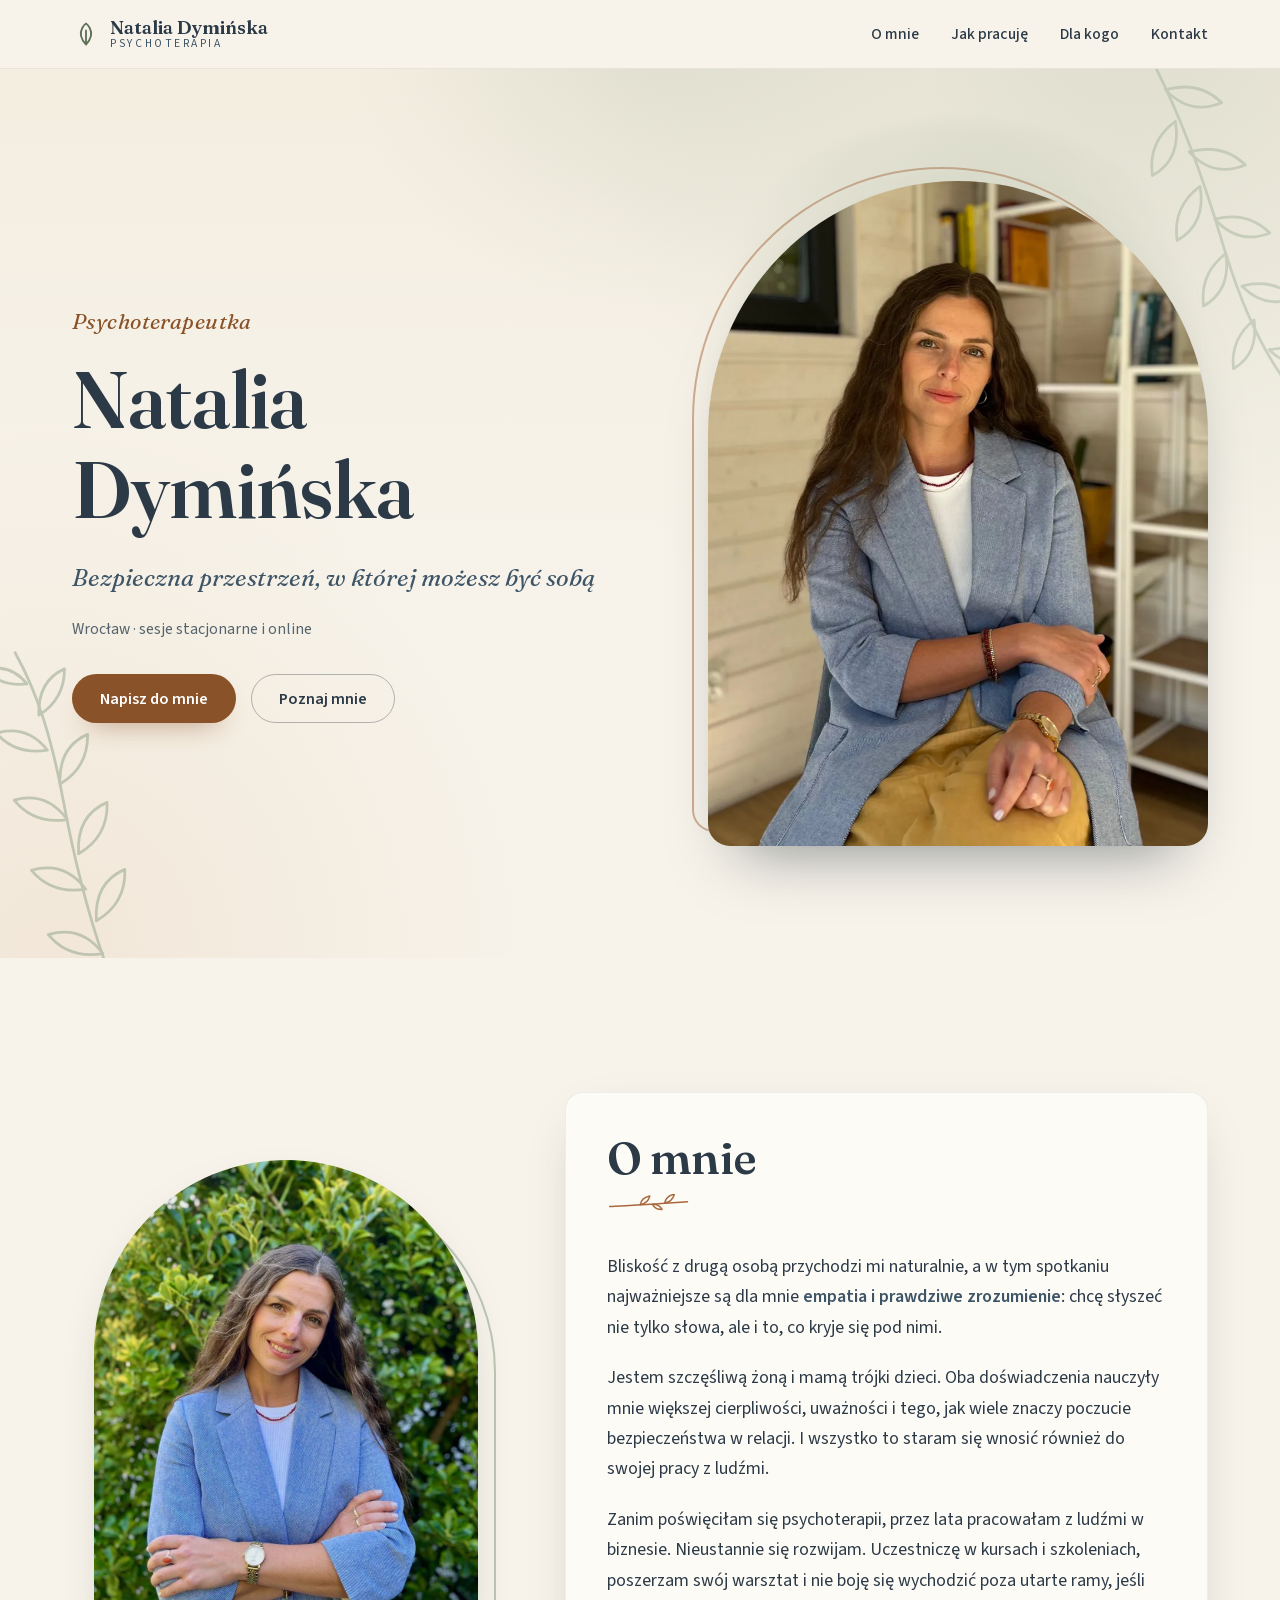
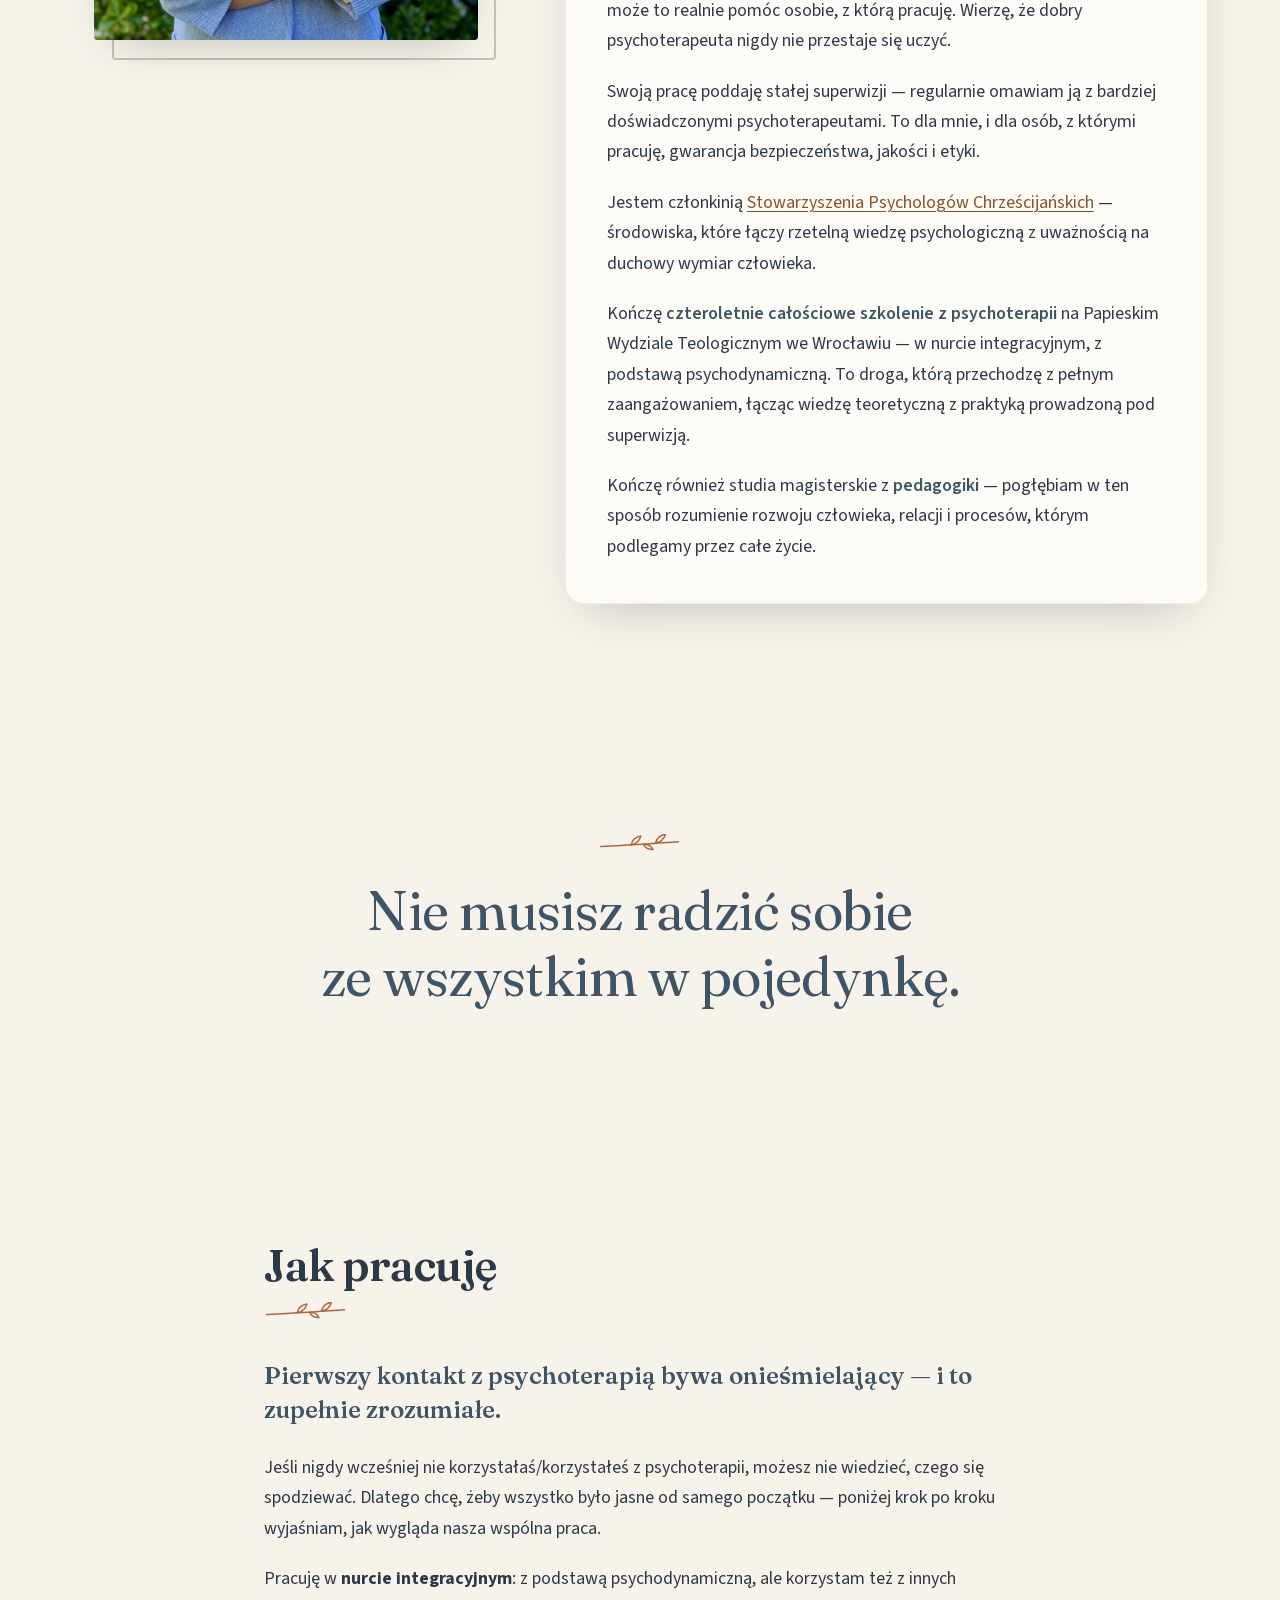
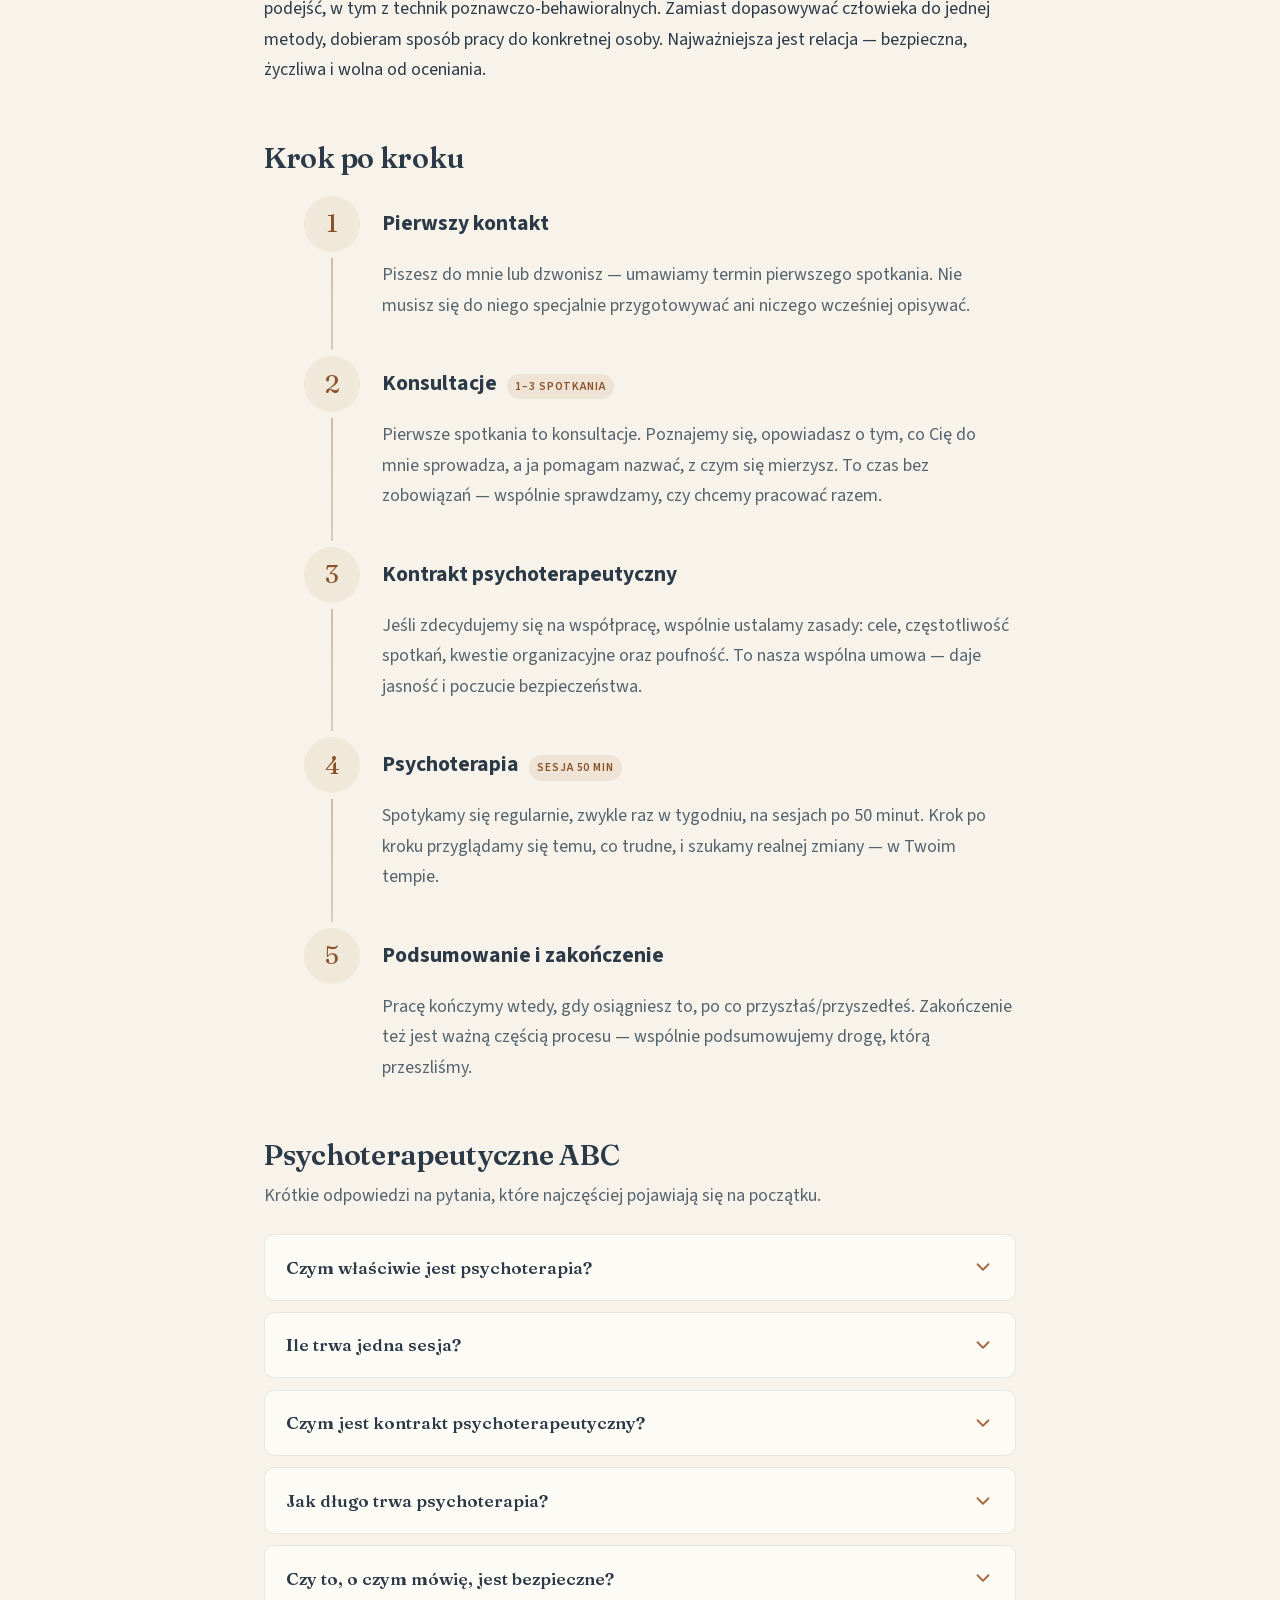
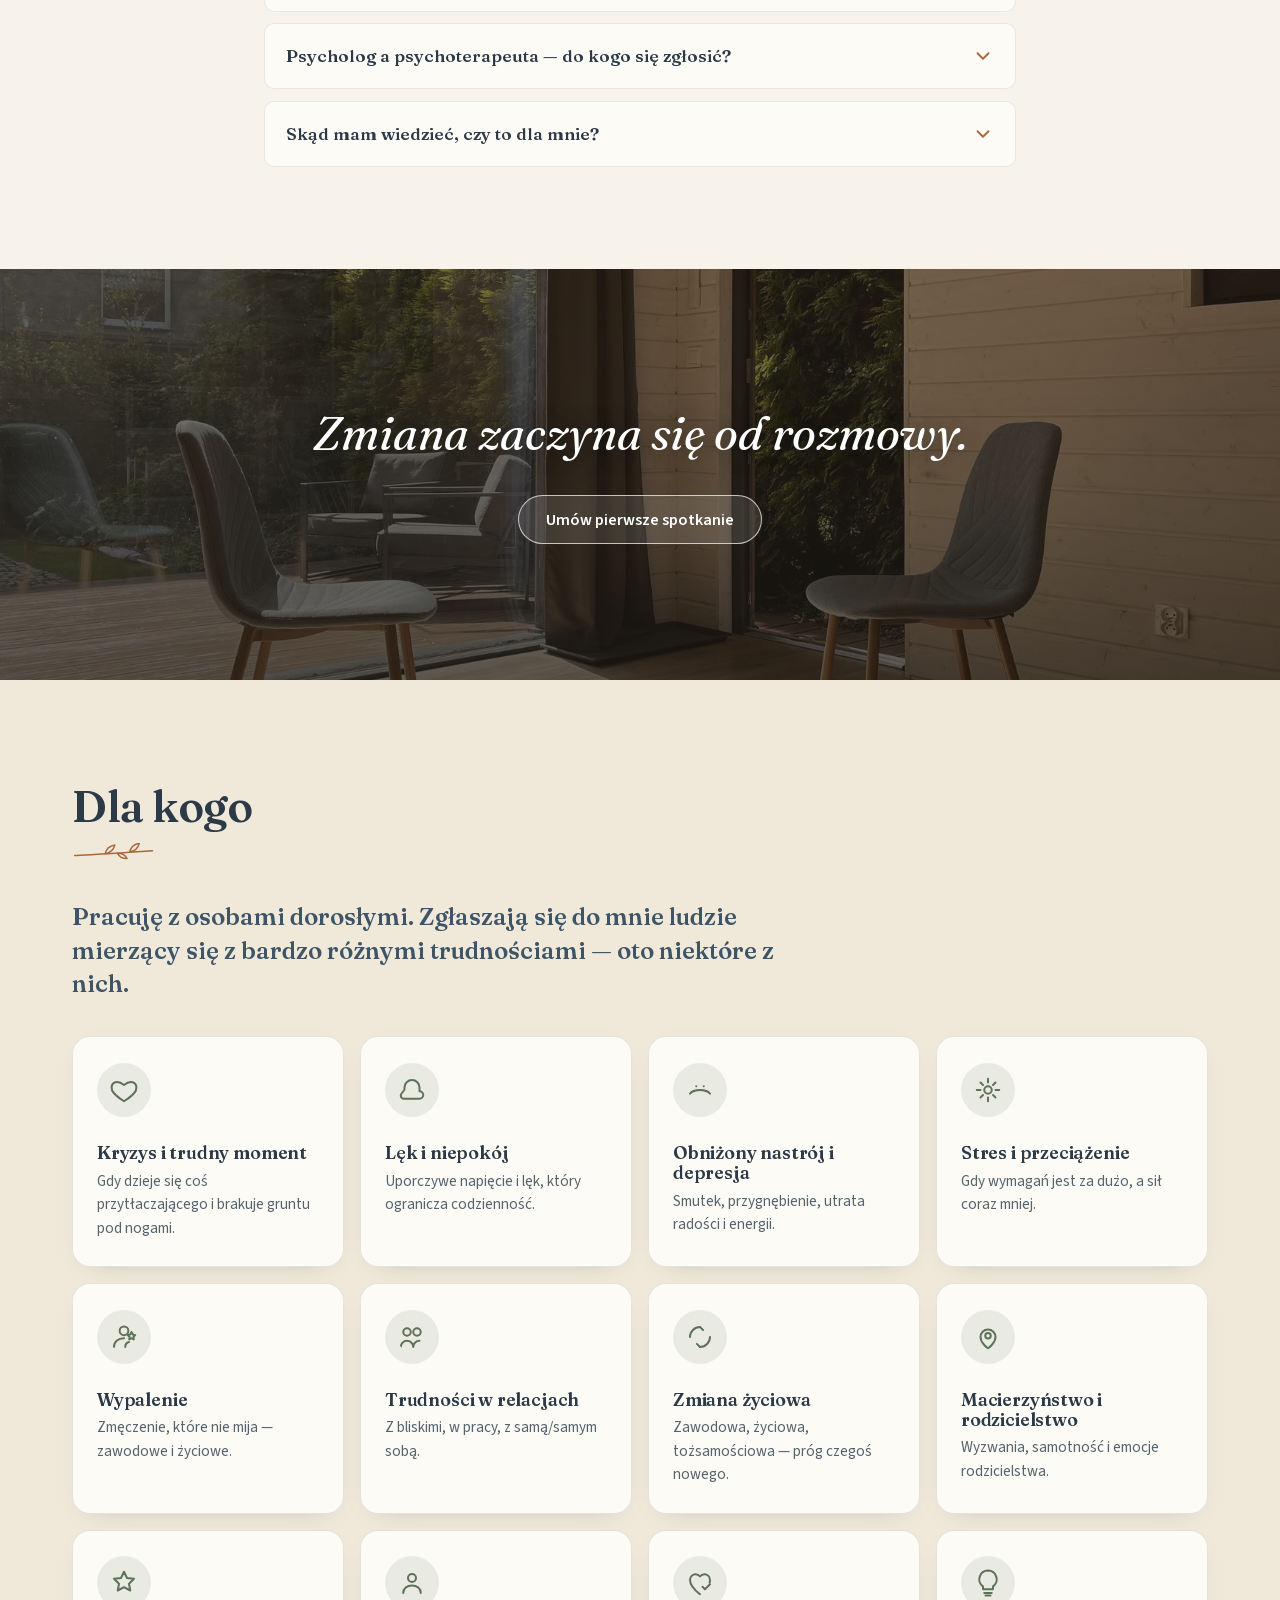
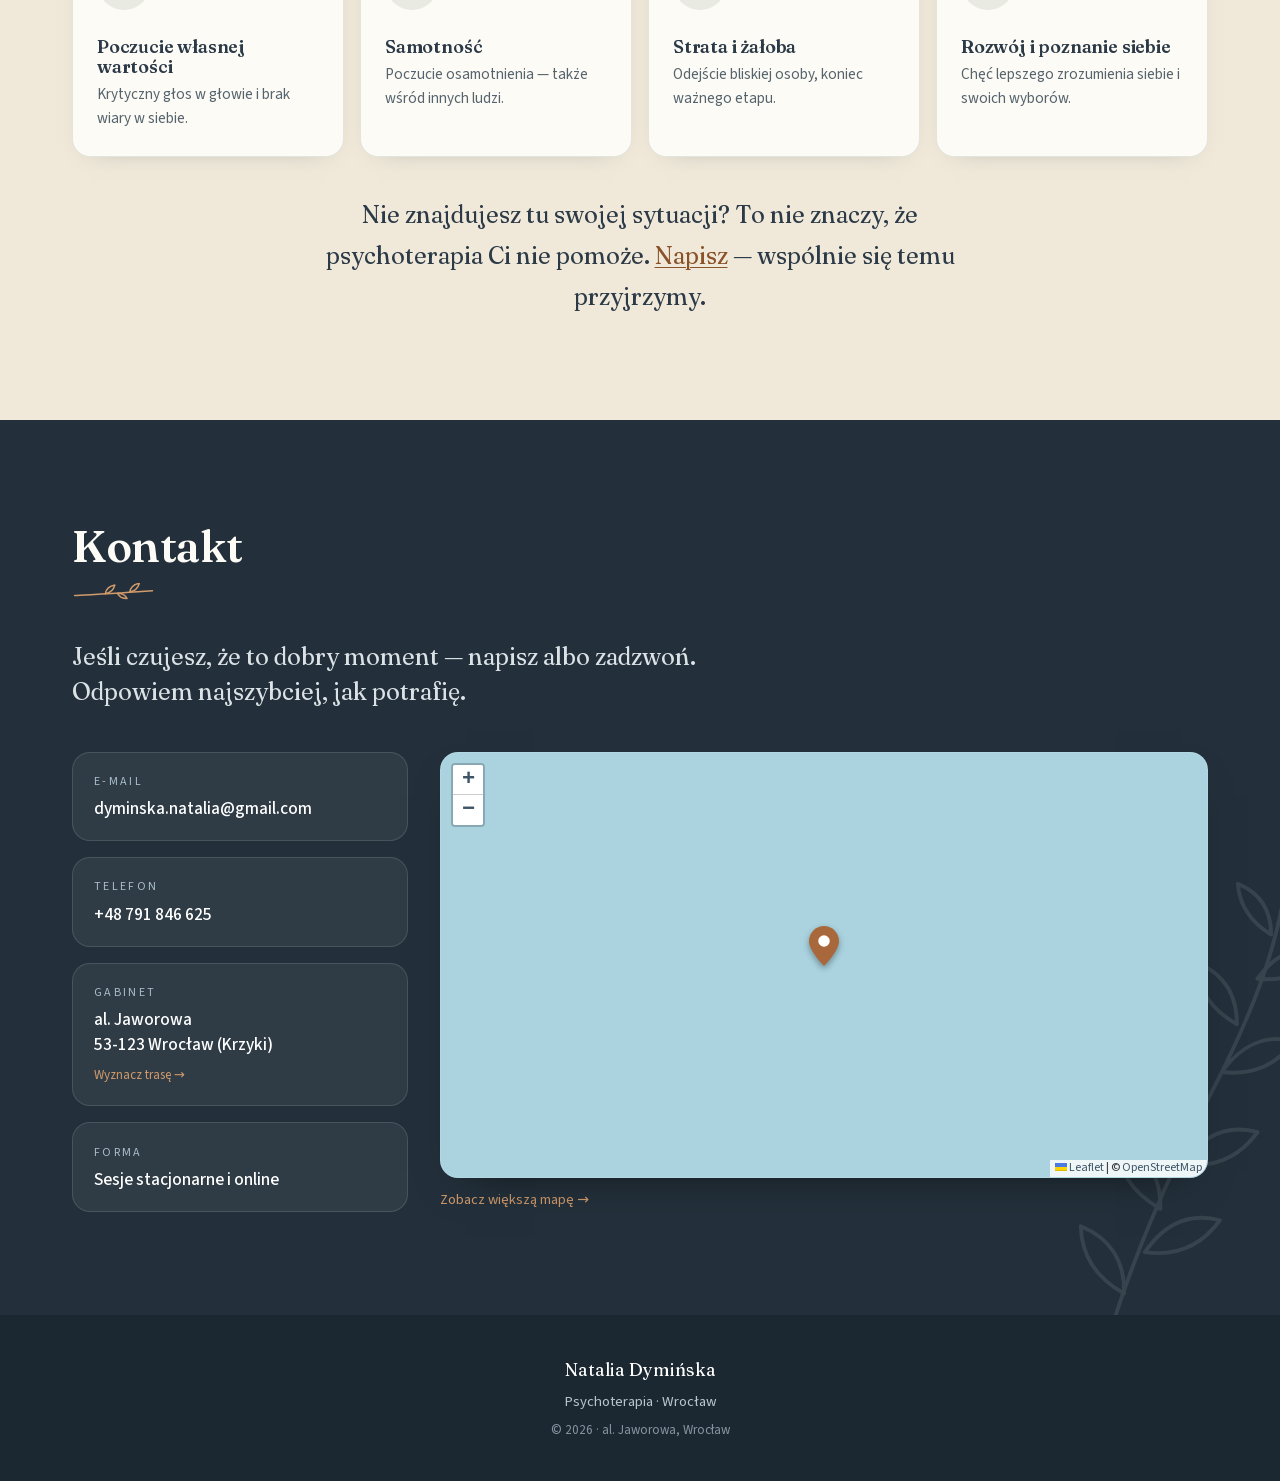
==== index.html @ 0523608e "Kontakt: nawigacja do gabinetu przez Google Maps - kafelek "Gabinet" jest teraz linkiem (ten sam hov" ====
<!DOCTYPE html>
<html lang="pl" class="no-js">
<head>
  <meta charset="UTF-8">
  <meta name="viewport" content="width=device-width, initial-scale=1.0">
  <script>document.documentElement.className = document.documentElement.className.replace(/\bno-js\b/, "js");</script>

  <title>Natalia Dymińska — psychoterapeuta Wrocław</title>
  <meta name="description" content="Psychoterapeuta we Wrocławiu — Natalia Dymińska. Psychoterapia dla dorosłych: depresja, lęk, kryzys, trudności w relacjach. Pomoc psychologiczna, stacjonarnie i online.">
  <link rel="canonical" href="https://nataliadyminska.pl/">
  <meta name="theme-color" content="#2c3a47">

  <!-- Open Graph / social -->
  <meta property="og:type" content="website">
  <meta property="og:locale" content="pl_PL">
  <meta property="og:url" content="https://nataliadyminska.pl/">
  <meta property="og:title" content="Natalia Dymińska — psychoterapeuta Wrocław">
  <meta property="og:description" content="Psychoterapia dla osób dorosłych we Wrocławiu — bezpieczna, życzliwa przestrzeń dla Ciebie. Stacjonarnie i online.">
  <meta property="og:image" content="https://nataliadyminska.pl/assets/icons/og-image.jpg">
  <meta name="twitter:card" content="summary_large_image">

  <!-- Icons / manifest -->
  <link rel="icon" href="/assets/icons/favicon.svg" type="image/svg+xml">
  <link rel="apple-touch-icon" href="/assets/icons/icon-180.png">
  <link rel="manifest" href="/site.webmanifest">

  <!-- Fonty (self-hosted) -->
  <link rel="preload" href="/assets/fonts/fraunces-600.woff2" as="font" type="font/woff2" crossorigin>
  <link rel="preload" href="/assets/fonts/source-sans-3-400.woff2" as="font" type="font/woff2" crossorigin>
  <link rel="stylesheet" href="assets/vendor/leaflet/leaflet.css">
  <link rel="stylesheet" href="styles/fonts.css">
  <link rel="stylesheet" href="styles/main.css">

  <!-- Dane strukturalne -->
  <script type="application/ld+json">
  {
    "@context": "https://schema.org",
    "@graph": [
      {
        "@type": "ProfessionalService",
        "@id": "https://nataliadyminska.pl/#gabinet",
        "name": "Natalia Dymińska — psychoterapia",
        "description": "Psychoterapia dla osób dorosłych we Wrocławiu (Krzyki) — stacjonarnie i online. Pomoc psychologiczna w depresji, lęku, kryzysie, wypaleniu i trudnościach w relacjach.",
        "url": "https://nataliadyminska.pl/",
        "telephone": "+48791846625",
        "email": "dyminska.natalia@gmail.com",
        "image": "https://nataliadyminska.pl/assets/icons/og-image.jpg",
        "areaServed": [
          { "@type": "City", "name": "Wrocław" },
          { "@type": "AdministrativeArea", "name": "Wrocław Krzyki" }
        ],
        "address": {
          "@type": "PostalAddress",
          "streetAddress": "al. Jaworowa",
          "postalCode": "53-123",
          "addressLocality": "Wrocław",
          "addressCountry": "PL"
        },
        "availableLanguage": ["pl", "en", "de"],
        "knowsAbout": [
          "psychoterapia", "psychoterapia integracyjna", "psychoterapia psychodynamiczna", "terapia",
          "depresja", "lęk", "obniżony nastrój", "kryzys", "wypalenie", "stres",
          "trudności w relacjach", "zmiana życiowa", "macierzyństwo", "poczucie własnej wartości", "pomoc psychologiczna"
        ],
        "provider": { "@id": "https://nataliadyminska.pl/#natalia" }
      },
      {
        "@type": "Person",
        "@id": "https://nataliadyminska.pl/#natalia",
        "name": "Natalia Dymińska",
        "jobTitle": "Psychoterapeutka",
        "url": "https://nataliadyminska.pl/",
        "email": "mailto:dyminska.natalia@gmail.com",
        "telephone": "+48791846625",
        "knowsLanguage": ["pl", "en", "de"],
        "memberOf": {
          "@type": "Organization",
          "name": "Stowarzyszenie Psychologów Chrześcijańskich — Oddział Wrocław",
          "url": "https://wroclaw.spch.pl/"
        },
        "worksFor": { "@id": "https://nataliadyminska.pl/#gabinet" }
      },
      {
        "@type": "FAQPage",
        "@id": "https://nataliadyminska.pl/#faq",
        "mainEntity": [
          {
            "@type": "Question",
            "name": "Czym właściwie jest psychoterapia?",
            "acceptedAnswer": { "@type": "Answer", "text": "To regularne spotkania i rozmowa w bezpiecznej, poufnej relacji. Nie chodzi o gotowe rady, ale o wspólne zrozumienie tego, co się w Tobie dzieje — tak, by móc realnie coś zmienić. Psychoterapia pomaga m.in. w kryzysach, trudnościach emocjonalnych oraz w relacjach." }
          },
          {
            "@type": "Question",
            "name": "Ile trwa jedna sesja?",
            "acceptedAnswer": { "@type": "Answer", "text": "Pojedyncza sesja trwa 50 minut. Zwykle spotykamy się raz w tygodniu, o stałej porze — regularność jest ważną częścią pracy." }
          },
          {
            "@type": "Question",
            "name": "Czym jest kontrakt psychoterapeutyczny?",
            "acceptedAnswer": { "@type": "Answer", "text": "To wspólne ustalenia, które przyjmujemy na początku współpracy: nad czym pracujemy, jak często się spotykamy, jak wyglądają kwestie organizacyjne (np. odwoływanie sesji) i że wszystko, o czym rozmawiamy, jest objęte tajemnicą. Kontrakt to nie formalność — to fundament poczucia bezpieczeństwa." }
          },
          {
            "@type": "Question",
            "name": "Jak długo trwa psychoterapia?",
            "acceptedAnswer": { "@type": "Answer", "text": "To zależy od Ciebie i tego, z czym przychodzisz. Czasem wystarczy kilka lub kilkanaście spotkań, czasem praca trwa dłużej. O tym, jak długo potrwa, decydujemy wspólnie — nie jesteś do niczego zobowiązana/zobowiązany z góry." }
          },
          {
            "@type": "Question",
            "name": "Czy to, o czym mówię, jest bezpieczne?",
            "acceptedAnswer": { "@type": "Answer", "text": "Tak. Obowiązuje mnie tajemnica zawodowa — wszystko, o czym rozmawiamy, zostaje między nami. Twoje dane i to, czym się dzielisz, są chronione zgodnie z RODO. Zaufanie i bezpieczeństwo to podstawa naszej pracy." }
          },
          {
            "@type": "Question",
            "name": "Psycholog a psychoterapeuta — do kogo się zgłosić?",
            "acceptedAnswer": { "@type": "Answer", "text": "To częste pytanie. Psycholog to osoba po studiach z psychologii; psychoterapeuta to specjalista przeszkolony w prowadzeniu psychoterapii — nie każdy psycholog nim jest, i nie każdy psychoterapeuta jest psychologiem. Jeśli szukasz regularnej pracy nad sobą — rozmów, które realnie coś zmieniają — to właśnie psychoterapia. Jeśli nie masz pewności, do kogo się zwrócić, napisz — pomogę Ci się zorientować." }
          },
          {
            "@type": "Question",
            "name": "Skąd mam wiedzieć, czy to dla mnie?",
            "acceptedAnswer": { "@type": "Answer", "text": "Nie musisz tego wiedzieć z góry — właśnie po to są konsultacje. Jeśli coś Cię niepokoi, przytłacza, albo po prostu czujesz, że chcesz lepiej zrozumieć siebie — to wystarczający powód, żeby spróbować. Napisz, a wspólnie się temu przyjrzymy." }
          }
        ]
      }
    ]
  }
  </script>
</head>
<body>
  <span id="top" aria-hidden="true"></span>
  <a class="skip-link" href="#tresc">Przejdź do treści</a>

  <!-- Dekoracyjna gałązka (line-art) — używana przez <use> w kilku miejscach -->
  <svg width="0" height="0" style="position:absolute" aria-hidden="true" focusable="false">
    <defs>
      <symbol id="deco-branch" viewBox="0 0 120 260" fill="none" stroke="currentColor" stroke-width="2" stroke-linecap="round" stroke-linejoin="round">
        <path d="M60 254C56 210 58 160 62 118 66 76 66 40 58 6"/>
        <path d="M59 232c-16-2-28-10-34-24 16 0 28 8 34 24z"/>
        <path d="M61 208c16-4 26-14 30-30-16 2-26 12-30 30z"/>
        <path d="M60 184c-16-2-28-10-34-24 16 0 28 8 34 24z"/>
        <path d="M62 158c16-4 26-14 30-30-16 2-26 12-30 30z"/>
        <path d="M61 132c-16-2-27-10-33-24 16 0 27 8 33 24z"/>
        <path d="M63 106c15-4 25-14 29-29-15 2-25 12-29 29z"/>
        <path d="M61 80c-15-2-26-9-32-22 15 0 26 7 32 22z"/>
        <path d="M62 54c14-4 23-13 27-27-14 2-23 11-27 27z"/>
        <path d="M60 30c-12-2-21-8-26-18 12 0 21 6 26 18z"/>
      </symbol>
    </defs>
  </svg>

  <!-- ============ HEADER / NAV ============ -->
  <header class="site-header">
    <div class="container site-header__inner">
      <a class="brand" href="#top" aria-label="Natalia Dymińska — przejdź na górę">
        <svg class="brand__mark" viewBox="0 0 24 24" aria-hidden="true" fill="none" stroke="currentColor" stroke-width="1.6" stroke-linecap="round" stroke-linejoin="round">
          <path d="M12 21C7.8 16.6 6.4 11.4 8.8 6.9 10 4.6 11.2 3.5 12 3c.8.5 2 1.6 3.2 3.9 2.4 4.5 1 9.7-3.2 14.1z"/>
          <path d="M12 20.5V9"/>
        </svg>
        <span class="brand__text">
          <span class="brand__name">Natalia Dymińska</span>
          <span class="brand__role">psychoterapia</span>
        </span>
      </a>

      <button type="button" class="nav-toggle" aria-expanded="false" aria-controls="menu" aria-label="Otwórz menu">
        <span class="nav-toggle__bar"></span>
        <span class="nav-toggle__bar"></span>
        <span class="nav-toggle__bar"></span>
      </button>

      <nav class="nav" aria-label="Główne">
        <ul class="nav__list" id="menu">
          <li><a href="#o-mnie">O mnie</a></li>
          <li><a href="#jak-pracuje">Jak pracuję</a></li>
          <li><a href="#dla-kogo">Dla kogo</a></li>
          <li><a href="#kontakt">Kontakt</a></li>
        </ul>
      </nav>
    </div>
  </header>

  <main id="tresc">

    <!-- ============ HERO ============ -->
    <section class="hero" aria-labelledby="hero-title">
      <div class="container hero__inner">
        <div class="hero__content">
          <p class="hero__eyebrow">Psychoterapeutka</p>
          <h1 class="hero__title" id="hero-title">Natalia Dymińska</h1>
          <p class="hero__tagline" data-copy="hero-tagline">Bezpieczna przestrzeń, w której możesz być sobą</p>
          <p class="hero__meta">Wrocław · sesje stacjonarne i online</p>
          <div class="hero__actions">
            <a class="button button--primary" href="#kontakt">Napisz do mnie</a>
            <a class="button button--ghost" href="#o-mnie">Poznaj mnie</a>
          </div>
        </div>
        <div class="hero__portrait">
          <picture>
            <source srcset="assets/img/natalia-hero.webp" type="image/webp">
            <img src="assets/img/natalia-hero.jpg" width="899" height="1195"
                 alt="Natalia Dymińska — psychoterapeuta, Wrocław" fetchpriority="high" decoding="async">
          </picture>
        </div>
      </div>
      <svg class="hero__branch hero__branch--left" aria-hidden="true"><use href="#deco-branch"/></svg>
      <svg class="hero__branch hero__branch--right" aria-hidden="true"><use href="#deco-branch"/></svg>
      <div class="hero__glow" aria-hidden="true"></div>
    </section>

    <!-- ============ O MNIE ============ -->
    <section class="about" id="o-mnie" aria-labelledby="about-title" data-reveal>
      <div class="container about__inner">
        <div class="about__media">
          <div class="about__frame">
            <picture>
              <source srcset="assets/img/o-mnie.webp" type="image/webp">
              <img src="assets/img/o-mnie.jpg" width="1000" height="1250"
                   alt="Natalia Dymińska — psychoterapeutka z Wrocławia, portret w ogrodzie"
                   loading="lazy" decoding="async">
            </picture>
          </div>
        </div>
        <div class="about__body">
        <h2 class="section__title" id="about-title">O mnie</h2>
        <div class="about__text">
          <p>Bliskość z drugą osobą przychodzi mi naturalnie, a w tym spotkaniu najważniejsze są dla mnie <strong>empatia i prawdziwe zrozumienie</strong>: chcę słyszeć nie tylko słowa, ale i to, co kryje się pod nimi.</p>

          <p>Jestem szczęśliwą żoną i mamą trójki dzieci. Oba doświadczenia nauczyły mnie większej cierpliwości, uważności i tego, jak wiele znaczy poczucie bezpieczeństwa w relacji. I wszystko to staram się wnosić również do swojej pracy z ludźmi.</p>

          <p>Zanim poświęciłam się psychoterapii, przez lata pracowałam z ludźmi w biznesie. Nieustannie się rozwijam. Uczestniczę w kursach i szkoleniach, poszerzam swój warsztat i nie boję się wychodzić poza utarte ramy, jeśli może to realnie pomóc osobie, z którą pracuję. Wierzę, że dobry psychoterapeuta nigdy nie przestaje się uczyć.</p>

          <p>Swoją pracę poddaję stałej superwizji — regularnie omawiam ją z bardziej doświadczonymi psychoterapeutami. To dla mnie, i dla osób, z którymi pracuję, gwarancja bezpieczeństwa, jakości i etyki.</p>

          <p>Jestem członkinią <a href="https://wroclaw.spch.pl/" target="_blank" rel="noopener">Stowarzyszenia Psychologów Chrześcijańskich</a> — środowiska, które łączy rzetelną wiedzę psychologiczną z uważnością na duchowy wymiar człowieka.</p>

          <p>Kończę <strong>czteroletnie całościowe szkolenie z psychoterapii</strong> na Papieskim Wydziale Teologicznym we Wrocławiu — w nurcie integracyjnym, z podstawą psychodynamiczną. To droga, którą przechodzę z pełnym zaangażowaniem, łącząc wiedzę teoretyczną z praktyką prowadzoną pod superwizją.</p>

          <p>Kończę również studia magisterskie z <strong>pedagogiki</strong> — pogłębiam w ten sposób rozumienie rozwoju człowieka, relacji i procesów, którym podlegamy przez całe życie.</p>
        </div>
        </div>
      </div>
    </section>

    <!-- ============ MANIFEST ============ -->
    <section class="manifesto" aria-label="Motto" data-reveal>
      <div class="container manifesto__inner">
        <p class="manifesto__text">Nie musisz radzić sobie ze&nbsp;wszystkim w&nbsp;pojedynkę.</p>
      </div>
    </section>

    <!-- ============ JAK PRACUJĘ ============ -->
    <section class="approach" id="jak-pracuje" aria-labelledby="approach-title" data-reveal>
      <div class="container approach__inner">
        <h2 class="section__title" id="approach-title">Jak pracuję</h2>
        <p class="section__lead">Pierwszy kontakt z psychoterapią bywa onieśmielający — i to zupełnie zrozumiałe.</p>
        <div class="approach__intro">
          <p>Jeśli nigdy wcześniej nie korzystałaś/korzystałeś z psychoterapii, możesz nie wiedzieć, czego się spodziewać. Dlatego chcę, żeby wszystko było jasne od samego początku — poniżej krok po kroku wyjaśniam, jak wygląda nasza wspólna praca.</p>
          <p>Pracuję w <strong>nurcie integracyjnym</strong>: z podstawą psychodynamiczną, ale korzystam też z innych podejść, w tym z technik poznawczo-behawioralnych. Zamiast dopasowywać człowieka do jednej metody, dobieram sposób pracy do konkretnej osoby. Najważniejsza jest relacja — bezpieczna, życzliwa i wolna od oceniania.</p>
        </div>

        <!-- Timeline -->
        <h3 class="approach__subtitle">Krok po kroku</h3>
        <ol class="timeline">
          <li class="timeline__item">
            <div class="timeline__head">
              <span class="timeline__num">1</span>
              <h4 class="timeline__title">Pierwszy kontakt</h4>
            </div>
            <p>Piszesz do mnie lub dzwonisz — umawiamy termin pierwszego spotkania. Nie musisz się do niego specjalnie przygotowywać ani niczego wcześniej opisywać.</p>
          </li>
          <li class="timeline__item">
            <div class="timeline__head">
              <span class="timeline__num">2</span>
              <h4 class="timeline__title">Konsultacje <span class="timeline__meta">1–3 spotkania</span></h4>
            </div>
            <p>Pierwsze spotkania to konsultacje. Poznajemy się, opowiadasz o tym, co Cię do mnie sprowadza, a ja pomagam nazwać, z czym się mierzysz. To czas bez zobowiązań — wspólnie sprawdzamy, czy chcemy pracować razem.</p>
          </li>
          <li class="timeline__item">
            <div class="timeline__head">
              <span class="timeline__num">3</span>
              <h4 class="timeline__title">Kontrakt psychoterapeutyczny</h4>
            </div>
            <p>Jeśli zdecydujemy się na współpracę, wspólnie ustalamy zasady: cele, częstotliwość spotkań, kwestie organizacyjne oraz poufność. To nasza wspólna umowa — daje jasność i poczucie bezpieczeństwa.</p>
          </li>
          <li class="timeline__item">
            <div class="timeline__head">
              <span class="timeline__num">4</span>
              <h4 class="timeline__title">Psychoterapia <span class="timeline__meta">sesja 50 min</span></h4>
            </div>
            <p>Spotykamy się regularnie, zwykle raz w tygodniu, na sesjach po 50 minut. Krok po kroku przyglądamy się temu, co trudne, i szukamy realnej zmiany — w Twoim tempie.</p>
          </li>
          <li class="timeline__item">
            <div class="timeline__head">
              <span class="timeline__num">5</span>
              <h4 class="timeline__title">Podsumowanie i zakończenie</h4>
            </div>
            <p>Pracę kończymy wtedy, gdy osiągniesz to, po co przyszłaś/przyszedłeś. Zakończenie też jest ważną częścią procesu — wspólnie podsumowujemy drogę, którą przeszliśmy.</p>
          </li>
        </ol>

        <!-- Akordeon ABC -->
        <h3 class="approach__subtitle">Psychoterapeutyczne ABC</h3>
        <p class="approach__abc-lead">Krótkie odpowiedzi na pytania, które najczęściej pojawiają się na początku.</p>
        <div class="accordion">
          <details class="accordion__item">
            <summary class="accordion__summary">
              <span>Czym właściwie jest psychoterapia?</span>
              <svg class="accordion__icon" viewBox="0 0 24 24" aria-hidden="true"><path d="M6 9l6 6 6-6"/></svg>
            </summary>
            <div class="accordion__panel">
              <p>To regularne spotkania i rozmowa w bezpiecznej, poufnej relacji. Nie chodzi o gotowe rady, ale o wspólne zrozumienie tego, co się w Tobie dzieje — tak, by móc realnie coś zmienić. Psychoterapia pomaga m.in. w kryzysach, trudnościach emocjonalnych oraz w relacjach.</p>
            </div>
          </details>
          <details class="accordion__item">
            <summary class="accordion__summary">
              <span>Ile trwa jedna sesja?</span>
              <svg class="accordion__icon" viewBox="0 0 24 24" aria-hidden="true"><path d="M6 9l6 6 6-6"/></svg>
            </summary>
            <div class="accordion__panel">
              <p>Pojedyncza sesja trwa 50 minut. Zwykle spotykamy się raz w tygodniu, o stałej porze — regularność jest ważną częścią pracy.</p>
            </div>
          </details>
          <details class="accordion__item">
            <summary class="accordion__summary">
              <span>Czym jest kontrakt psychoterapeutyczny?</span>
              <svg class="accordion__icon" viewBox="0 0 24 24" aria-hidden="true"><path d="M6 9l6 6 6-6"/></svg>
            </summary>
            <div class="accordion__panel">
              <p>To wspólne ustalenia, które przyjmujemy na początku współpracy: nad czym pracujemy, jak często się spotykamy, jak wyglądają kwestie organizacyjne (np. odwoływanie sesji) i że wszystko, o czym rozmawiamy, jest objęte tajemnicą. Kontrakt to nie formalność — to fundament poczucia bezpieczeństwa.</p>
            </div>
          </details>
          <details class="accordion__item">
            <summary class="accordion__summary">
              <span>Jak długo trwa psychoterapia?</span>
              <svg class="accordion__icon" viewBox="0 0 24 24" aria-hidden="true"><path d="M6 9l6 6 6-6"/></svg>
            </summary>
            <div class="accordion__panel">
              <p>To zależy od Ciebie i tego, z czym przychodzisz. Czasem wystarczy kilka lub kilkanaście spotkań, czasem praca trwa dłużej. O tym, jak długo potrwa, decydujemy wspólnie — nie jesteś do niczego zobowiązana/zobowiązany z góry.</p>
            </div>
          </details>
          <details class="accordion__item">
            <summary class="accordion__summary">
              <span>Czy to, o czym mówię, jest bezpieczne?</span>
              <svg class="accordion__icon" viewBox="0 0 24 24" aria-hidden="true"><path d="M6 9l6 6 6-6"/></svg>
            </summary>
            <div class="accordion__panel">
              <p>Tak. Obowiązuje mnie tajemnica zawodowa — wszystko, o czym rozmawiamy, zostaje między nami. Twoje dane i to, czym się dzielisz, są chronione zgodnie z RODO. Zaufanie i bezpieczeństwo to podstawa naszej pracy.</p>
            </div>
          </details>
          <details class="accordion__item">
            <summary class="accordion__summary">
              <span>Psycholog a psychoterapeuta — do kogo się zgłosić?</span>
              <svg class="accordion__icon" viewBox="0 0 24 24" aria-hidden="true"><path d="M6 9l6 6 6-6"/></svg>
            </summary>
            <div class="accordion__panel">
              <p>To częste pytanie. Psycholog to osoba po studiach z psychologii; psychoterapeuta to specjalista przeszkolony w prowadzeniu psychoterapii — nie każdy psycholog nim jest, i nie każdy psychoterapeuta jest psychologiem. Jeśli szukasz regularnej pracy nad sobą — rozmów, które realnie coś zmieniają — to właśnie psychoterapia. Jeśli nie masz pewności, do kogo się zwrócić, napisz — pomogę Ci się zorientować.</p>
            </div>
          </details>
          <details class="accordion__item">
            <summary class="accordion__summary">
              <span>Skąd mam wiedzieć, czy to dla mnie?</span>
              <svg class="accordion__icon" viewBox="0 0 24 24" aria-hidden="true"><path d="M6 9l6 6 6-6"/></svg>
            </summary>
            <div class="accordion__panel">
              <p>Nie musisz tego wiedzieć z góry — właśnie po to są konsultacje. Jeśli coś Cię niepokoi, przytłacza, albo po prostu czujesz, że chcesz lepiej zrozumieć siebie — to wystarczający powód, żeby spróbować. Napisz, a wspólnie się temu przyjrzymy.</p>
            </div>
          </details>
        </div>
      </div>
    </section>

    <!-- ============ CYTAT / ODDECH ============ -->
    <section class="quote" aria-labelledby="quote-text">
      <div class="quote__bg" aria-hidden="true"></div>
      <div class="quote__overlay" aria-hidden="true"></div>
      <div class="container quote__inner">
        <p class="quote__text" id="quote-text">Zmiana zaczyna się od&nbsp;rozmowy.</p>
        <a class="button button--light" href="#kontakt">Umów pierwsze spotkanie</a>
      </div>
    </section>

    <!-- ============ DLA KOGO ============ -->
    <section class="for-whom" id="dla-kogo" aria-labelledby="forwhom-title" data-reveal>
      <div class="container for-whom__inner">
        <h2 class="section__title" id="forwhom-title">Dla kogo</h2>
        <p class="section__lead">Pracuję z osobami dorosłymi. Zgłaszają się do mnie ludzie mierzący się z bardzo różnymi trudnościami — oto niektóre z nich.</p>
        <ul class="tiles">
          <li class="tile">
            <svg class="tile__icon" viewBox="0 0 24 24" aria-hidden="true"><path d="M12 21s-7-4.35-9.5-8.5C1 9 3 5.5 6.5 5.5 9 5.5 12 8 12 8s3-2.5 5.5-2.5C21 5.5 23 9 21.5 12.5 19 16.65 12 21 12 21z"/></svg>
            <h3 class="tile__title">Kryzys i trudny moment</h3>
            <p class="tile__text">Gdy dzieje się coś przytłaczającego i brakuje gruntu pod nogami.</p>
          </li>
          <li class="tile">
            <svg class="tile__icon" viewBox="0 0 24 24" aria-hidden="true"><path d="M18 10a6 6 0 0 0-12 0c0 1 .2 1.7-.5 2.5C4 14 3 15 3 16.5A2.5 2.5 0 0 0 5.5 19H18a3 3 0 0 0 0-6z"/></svg>
            <h3 class="tile__title">Lęk i niepokój</h3>
            <p class="tile__text">Uporczywe napięcie i lęk, który ogranicza codzienność.</p>
          </li>
          <li class="tile">
            <svg class="tile__icon" viewBox="0 0 24 24" aria-hidden="true"><path d="M4 15s2-3 8-3 8 3 8 3"/><path d="M9 9h.01M15 9h.01"/></svg>
            <h3 class="tile__title">Obniżony nastrój i depresja</h3>
            <p class="tile__text">Smutek, przygnębienie, utrata radości i energii.</p>
          </li>
          <li class="tile">
            <svg class="tile__icon" viewBox="0 0 24 24" aria-hidden="true"><path d="M12 3v3M12 18v3M3 12h3M18 12h3M6 6l2 2M16 16l2 2M18 6l-2 2M8 16l-2 2"/><circle cx="12" cy="12" r="3"/></svg>
            <h3 class="tile__title">Stres i przeciążenie</h3>
            <p class="tile__text">Gdy wymagań jest za dużo, a sił coraz mniej.</p>
          </li>
          <li class="tile">
            <svg class="tile__icon" viewBox="0 0 24 24" aria-hidden="true"><path d="M4 20c0-4 3-7 8-7M13 20c0-2 1-3.5 3-4"/><circle cx="12" cy="7" r="3.5"/><path d="M18 8l1 2 2 .5-1.5 1.5.3 2-1.8-1-1.8 1 .3-2L15 10.5l2-.5z"/></svg>
            <h3 class="tile__title">Wypalenie</h3>
            <p class="tile__text">Zmęczenie, które nie mija — zawodowe i życiowe.</p>
          </li>
          <li class="tile">
            <svg class="tile__icon" viewBox="0 0 24 24" aria-hidden="true"><circle cx="8" cy="8" r="3"/><circle cx="16" cy="8" r="3"/><path d="M3 20c0-3 2.5-5 5-5s5 2 5 5M13 20c0-3 2.5-5 5-5"/></svg>
            <h3 class="tile__title">Trudności w relacjach</h3>
            <p class="tile__text">Z bliskimi, w pracy, z samą/samym sobą.</p>
          </li>
          <li class="tile">
            <svg class="tile__icon" viewBox="0 0 24 24" aria-hidden="true"><path d="M4 12a8 8 0 0 1 8-8m8 8a8 8 0 0 1-8 8"/><path d="M12 4l2.5 2.5M12 20l-2.5-2.5"/></svg>
            <h3 class="tile__title">Zmiana życiowa</h3>
            <p class="tile__text">Zawodowa, życiowa, tożsamościowa — próg czegoś nowego.</p>
          </li>
          <li class="tile">
            <svg class="tile__icon" viewBox="0 0 24 24" aria-hidden="true"><path d="M12 21s-6-4-6-9a6 6 0 0 1 12 0c0 5-6 9-6 9z"/><circle cx="12" cy="11" r="2.2"/></svg>
            <h3 class="tile__title">Macierzyństwo i rodzicielstwo</h3>
            <p class="tile__text">Wyzwania, samotność i emocje rodzicielstwa.</p>
          </li>
          <li class="tile">
            <svg class="tile__icon" viewBox="0 0 24 24" aria-hidden="true"><path d="M12 3l2.4 5 5.6.6-4 4 1 5.4-5-2.7-5 2.7 1-5.4-4-4 5.6-.6z"/></svg>
            <h3 class="tile__title">Poczucie własnej wartości</h3>
            <p class="tile__text">Krytyczny głos w głowie i brak wiary w siebie.</p>
          </li>
          <li class="tile">
            <svg class="tile__icon" viewBox="0 0 24 24" aria-hidden="true"><circle cx="12" cy="8" r="3.2"/><path d="M5 20c0-3.5 3-6 7-6s7 2.5 7 6"/></svg>
            <h3 class="tile__title">Samotność</h3>
            <p class="tile__text">Poczucie osamotnienia — także wśród innych ludzi.</p>
          </li>
          <li class="tile">
            <svg class="tile__icon" viewBox="0 0 24 24" aria-hidden="true"><path d="M12 21C7 17 4 13.5 4 9.5 4 7 6 5 8.5 5c1.4 0 2.7.7 3.5 1.8C12.8 5.7 14.1 5 15.5 5 18 5 20 7 20 9.5c0 .8-.1 1.5-.4 2.2"/><path d="M14 15l2 2 4-4"/></svg>
            <h3 class="tile__title">Strata i żałoba</h3>
            <p class="tile__text">Odejście bliskiej osoby, koniec ważnego etapu.</p>
          </li>
          <li class="tile">
            <svg class="tile__icon" viewBox="0 0 24 24" aria-hidden="true"><path d="M12 2a7 7 0 0 0-4 12.7V17h8v-2.3A7 7 0 0 0 12 2z"/><path d="M9 20h6M10 22h4"/></svg>
            <h3 class="tile__title">Rozwój i poznanie siebie</h3>
            <p class="tile__text">Chęć lepszego zrozumienia siebie i swoich wyborów.</p>
          </li>
        </ul>
        <p class="for-whom__note">Nie znajdujesz tu swojej sytuacji? To nie znaczy, że psychoterapia Ci nie pomoże. <a href="#kontakt">Napisz</a> — wspólnie się temu przyjrzymy.</p>
      </div>
    </section>

    <!-- ============ KONTAKT ============ -->
    <section class="contact" id="kontakt" aria-labelledby="contact-title" data-reveal>
      <svg class="contact__branch" aria-hidden="true"><use href="#deco-branch"/></svg>
      <div class="container contact__inner">
        <h2 class="section__title section__title--light" id="contact-title">Kontakt</h2>
        <p class="contact__lead">Jeśli czujesz, że to dobry moment — napisz albo zadzwoń. Odpowiem najszybciej, jak potrafię.</p>
        <div class="contact__layout">
          <div class="contact__methods">
            <a class="contact__item" href="mailto:dyminska.natalia@gmail.com">
              <span class="contact__label">E-mail</span>
              <span class="contact__value">dyminska.natalia@gmail.com</span>
            </a>
            <a class="contact__item" href="tel:+48791846625">
              <span class="contact__label">Telefon</span>
              <span class="contact__value">+48&nbsp;791&nbsp;846&nbsp;625</span>
            </a>
            <a class="contact__item" href="https://www.google.com/maps/dir/?api=1&amp;destination=51.0831728%2C17.0144367"
               target="_blank" rel="noopener">
              <span class="contact__label">Gabinet</span>
              <span class="contact__value">al. Jaworowa<br>53-123 Wrocław (Krzyki)</span>
              <span class="contact__hint">Wyznacz trasę &rarr;</span>
            </a>
            <div class="contact__item contact__item--static">
              <span class="contact__label">Forma</span>
              <span class="contact__value">Sesje stacjonarne i online</span>
            </div>
          </div>
          <div class="map">
            <div class="map__canvas" id="map" data-lat="51.0831728" data-lon="17.0144367" data-zoom="15"
                 role="application" aria-label="Interaktywna mapa — al. Jaworowa, Wrocław">
              <noscript>
                <a href="https://www.google.com/maps/search/?api=1&amp;query=51.0831728%2C17.0144367" target="_blank" rel="noopener">
                  <img src="assets/img/map.jpg" width="1024" height="640" alt="Mapa okolicy — al. Jaworowa, Wrocław">
                </a>
              </noscript>
            </div>
            <a class="map__link" href="https://www.google.com/maps/search/?api=1&amp;query=51.0831728%2C17.0144367" target="_blank" rel="noopener">Zobacz większą mapę →</a>
          </div>
        </div>
      </div>
    </section>
  </main>

  <!-- ============ FOOTER ============ -->
  <footer class="site-footer">
    <div class="container site-footer__inner">
      <p class="site-footer__name">Natalia Dymińska</p>
      <p class="site-footer__note">Psychoterapia · Wrocław</p>
      <p class="site-footer__copy">© <span data-year>2026</span> · al. Jaworowa, Wrocław</p>
    </div>
  </footer>

  <script src="assets/vendor/leaflet/leaflet.js" defer></script>
  <script src="scripts/main.js" defer></script>
</body>
</html>
---- assets/vendor/leaflet/leaflet.css ----
/* required styles */

.leaflet-pane,
.leaflet-tile,
.leaflet-marker-icon,
.leaflet-marker-shadow,
.leaflet-tile-container,
.leaflet-pane > svg,
.leaflet-pane > canvas,
.leaflet-zoom-box,
.leaflet-image-layer,
.leaflet-layer {
	position: absolute;
	left: 0;
	top: 0;
	}
.leaflet-container {
	overflow: hidden;
	}
.leaflet-tile,
.leaflet-marker-icon,
.leaflet-marker-shadow {
	-webkit-user-select: none;
	   -moz-user-select: none;
	        user-select: none;
	  -webkit-user-drag: none;
	}
/* Prevents IE11 from highlighting tiles in blue */
.leaflet-tile::selection {
	background: transparent;
}
/* Safari renders non-retina tile on retina better with this, but Chrome is worse */
.leaflet-safari .leaflet-tile {
	image-rendering: -webkit-optimize-contrast;
	}
/* hack that prevents hw layers "stretching" when loading new tiles */
.leaflet-safari .leaflet-tile-container {
	width: 1600px;
	height: 1600px;
	-webkit-transform-origin: 0 0;
	}
.leaflet-marker-icon,
.leaflet-marker-shadow {
	display: block;
	}
/* .leaflet-container svg: reset svg max-width decleration shipped in Joomla! (joomla.org) 3.x */
/* .leaflet-container img: map is broken in FF if you have max-width: 100% on tiles */
.leaflet-container .leaflet-overlay-pane svg {
	max-width: none !important;
	max-height: none !important;
	}
.leaflet-container .leaflet-marker-pane img,
.leaflet-container .leaflet-shadow-pane img,
.leaflet-container .leaflet-tile-pane img,
.leaflet-container img.leaflet-image-layer,
.leaflet-container .leaflet-tile {
	max-width: none !important;
	max-height: none !important;
	width: auto;
	padding: 0;
	}

.leaflet-container img.leaflet-tile {
	/* See: https://bugs.chromium.org/p/chromium/issues/detail?id=600120 */
	mix-blend-mode: plus-lighter;
}

.leaflet-container.leaflet-touch-zoom {
	-ms-touch-action: pan-x pan-y;
	touch-action: pan-x pan-y;
	}
.leaflet-container.leaflet-touch-drag {
	-ms-touch-action: pinch-zoom;
	/* Fallback for FF which doesn't support pinch-zoom */
	touch-action: none;
	touch-action: pinch-zoom;
}
.leaflet-container.leaflet-touch-drag.leaflet-touch-zoom {
	-ms-touch-action: none;
	touch-action: none;
}
.leaflet-container {
	-webkit-tap-highlight-color: transparent;
}
.leaflet-container a {
	-webkit-tap-highlight-color: rgba(51, 181, 229, 0.4);
}
.leaflet-tile {
	filter: inherit;
	visibility: hidden;
	}
.leaflet-tile-loaded {
	visibility: inherit;
	}
.leaflet-zoom-box {
	width: 0;
	height: 0;
	-moz-box-sizing: border-box;
	     box-sizing: border-box;
	z-index: 800;
	}
/* workaround for https://bugzilla.mozilla.org/show_bug.cgi?id=888319 */
.leaflet-overlay-pane svg {
	-moz-user-select: none;
	}

.leaflet-pane         { z-index: 400; }

.leaflet-tile-pane    { z-index: 200; }
.leaflet-overlay-pane { z-index: 400; }
.leaflet-shadow-pane  { z-index: 500; }
.leaflet-marker-pane  { z-index: 600; }
.leaflet-tooltip-pane   { z-index: 650; }
.leaflet-popup-pane   { z-index: 700; }

.leaflet-map-pane canvas { z-index: 100; }
.leaflet-map-pane svg    { z-index: 200; }

.leaflet-vml-shape {
	width: 1px;
	height: 1px;
	}
.lvml {
	behavior: url(#default#VML);
	display: inline-block;
	position: absolute;
	}


/* control positioning */

.leaflet-control {
	position: relative;
	z-index: 800;
	pointer-events: visiblePainted; /* IE 9-10 doesn't have auto */
	pointer-events: auto;
	}
.leaflet-top,
.leaflet-bottom {
	position: absolute;
	z-index: 1000;
	pointer-events: none;
	}
.leaflet-top {
	top: 0;
	}
.leaflet-right {
	right: 0;
	}
.leaflet-bottom {
	bottom: 0;
	}
.leaflet-left {
	left: 0;
	}
.leaflet-control {
	float: left;
	clear: both;
	}
.leaflet-right .leaflet-control {
	float: right;
	}
.leaflet-top .leaflet-control {
	margin-top: 10px;
	}
.leaflet-bottom .leaflet-control {
	margin-bottom: 10px;
	}
.leaflet-left .leaflet-control {
	margin-left: 10px;
	}
.leaflet-right .leaflet-control {
	margin-right: 10px;
	}


/* zoom and fade animations */

.leaflet-fade-anim .leaflet-popup {
	opacity: 0;
	-webkit-transition: opacity 0.2s linear;
	   -moz-transition: opacity 0.2s linear;
	        transition: opacity 0.2s linear;
	}
.leaflet-fade-anim .leaflet-map-pane .leaflet-popup {
	opacity: 1;
	}
.leaflet-zoom-animated {
	-webkit-transform-origin: 0 0;
	    -ms-transform-origin: 0 0;
	        transform-origin: 0 0;
	}
svg.leaflet-zoom-animated {
	will-change: transform;
}

.leaflet-zoom-anim .leaflet-zoom-animated {
	-webkit-transition: -webkit-transform 0.25s cubic-bezier(0,0,0.25,1);
	   -moz-transition:    -moz-transform 0.25s cubic-bezier(0,0,0.25,1);
	        transition:         transform 0.25s cubic-bezier(0,0,0.25,1);
	}
.leaflet-zoom-anim .leaflet-tile,
.leaflet-pan-anim .leaflet-tile {
	-webkit-transition: none;
	   -moz-transition: none;
	        transition: none;
	}

.leaflet-zoom-anim .leaflet-zoom-hide {
	visibility: hidden;
	}


/* cursors */

.leaflet-interactive {
	cursor: pointer;
	}
.leaflet-grab {
	cursor: -webkit-grab;
	cursor:    -moz-grab;
	cursor:         grab;
	}
.leaflet-crosshair,
.leaflet-crosshair .leaflet-interactive {
	cursor: crosshair;
	}
.leaflet-popup-pane,
.leaflet-control {
	cursor: auto;
	}
.leaflet-dragging .leaflet-grab,
.leaflet-dragging .leaflet-grab .leaflet-interactive,
.leaflet-dragging .leaflet-marker-draggable {
	cursor: move;
	cursor: -webkit-grabbing;
	cursor:    -moz-grabbing;
	cursor:         grabbing;
	}

/* marker & overlays interactivity */
.leaflet-marker-icon,
.leaflet-marker-shadow,
.leaflet-image-layer,
.leaflet-pane > svg path,
.leaflet-tile-container {
	pointer-events: none;
	}

.leaflet-marker-icon.leaflet-interactive,
.leaflet-image-layer.leaflet-interactive,
.leaflet-pane > svg path.leaflet-interactive,
svg.leaflet-image-layer.leaflet-interactive path {
	pointer-events: visiblePainted; /* IE 9-10 doesn't have auto */
	pointer-events: auto;
	}

/* visual tweaks */

.leaflet-container {
	background: #ddd;
	outline-offset: 1px;
	}
.leaflet-container a {
	color: #0078A8;
	}
.leaflet-zoom-box {
	border: 2px dotted #38f;
	background: rgba(255,255,255,0.5);
	}


/* general typography */
.leaflet-container {
	font-family: "Helvetica Neue", Arial, Helvetica, sans-serif;
	font-size: 12px;
	font-size: 0.75rem;
	line-height: 1.5;
	}


/* general toolbar styles */

.leaflet-bar {
	box-shadow: 0 1px 5px rgba(0,0,0,0.65);
	border-radius: 4px;
	}
.leaflet-bar a {
	background-color: #fff;
	border-bottom: 1px solid #ccc;
	width: 26px;
	height: 26px;
	line-height: 26px;
	display: block;
	text-align: center;
	text-decoration: none;
	color: black;
	}
.leaflet-bar a,
.leaflet-control-layers-toggle {
	background-position: 50% 50%;
	background-repeat: no-repeat;
	display: block;
	}
.leaflet-bar a:hover,
.leaflet-bar a:focus {
	background-color: #f4f4f4;
	}
.leaflet-bar a:first-child {
	border-top-left-radius: 4px;
	border-top-right-radius: 4px;
	}
.leaflet-bar a:last-child {
	border-bottom-left-radius: 4px;
	border-bottom-right-radius: 4px;
	border-bottom: none;
	}
.leaflet-bar a.leaflet-disabled {
	cursor: default;
	background-color: #f4f4f4;
	color: #bbb;
	}

.leaflet-touch .leaflet-bar a {
	width: 30px;
	height: 30px;
	line-height: 30px;
	}
.leaflet-touch .leaflet-bar a:first-child {
	border-top-left-radius: 2px;
	border-top-right-radius: 2px;
	}
.leaflet-touch .leaflet-bar a:last-child {
	border-bottom-left-radius: 2px;
	border-bottom-right-radius: 2px;
	}

/* zoom control */

.leaflet-control-zoom-in,
.leaflet-control-zoom-out {
	font: bold 18px 'Lucida Console', Monaco, monospace;
	text-indent: 1px;
	}

.leaflet-touch .leaflet-control-zoom-in, .leaflet-touch .leaflet-control-zoom-out  {
	font-size: 22px;
	}


/* layers control */

.leaflet-control-layers {
	box-shadow: 0 1px 5px rgba(0,0,0,0.4);
	background: #fff;
	border-radius: 5px;
	}
.leaflet-control-layers-toggle {
	background-image: url(images/layers.png);
	width: 36px;
	height: 36px;
	}
.leaflet-retina .leaflet-control-layers-toggle {
	background-image: url(images/layers-2x.png);
	background-size: 26px 26px;
	}
.leaflet-touch .leaflet-control-layers-toggle {
	width: 44px;
	height: 44px;
	}
.leaflet-control-layers .leaflet-control-layers-list,
.leaflet-control-layers-expanded .leaflet-control-layers-toggle {
	display: none;
	}
.leaflet-control-layers-expanded .leaflet-control-layers-list {
	display: block;
	position: relative;
	}
.leaflet-control-layers-expanded {
	padding: 6px 10px 6px 6px;
	color: #333;
	background: #fff;
	}
.leaflet-control-layers-scrollbar {
	overflow-y: scroll;
	overflow-x: hidden;
	padding-right: 5px;
	}
.leaflet-control-layers-selector {
	margin-top: 2px;
	position: relative;
	top: 1px;
	}
.leaflet-control-layers label {
	display: block;
	font-size: 13px;
	font-size: 1.08333em;
	}
.leaflet-control-layers-separator {
	height: 0;
	border-top: 1px solid #ddd;
	margin: 5px -10px 5px -6px;
	}

/* Default icon URLs */
.leaflet-default-icon-path { /* used only in path-guessing heuristic, see L.Icon.Default */
	background-image: url(images/marker-icon.png);
	}


/* attribution and scale controls */

.leaflet-container .leaflet-control-attribution {
	background: #fff;
	background: rgba(255, 255, 255, 0.8);
	margin: 0;
	}
.leaflet-control-attribution,
.leaflet-control-scale-line {
	padding: 0 5px;
	color: #333;
	line-height: 1.4;
	}
.leaflet-control-attribution a {
	text-decoration: none;
	}
.leaflet-control-attribution a:hover,
.leaflet-control-attribution a:focus {
	text-decoration: underline;
	}
.leaflet-attribution-flag {
	display: inline !important;
	vertical-align: baseline !important;
	width: 1em;
	height: 0.6669em;
	}
.leaflet-left .leaflet-control-scale {
	margin-left: 5px;
	}
.leaflet-bottom .leaflet-control-scale {
	margin-bottom: 5px;
	}
.leaflet-control-scale-line {
	border: 2px solid #777;
	border-top: none;
	line-height: 1.1;
	padding: 2px 5px 1px;
	white-space: nowrap;
	-moz-box-sizing: border-box;
	     box-sizing: border-box;
	background: rgba(255, 255, 255, 0.8);
	text-shadow: 1px 1px #fff;
	}
.leaflet-control-scale-line:not(:first-child) {
	border-top: 2px solid #777;
	border-bottom: none;
	margin-top: -2px;
	}
.leaflet-control-scale-line:not(:first-child):not(:last-child) {
	border-bottom: 2px solid #777;
	}

.leaflet-touch .leaflet-control-attribution,
.leaflet-touch .leaflet-control-layers,
.leaflet-touch .leaflet-bar {
	box-shadow: none;
	}
.leaflet-touch .leaflet-control-layers,
.leaflet-touch .leaflet-bar {
	border: 2px solid rgba(0,0,0,0.2);
	background-clip: padding-box;
	}


/* popup */

.leaflet-popup {
	position: absolute;
	text-align: center;
	margin-bottom: 20px;
	}
.leaflet-popup-content-wrapper {
	padding: 1px;
	text-align: left;
	border-radius: 12px;
	}
.leaflet-popup-content {
	margin: 13px 24px 13px 20px;
	line-height: 1.3;
	font-size: 13px;
	font-size: 1.08333em;
	min-height: 1px;
	}
.leaflet-popup-content p {
	margin: 17px 0;
	margin: 1.3em 0;
	}
.leaflet-popup-tip-container {
	width: 40px;
	height: 20px;
	position: absolute;
	left: 50%;
	margin-top: -1px;
	margin-left: -20px;
	overflow: hidden;
	pointer-events: none;
	}
.leaflet-popup-tip {
	width: 17px;
	height: 17px;
	padding: 1px;

	margin: -10px auto 0;
	pointer-events: auto;

	-webkit-transform: rotate(45deg);
	   -moz-transform: rotate(45deg);
	    -ms-transform: rotate(45deg);
	        transform: rotate(45deg);
	}
.leaflet-popup-content-wrapper,
.leaflet-popup-tip {
	background: white;
	color: #333;
	box-shadow: 0 3px 14px rgba(0,0,0,0.4);
	}
.leaflet-container a.leaflet-popup-close-button {
	position: absolute;
	top: 0;
	right: 0;
	border: none;
	text-align: center;
	width: 24px;
	height: 24px;
	font: 16px/24px Tahoma, Verdana, sans-serif;
	color: #757575;
	text-decoration: none;
	background: transparent;
	}
.leaflet-container a.leaflet-popup-close-button:hover,
.leaflet-container a.leaflet-popup-close-button:focus {
	color: #585858;
	}
.leaflet-popup-scrolled {
	overflow: auto;
	}

.leaflet-oldie .leaflet-popup-content-wrapper {
	-ms-zoom: 1;
	}
.leaflet-oldie .leaflet-popup-tip {
	width: 24px;
	margin: 0 auto;

	-ms-filter: "progid:DXImageTransform.Microsoft.Matrix(M11=0.70710678, M12=0.70710678, M21=-0.70710678, M22=0.70710678)";
	filter: progid:DXImageTransform.Microsoft.Matrix(M11=0.70710678, M12=0.70710678, M21=-0.70710678, M22=0.70710678);
	}

.leaflet-oldie .leaflet-control-zoom,
.leaflet-oldie .leaflet-control-layers,
.leaflet-oldie .leaflet-popup-content-wrapper,
.leaflet-oldie .leaflet-popup-tip {
	border: 1px solid #999;
	}


/* div icon */

.leaflet-div-icon {
	background: #fff;
	border: 1px solid #666;
	}


/* Tooltip */
/* Base styles for the element that has a tooltip */
.leaflet-tooltip {
	position: absolute;
	padding: 6px;
	background-color: #fff;
	border: 1px solid #fff;
	border-radius: 3px;
	color: #222;
	white-space: nowrap;
	-webkit-user-select: none;
	-moz-user-select: none;
	-ms-user-select: none;
	user-select: none;
	pointer-events: none;
	box-shadow: 0 1px 3px rgba(0,0,0,0.4);
	}
.leaflet-tooltip.leaflet-interactive {
	cursor: pointer;
	pointer-events: auto;
	}
.leaflet-tooltip-top:before,
.leaflet-tooltip-bottom:before,
.leaflet-tooltip-left:before,
.leaflet-tooltip-right:before {
	position: absolute;
	pointer-events: none;
	border: 6px solid transparent;
	background: transparent;
	content: "";
	}

/* Directions */

.leaflet-tooltip-bottom {
	margin-top: 6px;
}
.leaflet-tooltip-top {
	margin-top: -6px;
}
.leaflet-tooltip-bottom:before,
.leaflet-tooltip-top:before {
	left: 50%;
	margin-left: -6px;
	}
.leaflet-tooltip-top:before {
	bottom: 0;
	margin-bottom: -12px;
	border-top-color: #fff;
	}
.leaflet-tooltip-bottom:before {
	top: 0;
	margin-top: -12px;
	margin-left: -6px;
	border-bottom-color: #fff;
	}
.leaflet-tooltip-left {
	margin-left: -6px;
}
.leaflet-tooltip-right {
	margin-left: 6px;
}
.leaflet-tooltip-left:before,
.leaflet-tooltip-right:before {
	top: 50%;
	margin-top: -6px;
	}
.leaflet-tooltip-left:before {
	right: 0;
	margin-right: -12px;
	border-left-color: #fff;
	}
.leaflet-tooltip-right:before {
	left: 0;
	margin-left: -12px;
	border-right-color: #fff;
	}

/* Printing */

@media print {
	/* Prevent printers from removing background-images of controls. */
	.leaflet-control {
		-webkit-print-color-adjust: exact;
		print-color-adjust: exact;
		}
	}
---- styles/fonts.css ----
/* Self-hosted fonty (Fraunces + Source Sans 3), podzbiór glify: alfabet PL + interpunkcja.
   Wygenerowane z Google Fonts (parametr text=), hostowane lokalnie (RODO). */

@font-face {
  font-family: 'Fraunces';
  font-style: italic;
  font-weight: 400;
  font-display: swap;
  src: url('../assets/fonts/fraunces-400-italic.woff2') format('woff2');
}

@font-face {
  font-family: 'Fraunces';
  font-style: normal;
  font-weight: 400;
  font-display: swap;
  src: url('../assets/fonts/fraunces-400.woff2') format('woff2');
}

@font-face {
  font-family: 'Fraunces';
  font-style: normal;
  font-weight: 600;
  font-display: swap;
  src: url('../assets/fonts/fraunces-600.woff2') format('woff2');
}

@font-face {
  font-family: 'Source Sans 3';
  font-style: normal;
  font-weight: 400;
  font-display: swap;
  src: url('../assets/fonts/source-sans-3-400.woff2') format('woff2');
}

@font-face {
  font-family: 'Source Sans 3';
  font-style: normal;
  font-weight: 500;
  font-display: swap;
  src: url('../assets/fonts/source-sans-3-500.woff2') format('woff2');
}

@font-face {
  font-family: 'Source Sans 3';
  font-style: normal;
  font-weight: 600;
  font-display: swap;
  src: url('../assets/fonts/source-sans-3-600.woff2') format('woff2');
}

@font-face {
  font-family: 'Source Sans 3';
  font-style: normal;
  font-weight: 700;
  font-display: swap;
  src: url('../assets/fonts/source-sans-3-700.woff2') format('woff2');
}
---- styles/main.css ----
/* =========================================================
   Natalia Dymińska — psychoterapia
   Design tokens + layout + sekcje
   Paleta: ciepły krem · szałwia · granat · miedź
   ========================================================= */

/* ---------- Tokens ---------- */
:root {
  /* kolory */
  --color-bg:          #f7f3ea; /* ciepły krem */
  --color-bg-alt:      #f0e9da; /* głębszy piasek (naprzemienne sekcje) */
  --color-surface:     #fdfbf6; /* ciepła biel (karty) */
  --color-ink:         #2c3a47; /* granatowy tekst */
  --color-ink-muted:   #55636d; /* tekst drugorzędny */
  --color-blue:        #7c93a6; /* brand — elementy dekoracyjne */
  --color-blue-soft:   #a9bccb; /* jasny błękit — tła/detale */
  --color-blue-deep:   #3e5567; /* nagłówki/akcenty na jasnym (AA) */
  --color-sage:        #97a98f; /* szałwia — botaniczne dekoracje */
  --color-sage-deep:   #5f7259; /* szałwia do ikon/detali na jasnym */
  --color-accent:      #a9683c; /* miedź — przyciski/detale */
  --color-accent-deep: #8a5228; /* miedź do tekstu-linku (AA na jasnym) */
  --color-accent-warm: #d09a6b; /* miedź na ciemnym tle */
  --color-dark:        #23303b; /* ciemny granat (sekcje kontrastowe) */

  /* typografia */
  --font-serif: "Fraunces", Georgia, "Times New Roman", serif;
  --font-sans:  "Source Sans 3", system-ui, -apple-system, "Segoe UI", Roboto, Helvetica, Arial, sans-serif;

  --fs-hero:    clamp(2.6rem, 1.6rem + 4.4vw, 5rem);
  --fs-h2:      clamp(1.75rem, 1.3rem + 1.9vw, 2.75rem);
  --fs-h3:      clamp(1.125rem, 1rem + 0.5vw, 1.35rem);
  --fs-lead:    clamp(1.15rem, 1rem + 0.7vw, 1.5rem);
  --fs-body:    clamp(1rem, 0.96rem + 0.2vw, 1.125rem);
  --fs-small:   0.9rem;

  /* rytm i kształty */
  --maxw:       76rem;
  --gutter:     clamp(1.25rem, 4vw, 2.5rem);
  --section-y:  clamp(4rem, 8vw, 7.5rem);
  --header-h:   69px; /* wysokość przyklejonego nagłówka */
  --radius:     18px;
  --radius-sm:  10px;
  --shadow:     0 18px 50px -24px rgba(35, 48, 59, 0.35);
  --ring:       0 0 0 3px rgba(124, 147, 166, 0.55);
  --ease:       cubic-bezier(0.22, 0.61, 0.36, 1);
}

/* ---------- Reset / base ---------- */
*, *::before, *::after { box-sizing: border-box; }
html { -webkit-text-size-adjust: 100%; scroll-behavior: smooth; }
@media (prefers-reduced-motion: reduce) { html { scroll-behavior: auto; } }

body {
  margin: 0;
  font-family: var(--font-sans);
  font-size: var(--fs-body);
  line-height: 1.7;
  color: var(--color-ink);
  background: var(--color-bg);
  -webkit-font-smoothing: antialiased;
  text-rendering: optimizeLegibility;
  overflow-x: hidden;
}

h1, h2, h3 { font-family: var(--font-serif); font-weight: 600; line-height: 1.12; letter-spacing: -0.01em; margin: 0; }
p { margin: 0 0 1.1em; }
p:last-child { margin-bottom: 0; }
a { color: var(--color-accent-deep); text-decoration-thickness: 1px; text-underline-offset: 3px; }
a:hover { color: var(--color-ink); }
img { max-width: 100%; display: block; }
ul { margin: 0; padding: 0; list-style: none; }

:focus-visible { outline: none; box-shadow: var(--ring); border-radius: 4px; }

.container { width: 100%; max-width: var(--maxw); margin-inline: auto; padding-inline: var(--gutter); }

.skip-link {
  position: absolute; left: -9999px; top: 0; z-index: 100;
  background: var(--color-ink); color: #fff; padding: 0.7em 1.1em; border-radius: 0 0 8px 0;
}
.skip-link:focus { left: 0; }

/* ---------- Buttons ---------- */
.button {
  display: inline-block; font-family: var(--font-sans); font-weight: 600;
  font-size: 1rem; line-height: 1; text-decoration: none;
  padding: 0.95em 1.7em; border-radius: 999px; border: 1.5px solid transparent;
  cursor: pointer; transition: transform 0.2s var(--ease), background-color 0.2s var(--ease), color 0.2s var(--ease), border-color 0.2s var(--ease);
}
.button--primary { background: var(--color-accent-deep); color: #fff; box-shadow: 0 14px 28px -18px rgba(138, 82, 40, 0.9); }
.button--primary:hover { background: var(--color-accent); color: #fff; transform: translateY(-2px); }
.button--ghost { background: transparent; color: var(--color-ink); border-color: rgba(44, 58, 71, 0.35); }
.button--ghost:hover { border-color: var(--color-ink); background: rgba(44, 58, 71, 0.05); color: var(--color-ink); }
.button--light { background: rgba(253, 251, 246, 0.12); color: #fff; border-color: rgba(255, 255, 255, 0.7); }
.button--light:hover { background: var(--color-surface); color: var(--color-ink); border-color: var(--color-surface); transform: translateY(-2px); }

/* ---------- Section titles ---------- */
.section__title {
  font-size: var(--fs-h2); margin-bottom: 0.9em; position: relative;
}
/* Botaniczna "gałązka" pod tytułem sekcji (line-art, data URI) */
.section__title::after {
  content: ""; display: block; width: 84px; height: 18px; margin-top: 0.7rem;
  background: url("data:image/svg+xml,%3Csvg xmlns='http://www.w3.org/2000/svg' viewBox='0 0 96 20' fill='none' stroke='%23a9683c' stroke-width='1.6' stroke-linecap='round' stroke-linejoin='round'%3E%3Cpath d='M3 14C30 12.5 58 11 92 8.5'/%3E%3Cpath d='M38 12C39 6.5 43 3 49 2 47.5 7.5 43.5 11 38 12Z'/%3E%3Cpath d='M66 10C67 4.5 71 1 77 0 75.5 5.5 71.5 9 66 10Z'/%3E%3Cpath d='M52 11.5C54 15.5 58 17.5 63 17.5 61 13.5 57 11.5 52 11.5Z'/%3E%3C/svg%3E") left center / contain no-repeat;
}
.section__title--light { color: var(--color-surface); }
.section__title--light::after {
  background-image: url("data:image/svg+xml,%3Csvg xmlns='http://www.w3.org/2000/svg' viewBox='0 0 96 20' fill='none' stroke='%23d09a6b' stroke-width='1.6' stroke-linecap='round' stroke-linejoin='round'%3E%3Cpath d='M3 14C30 12.5 58 11 92 8.5'/%3E%3Cpath d='M38 12C39 6.5 43 3 49 2 47.5 7.5 43.5 11 38 12Z'/%3E%3Cpath d='M66 10C67 4.5 71 1 77 0 75.5 5.5 71.5 9 66 10Z'/%3E%3Cpath d='M52 11.5C54 15.5 58 17.5 63 17.5 61 13.5 57 11.5 52 11.5Z'/%3E%3C/svg%3E");
}
.section__lead { font-size: var(--fs-lead); color: var(--color-blue-deep); font-family: var(--font-serif); font-weight: 600; line-height: 1.4; }

/* =========================================================
   HEADER / NAV
   ========================================================= */
.site-header {
  position: sticky; top: 0; z-index: 50;
  background: rgba(247, 243, 234, 0.85);
  backdrop-filter: saturate(140%) blur(10px);
  -webkit-backdrop-filter: saturate(140%) blur(10px);
  border-bottom: 1px solid rgba(44, 58, 71, 0.08);
}
.site-header__inner { display: flex; align-items: center; justify-content: space-between; min-height: 68px; }
.brand { display: flex; align-items: center; gap: 0.65rem; text-decoration: none; line-height: 1.1; }
.brand__mark { flex: none; width: 28px; height: 28px; color: var(--color-sage-deep); }
.brand__text { display: flex; flex-direction: column; }
.brand__name { font-family: var(--font-serif); font-weight: 600; font-size: 1.15rem; color: var(--color-ink); }
.brand__role { font-size: 0.72rem; letter-spacing: 0.22em; text-transform: uppercase; color: var(--color-blue-deep); }

.nav__list { display: flex; align-items: center; gap: clamp(1rem, 2.5vw, 2rem); }
.nav__list a { font-size: 0.98rem; font-weight: 500; color: var(--color-ink); text-decoration: none; padding: 0.4em 0; position: relative; }
.nav__list a:not(.nav__cta)::after {
  content: ""; position: absolute; left: 0; bottom: 0; width: 0; height: 2px;
  background: var(--color-accent); transition: width 0.25s var(--ease);
}
.nav__list a:not(.nav__cta):hover::after { width: 100%; }

.nav-toggle { display: none; }

/* =========================================================
   HERO
   ========================================================= */
.hero {
  position: relative; overflow: hidden;
  background:
    radial-gradient(70% 110% at 88% -5%, rgba(151, 169, 143, 0.22), transparent 62%),
    radial-gradient(70% 110% at 4% 100%, rgba(208, 154, 107, 0.14), transparent 55%),
    linear-gradient(180deg, #f4eee1 0%, var(--color-bg) 60%);
  padding-block: clamp(3.5rem, 9vw, 7rem);
}
.hero__inner {
  position: relative; z-index: 2;
  display: grid; gap: clamp(2rem, 5vw, 4rem); align-items: center; text-align: center;
}
.hero__eyebrow {
  font-family: var(--font-serif); font-style: italic; font-weight: 400;
  font-size: clamp(1.1rem, 1rem + 0.5vw, 1.35rem); letter-spacing: 0.02em;
  color: var(--color-accent-deep); margin-bottom: 0.9rem;
}
.hero__title { font-size: var(--fs-hero); color: var(--color-ink); margin-bottom: 0.3em; }
.hero__tagline {
  font-family: var(--font-serif); font-style: italic; font-weight: 400;
  font-size: var(--fs-lead); color: var(--color-blue-deep); margin-bottom: 0.7em;
  text-wrap: balance; /* równe łamanie zamiast samotnego słowa w 2. linii */
}
.hero__meta { font-size: 0.98rem; color: var(--color-ink-muted); margin-bottom: 2rem; }
.hero__actions { display: flex; gap: 0.9rem; justify-content: center; flex-wrap: wrap; }

.hero__portrait { position: relative; justify-self: center; width: min(80vw, 380px); }
.hero__portrait img {
  position: relative; z-index: 2; width: 100%; height: auto;
  border-radius: 50% 50% 22px 22px / 38% 38% 22px 22px;
  box-shadow: 0 34px 64px -32px rgba(35, 48, 59, 0.55);
}
.hero__portrait::before {
  content: ""; position: absolute; z-index: 1; inset: -9% -9% -3% -9%;
  border-radius: 50% 50% 22px 22px / 38% 38% 22px 22px;
  background: radial-gradient(60% 60% at 50% 35%, rgba(151, 169, 143, 0.45), transparent 70%);
  filter: blur(6px);
}
/* delikatna łukowa obwódka przesunięta względem portretu */
.hero__portrait::after {
  content: ""; position: absolute; z-index: 0; inset: 0;
  border-radius: 50% 50% 22px 22px / 38% 38% 22px 22px;
  border: 2px solid rgba(169, 104, 60, 0.5);
  transform: translate(-16px, -14px);
}

/* Gałązki line-art w tle hero */
.hero__branch {
  position: absolute; z-index: 1; color: var(--color-sage);
  aspect-ratio: 120 / 260; pointer-events: none;
}
.hero__branch--left { width: clamp(80px, 13vw, 190px); left: -18px; bottom: -40px; opacity: 0.55; transform: rotate(-16deg); }
.hero__branch--right { width: clamp(100px, 13vw, 180px); right: -20px; top: -28px; opacity: 0.4; transform: rotate(158deg); }

.hero__glow {
  position: absolute; z-index: 1; width: 42rem; height: 42rem; border-radius: 50%;
  left: 50%; top: -24rem; transform: translateX(-50%);
  background: radial-gradient(circle, rgba(151, 169, 143, 0.2), transparent 62%);
  pointer-events: none;
}

@media (min-width: 820px) {
  /* hero sięga dolnej krawędzi okna, żeby motyw roślinny schodził do końca ekranu
     (--header-h = wysokość przyklejonego nagłówka) */
  .hero {
    min-height: calc(100vh - var(--header-h));
    min-height: calc(100svh - var(--header-h));
    display: flex; flex-direction: column; justify-content: center;
  }
  .hero__inner { grid-template-columns: 1fr 0.92fr; text-align: left; }
  .hero__content { order: 1; }
  .hero__portrait { order: 2; justify-self: end; width: min(42vw, 500px); }
  .hero__actions { justify-content: flex-start; }
}

/* =========================================================
   MANIFEST  (typograficzny oddech)
   ========================================================= */
.manifesto { background: var(--color-bg); padding-block: clamp(4.5rem, 10vw, 8rem); }
.manifesto__inner { text-align: center; }
.manifesto__text {
  font-family: var(--font-serif); font-weight: 400;
  font-size: clamp(1.9rem, 1.3rem + 3vw, 3.4rem); line-height: 1.22; letter-spacing: -0.01em;
  color: var(--color-blue-deep); max-width: 21ch; margin-inline: auto; margin-block: 0;
}
/* gałązka nad manifestem */
.manifesto__text::before {
  content: ""; display: block; width: 84px; height: 18px; margin: 0 auto 1.6rem;
  background: url("data:image/svg+xml,%3Csvg xmlns='http://www.w3.org/2000/svg' viewBox='0 0 96 20' fill='none' stroke='%23a9683c' stroke-width='1.6' stroke-linecap='round' stroke-linejoin='round'%3E%3Cpath d='M3 14C30 12.5 58 11 92 8.5'/%3E%3Cpath d='M38 12C39 6.5 43 3 49 2 47.5 7.5 43.5 11 38 12Z'/%3E%3Cpath d='M66 10C67 4.5 71 1 77 0 75.5 5.5 71.5 9 66 10Z'/%3E%3Cpath d='M52 11.5C54 15.5 58 17.5 63 17.5 61 13.5 57 11.5 52 11.5Z'/%3E%3C/svg%3E") center / contain no-repeat;
}

/* =========================================================
   O MNIE  (jasna sekcja: zdjęcie w łuku + tekst)
   ========================================================= */
.about { position: relative; padding-block: var(--section-y); background: var(--color-bg); overflow: hidden; }
.about__inner { display: grid; gap: clamp(2.4rem, 5vw, 4.5rem); align-items: start; }
.about__media { position: relative; width: min(100%, 24rem); margin-inline: auto; }
.about__frame {
  position: relative; z-index: 1;
  border-radius: 999px 999px var(--radius) var(--radius);
  overflow: hidden; box-shadow: var(--shadow);
}
.about__frame img { width: 100%; height: auto; aspect-ratio: 4 / 5; object-fit: cover; }
/* szałwiowa obwódka przesunięta względem zdjęcia */
.about__media::before {
  content: ""; position: absolute; z-index: 0; inset: 0;
  border-radius: 999px 999px var(--radius) var(--radius);
  border: 2px solid rgba(151, 169, 143, 0.6);
  transform: translate(18px, 20px);
}
.about__text p { color: var(--color-ink); }
.about__text strong { color: var(--color-blue-deep); font-weight: 600; }

@media (min-width: 900px) {
  .about__inner { grid-template-columns: minmax(0, 0.8fr) minmax(0, 1.2fr); }
  .about__media { position: sticky; top: 100px; }
  /* karta tekstu obok zdjęcia, lekko przesunięta w dół */
  .about__body {
    position: relative; z-index: 2; max-width: 44rem;
    margin-top: 2rem;
    background: var(--color-surface);
    padding: clamp(2rem, 3.2vw, 3.2rem);
    border-radius: var(--radius);
    border: 1px solid rgba(44, 58, 71, 0.07);
    box-shadow: var(--shadow);
  }
}

/* =========================================================
   CYTAT / ODDECH  (pełnowymiarowe zdjęcie + nakładka)
   ========================================================= */
.quote { position: relative; overflow: hidden; color: #fff; text-align: center; padding-block: clamp(5rem, 12vw, 8.5rem); }
.quote__bg {
  position: absolute; inset: 0;
  background-image: url("../assets/img/quote-gabinet.jpg"); /* fallback */
  background-image: image-set(url("../assets/img/quote-gabinet.webp") type("image/webp"), url("../assets/img/quote-gabinet.jpg") type("image/jpeg"));
  background-size: cover; background-position: center 40%;
  transform: scale(1.04);
}
.quote__overlay {
  position: absolute; inset: 0;
  background: linear-gradient(180deg, rgba(38, 32, 24, 0.62) 0%, rgba(30, 27, 21, 0.72) 100%);
}
.quote__inner { position: relative; z-index: 2; display: grid; justify-items: center; gap: 2rem; }
.quote__text {
  font-family: var(--font-serif); font-style: italic; font-weight: 400;
  font-size: clamp(1.7rem, 1.2rem + 2.4vw, 2.9rem); line-height: 1.25;
  max-width: 24ch; margin: 0;
  text-shadow: 0 2px 26px rgba(0, 0, 0, 0.4);
}

/* =========================================================
   JAK PRACUJĘ
   ========================================================= */
.approach { padding-block: var(--section-y); background: var(--color-bg); }
.approach__inner { max-width: 52rem; }
.approach__intro { margin-top: 1.2rem; }
.approach__intro p + p { margin-top: 1.1em; }
.approach__subtitle {
  font-family: var(--font-serif); font-size: clamp(1.35rem, 1.1rem + 1vw, 1.8rem);
  color: var(--color-ink); margin-top: clamp(2.5rem, 5vw, 3.5rem); margin-bottom: 1.4rem;
}
.approach__abc-lead { color: var(--color-ink-muted); margin-top: -0.8rem; margin-bottom: 1.4rem; }

/* Timeline */
.timeline { position: relative; display: grid; gap: 0.2rem; }
.timeline__item {
  position: relative;
  display: grid; grid-template-columns: 56px 1fr; column-gap: 1.4rem; row-gap: 0.5rem;
  padding-bottom: 2rem;
}
.timeline__item:last-child { padding-bottom: 0; }
/* pionowa linia łącząca środki numerów */
.timeline__item:not(:last-child)::before {
  content: ""; position: absolute; z-index: 0; left: 27px; top: 28px; height: 100%; width: 2px;
  background: linear-gradient(rgba(169, 104, 60, 0.45), rgba(151, 169, 143, 0.4));
}
.timeline__head { display: contents; }
.timeline__num {
  grid-column: 1; grid-row: 1; align-self: start; position: relative; z-index: 1;
  display: grid; place-items: center; width: 56px; height: 56px; border-radius: 50%;
  background: var(--color-bg-alt); color: var(--color-accent-deep);
  font-family: var(--font-serif); font-weight: 400; font-size: 1.6rem;
  box-shadow: 0 0 0 6px var(--color-bg);
}
.timeline__title {
  grid-column: 2; grid-row: 1; align-self: center; margin: 0;
  font-size: var(--fs-h3); color: var(--color-ink);
  display: flex; flex-wrap: wrap; align-items: baseline; gap: 0.6rem;
}
.timeline__meta {
  font-family: var(--font-sans); font-size: 0.72rem; font-weight: 600; letter-spacing: 0.08em; text-transform: uppercase;
  color: var(--color-accent-deep); background: rgba(169, 104, 60, 0.12);
  padding: 0.25em 0.7em; border-radius: 999px;
}
.timeline__item > p { grid-column: 2; grid-row: 2; margin: 0; color: var(--color-ink-muted); }

/* Akordeon */
.accordion { display: grid; gap: 0.7rem; }
.accordion__item {
  background: var(--color-surface); border: 1px solid rgba(44, 58, 71, 0.1);
  border-radius: var(--radius-sm); overflow: hidden; transition: border-color 0.2s var(--ease), box-shadow 0.2s var(--ease);
}
.accordion__item[open] { border-color: rgba(169, 104, 60, 0.4); box-shadow: 0 12px 30px -22px rgba(35, 48, 59, 0.5); }
.accordion__summary {
  display: flex; align-items: center; justify-content: space-between; gap: 1rem;
  padding: 1.1rem 1.3rem; cursor: pointer; list-style: none;
  font-family: var(--font-serif); font-weight: 600; font-size: 1.08rem; color: var(--color-ink);
}
.accordion__summary::-webkit-details-marker { display: none; }
.accordion__summary:hover { color: var(--color-blue-deep); }
.accordion__icon { flex: none; width: 22px; height: 22px; fill: none; stroke: var(--color-accent); stroke-width: 2; stroke-linecap: round; stroke-linejoin: round; transition: transform 0.25s var(--ease); }
.accordion__item[open] .accordion__icon { transform: rotate(180deg); }
.accordion__panel { padding: 0 1.3rem 1.2rem; }
.accordion__panel p { color: var(--color-ink-muted); margin: 0; }

/* =========================================================
   DLA KOGO
   ========================================================= */
.for-whom { padding-block: var(--section-y); background: var(--color-bg-alt); }
.for-whom .section__lead { margin-bottom: 2.2rem; max-width: 44rem; }
.tiles { display: grid; grid-template-columns: repeat(auto-fill, minmax(15.5rem, 1fr)); gap: 1rem; }
.tile {
  position: relative; background: var(--color-surface); border-radius: var(--radius);
  padding: 1.6rem 1.5rem; border: 1px solid rgba(95, 114, 89, 0.16);
  box-shadow: 0 8px 24px -20px rgba(35, 48, 59, 0.5);
  transition: transform 0.25s var(--ease), box-shadow 0.25s var(--ease), border-color 0.25s var(--ease);
  overflow: hidden;
}
.tile::after {
  content: ""; position: absolute; left: 0; top: 0; bottom: 0; width: 3px;
  background: var(--color-sage); transform: scaleY(0); transform-origin: top; transition: transform 0.28s var(--ease);
}
.tile:hover { transform: translateY(-5px); box-shadow: var(--shadow); border-color: rgba(95, 114, 89, 0.3); }
.tile:hover::after { transform: scaleY(1); }
.tile:hover .tile__icon { color: var(--color-accent-deep); background: rgba(169, 104, 60, 0.14); transform: scale(1.06); }
.tile__icon {
  box-sizing: content-box; width: 30px; height: 30px; padding: 12px; margin-bottom: 1rem;
  border-radius: 50%; background: rgba(151, 169, 143, 0.2); color: var(--color-sage-deep);
  fill: none; stroke: currentColor; stroke-width: 1.6; stroke-linecap: round; stroke-linejoin: round;
  transition: color 0.25s var(--ease), background-color 0.25s var(--ease), transform 0.25s var(--ease);
}
.tile__title { font-size: 1.12rem; color: var(--color-ink); margin-bottom: 0.35em; }
.tile__text { color: var(--color-ink-muted); font-size: 0.95rem; line-height: 1.55; margin: 0; }
.for-whom__note { margin-top: 2.4rem; font-size: var(--fs-lead); font-family: var(--font-serif); color: var(--color-ink); max-width: 44rem; margin-inline: auto; text-align: center; }

/* =========================================================
   KONTAKT
   ========================================================= */
.contact { position: relative; overflow: hidden; padding-block: var(--section-y); background: var(--color-dark); color: var(--color-surface); }
.contact__branch {
  position: absolute; right: -34px; bottom: -48px; width: clamp(140px, 18vw, 240px);
  aspect-ratio: 120 / 260; color: #fff; opacity: 0.09; transform: rotate(22deg); pointer-events: none;
}
.contact__inner { position: relative; z-index: 1; }
.contact__lead { max-width: 42rem; font-size: var(--fs-lead); color: #dbe2e6; margin-bottom: 2.6rem; font-family: var(--font-serif); font-weight: 400; line-height: 1.45; }
.contact__layout { display: grid; gap: 1.5rem; align-items: start; }
.contact__methods { display: grid; gap: 1rem; }
.contact__item {
  display: flex; flex-direction: column; gap: 0.3rem; text-decoration: none;
  padding: 1.2rem 1.3rem; border-radius: var(--radius);
  background: rgba(255, 255, 255, 0.06); border: 1px solid rgba(255, 255, 255, 0.12);
  transition: background-color 0.2s var(--ease), transform 0.2s var(--ease), border-color 0.2s var(--ease);
}
a.contact__item:hover { background: rgba(255, 255, 255, 0.12); border-color: var(--color-accent-warm); transform: translateY(-3px); }
.contact__label { font-size: 0.75rem; letter-spacing: 0.2em; text-transform: uppercase; color: var(--color-blue-soft); }
.contact__value { font-size: 1.08rem; color: #fff; font-weight: 500; line-height: 1.4; }
.contact__item--static { cursor: default; }
.contact__hint { margin-top: 0.15rem; font-size: 0.82rem; color: var(--color-accent-warm); }
a.contact__item:hover .contact__hint { color: #fff; }

/* Mapa (interaktywna, Leaflet + OpenStreetMap) */
.map { display: flex; flex-direction: column; gap: 0.6rem; }
.map__canvas {
  position: relative; z-index: 0; isolation: isolate;
  width: 100%; height: 300px; border-radius: var(--radius); overflow: hidden;
  box-shadow: 0 18px 44px -26px rgba(0, 0, 0, 0.65); border: 1px solid rgba(255, 255, 255, 0.12);
  background: #aad3df;
}
.map__canvas noscript img { width: 100%; height: 100%; object-fit: cover; }
.map__link { align-self: flex-start; font-size: 0.9rem; color: var(--color-accent-warm); text-decoration: none; }
.map__link:hover { color: #fff; text-decoration: underline; }

/* pinezka (custom divIcon) */
.map__pin { display: block; color: var(--color-accent); filter: drop-shadow(0 3px 3px rgba(0,0,0,0.35)); }
.leaflet-container { font-family: var(--font-sans); background: #aad3df; }
.leaflet-container a { color: var(--color-blue-deep); }

@media (min-width: 780px) {
  .contact__layout { grid-template-columns: minmax(17rem, 21rem) 1fr; gap: 2rem; }
  .contact__methods { grid-template-columns: 1fr; align-content: start; }
  .map { height: 100%; }
  .map__canvas { height: 100%; min-height: 400px; }
}

/* =========================================================
   FOOTER
   ========================================================= */
.site-footer { background: #1c2831; color: #b9c4cc; padding-block: 2.5rem; text-align: center; }
.site-footer__name { font-family: var(--font-serif); font-size: 1.1rem; color: #fff; margin-bottom: 0.3rem; }
.site-footer__note { font-size: 0.92rem; margin-bottom: 0.3rem; }
.site-footer__copy { font-size: 0.82rem; color: #8595a0; margin: 0; }

/* =========================================================
   REVEAL ON SCROLL
   Stan początkowy (ukryty) stosujemy TYLKO gdy działa JS (klasa .js),
   inaczej z wyłączonym JavaScriptem sekcje zniknęłyby na stałe.
   ========================================================= */
.js [data-reveal] { opacity: 0; transform: translateY(24px); transition: opacity 0.7s var(--ease), transform 0.7s var(--ease); }
.js [data-reveal].is-visible { opacity: 1; transform: none; }
@media (prefers-reduced-motion: reduce) {
  .js [data-reveal] { opacity: 1; transform: none; transition: none; }
}

/* =========================================================
   RESPONSIVE — nav mobilne
   ========================================================= */
@media (max-width: 760px) {
  .nav-toggle {
    display: inline-flex; flex-direction: column; justify-content: center; gap: 5px;
    width: 44px; height: 44px; padding: 10px; margin-left: auto; margin-right: -10px;
    background: none; border: none; cursor: pointer;
  }
  .nav-toggle__bar { display: block; height: 2px; width: 100%; background: var(--color-ink); border-radius: 2px; transition: transform 0.25s var(--ease), opacity 0.2s var(--ease); }
  .site-header.nav-open .nav-toggle__bar:nth-child(1) { transform: translateY(7px) rotate(45deg); }
  .site-header.nav-open .nav-toggle__bar:nth-child(2) { opacity: 0; }
  .site-header.nav-open .nav-toggle__bar:nth-child(3) { transform: translateY(-7px) rotate(-45deg); }

  .nav__list {
    position: absolute; left: 0; right: 0; top: 100%;
    flex-direction: column; align-items: stretch; gap: 0;
    background: var(--color-surface); border-bottom: 1px solid rgba(44, 58, 71, 0.1);
    box-shadow: var(--shadow);
    max-height: 0; overflow: hidden; visibility: hidden;
    transition: max-height 0.3s var(--ease), visibility 0.3s var(--ease);
  }
  .site-header.nav-open .nav__list { max-height: 24rem; visibility: visible; }
  .nav__list li { border-top: 1px solid rgba(44, 58, 71, 0.08); }
  .nav__list a { display: block; padding: 1rem var(--gutter); }
  .nav__list a::after { display: none; }
}

@media (min-width: 761px) {
  .nav__list { max-height: none !important; visibility: visible !important; }
}
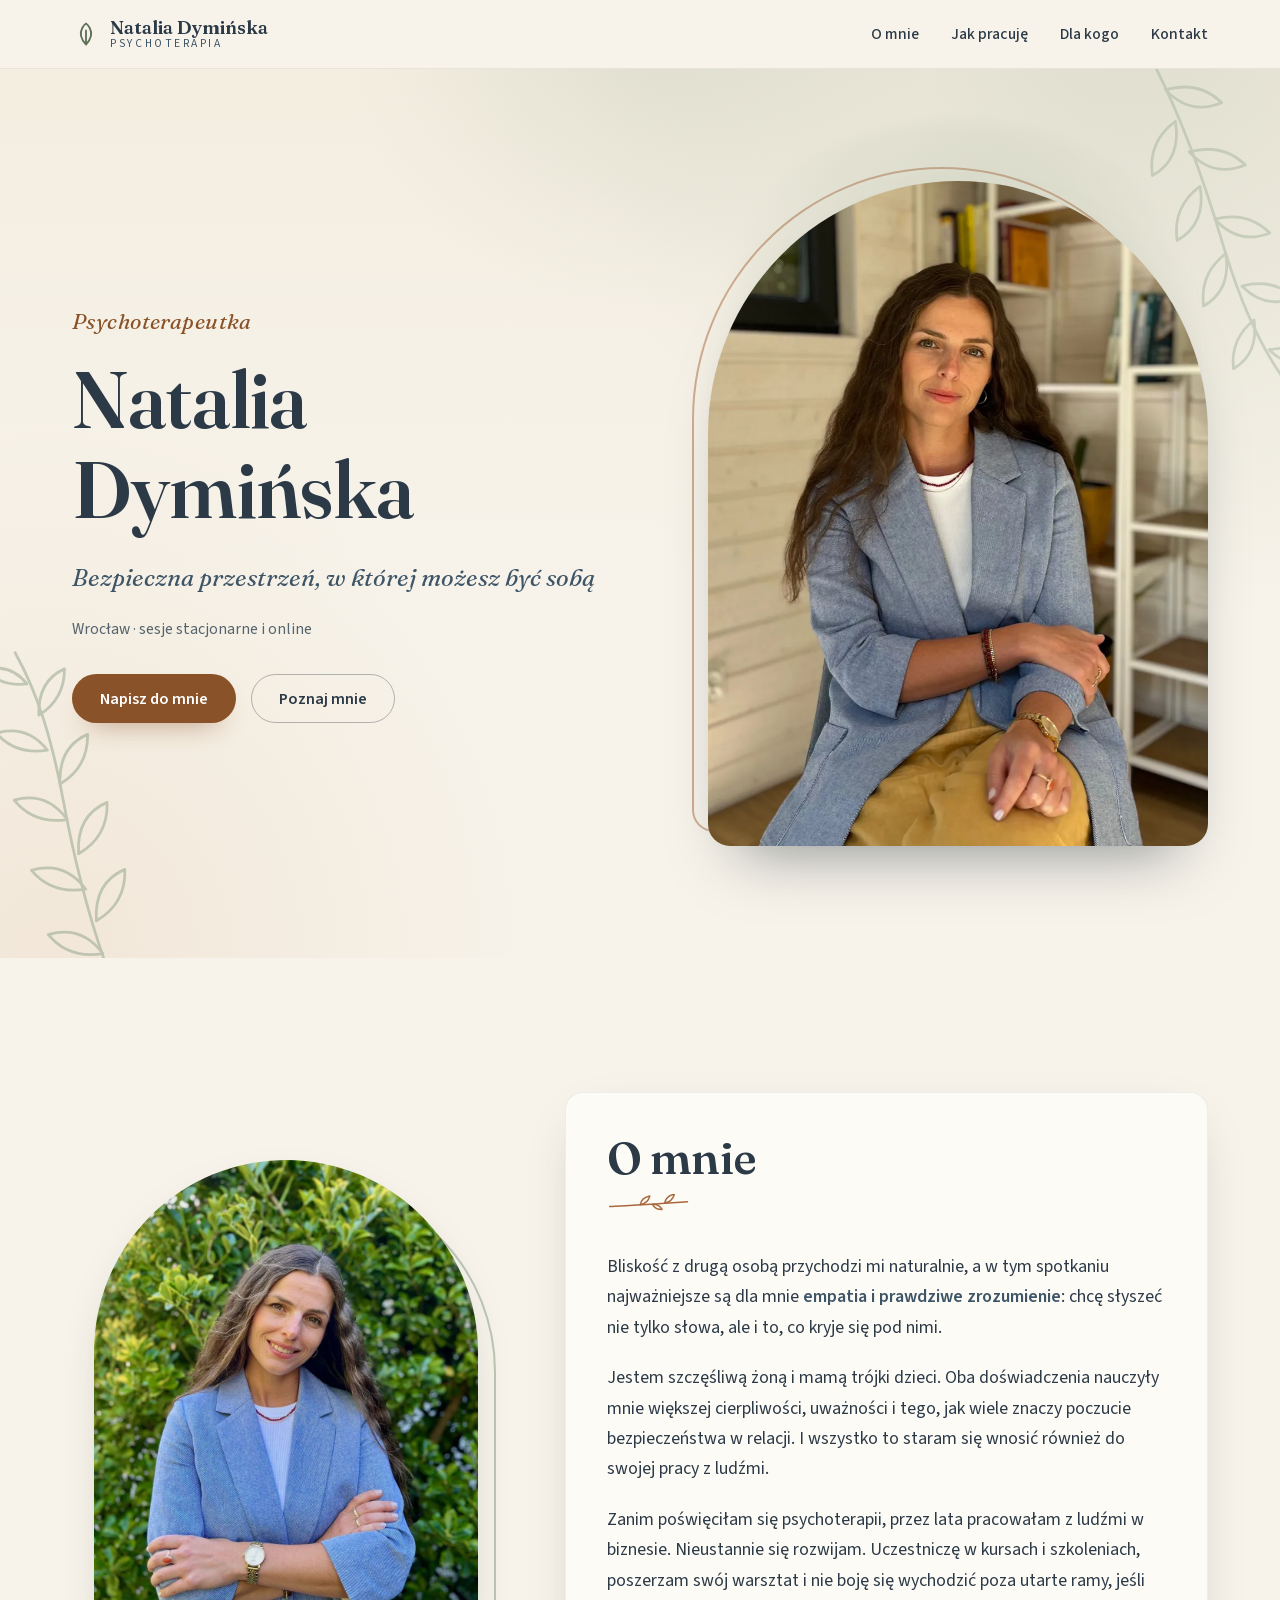
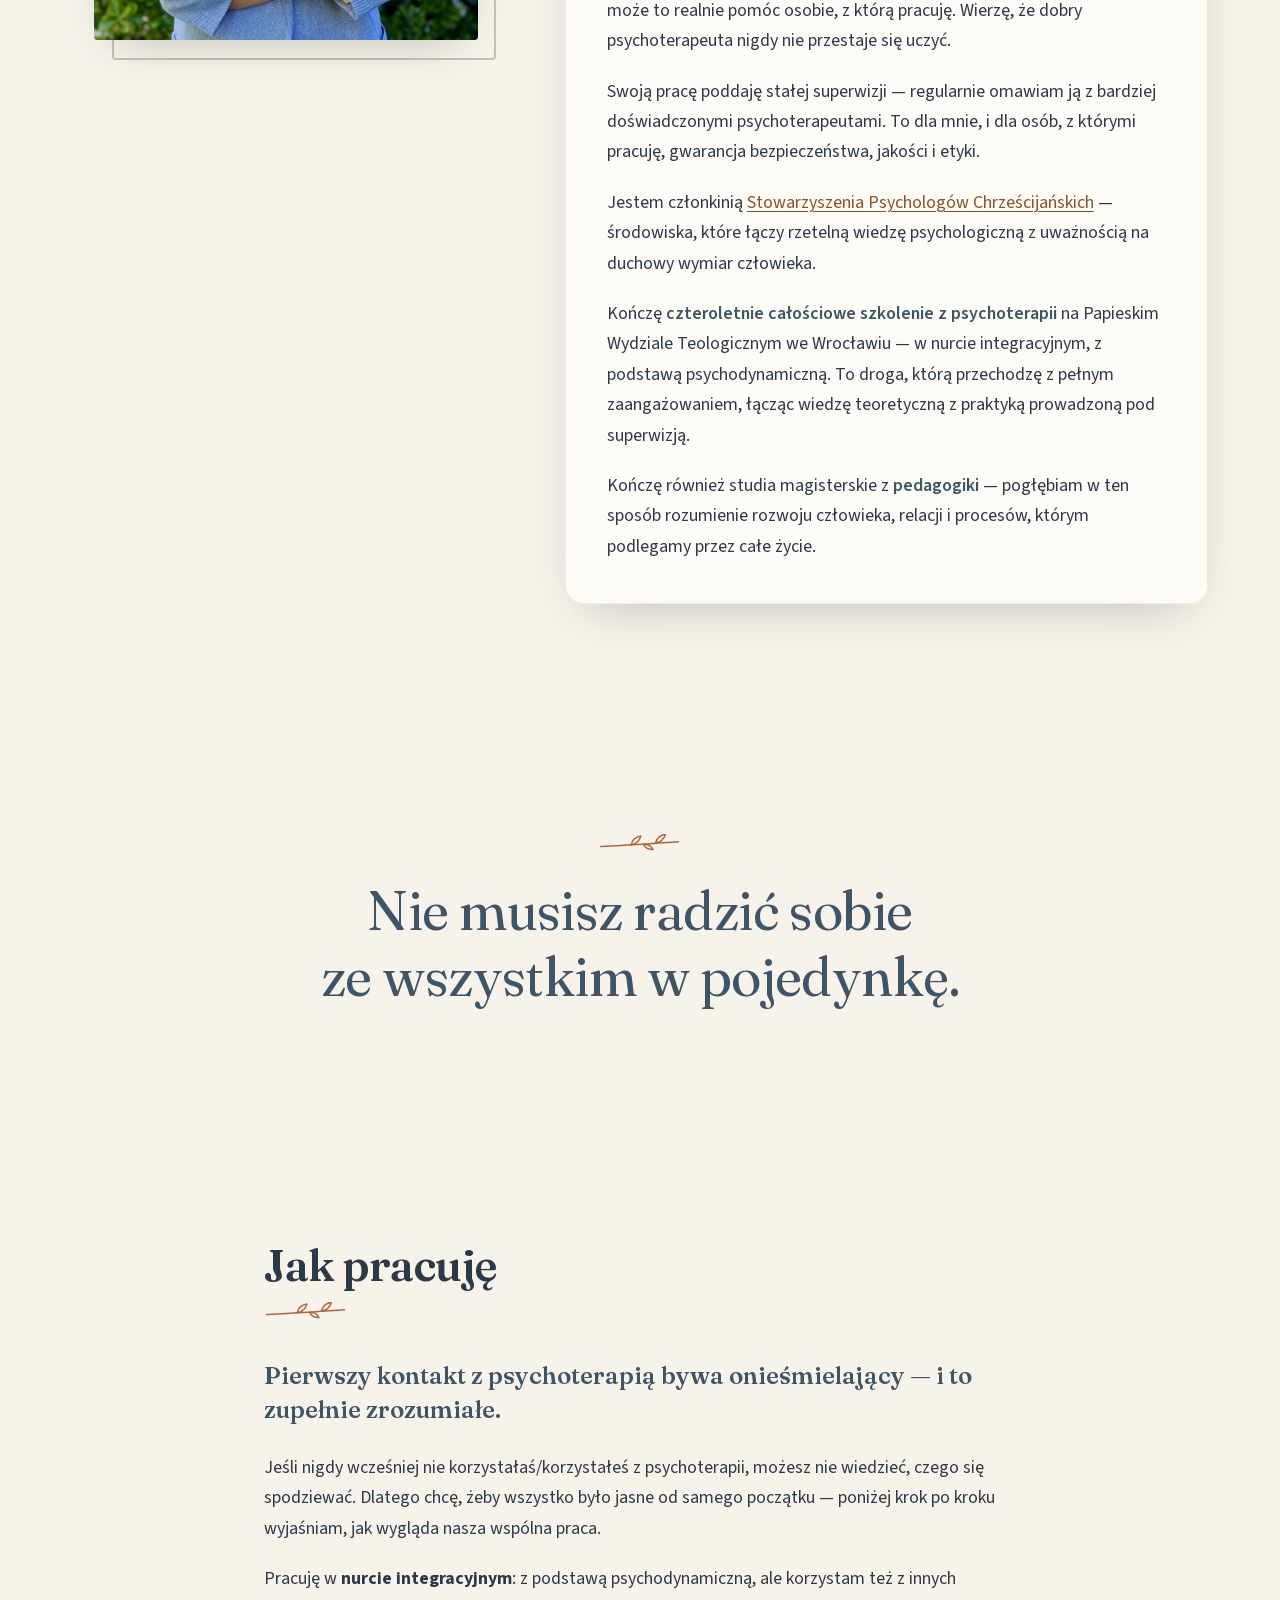
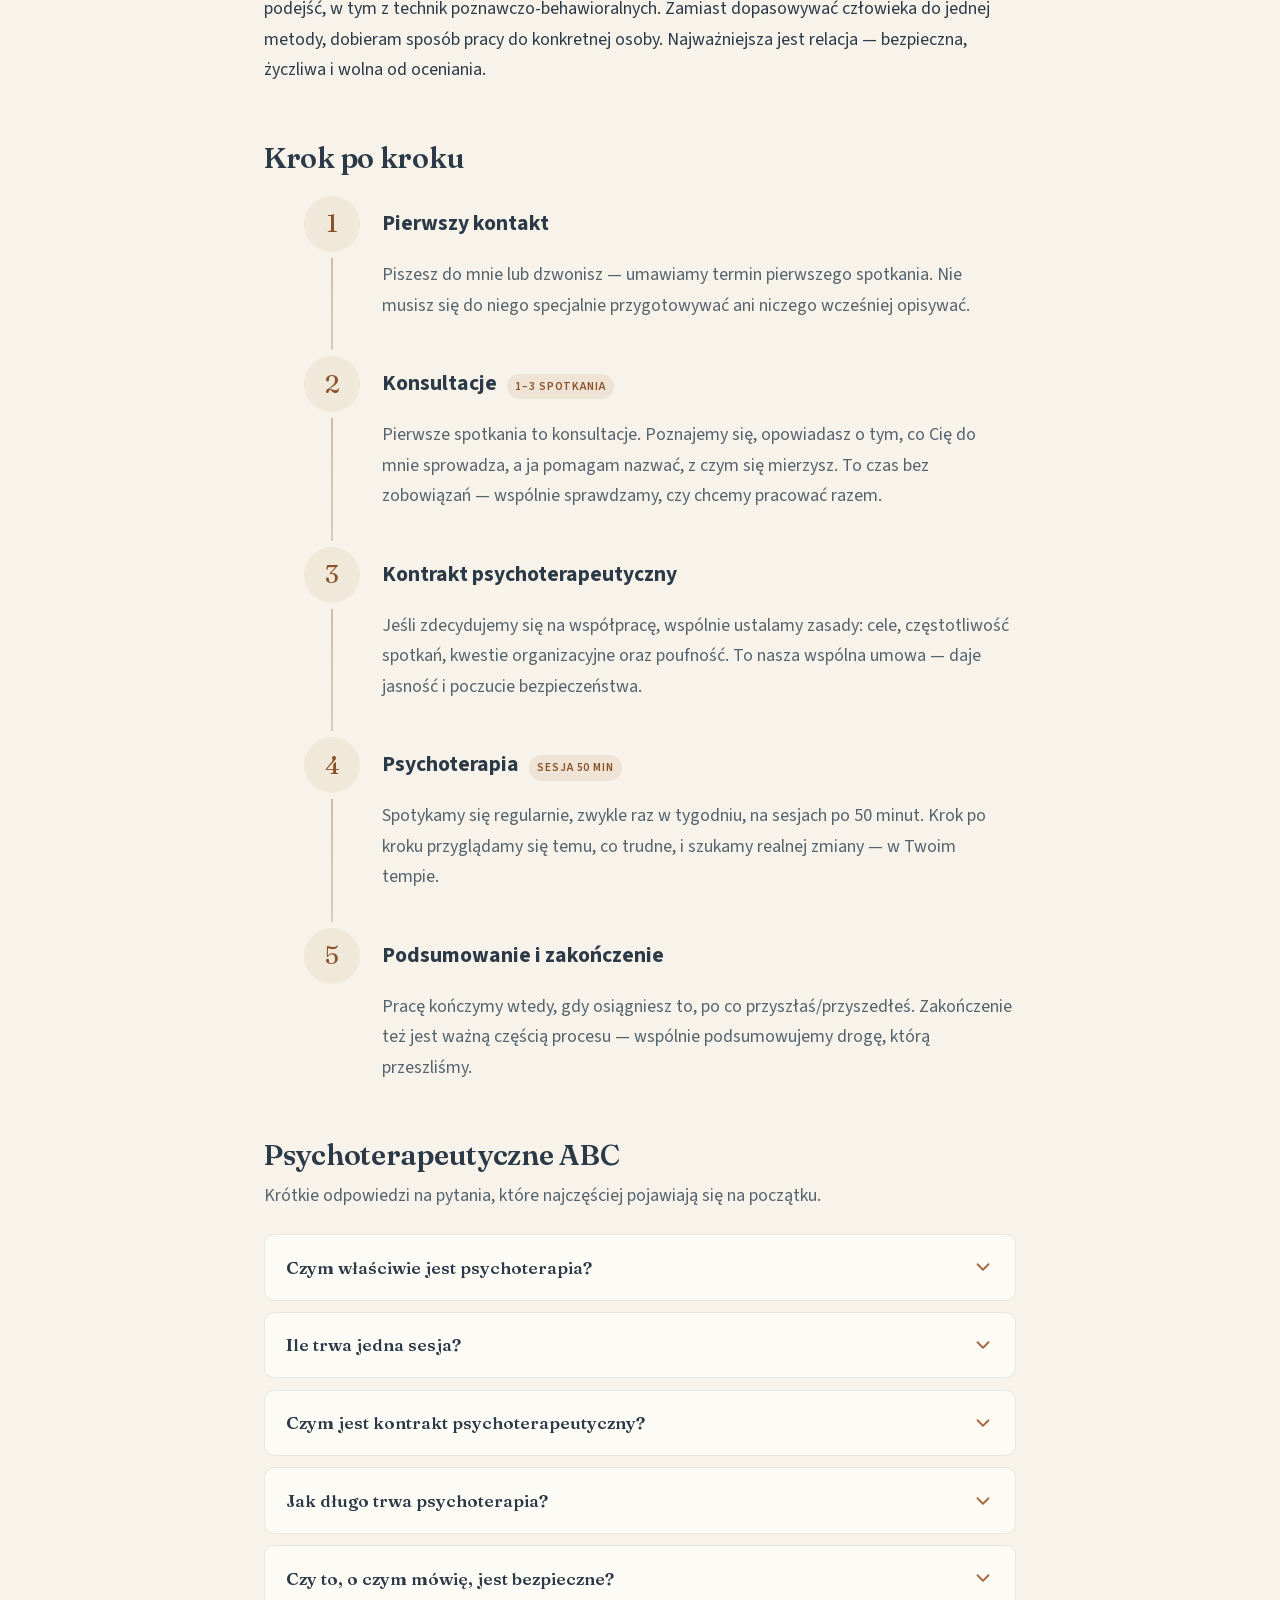
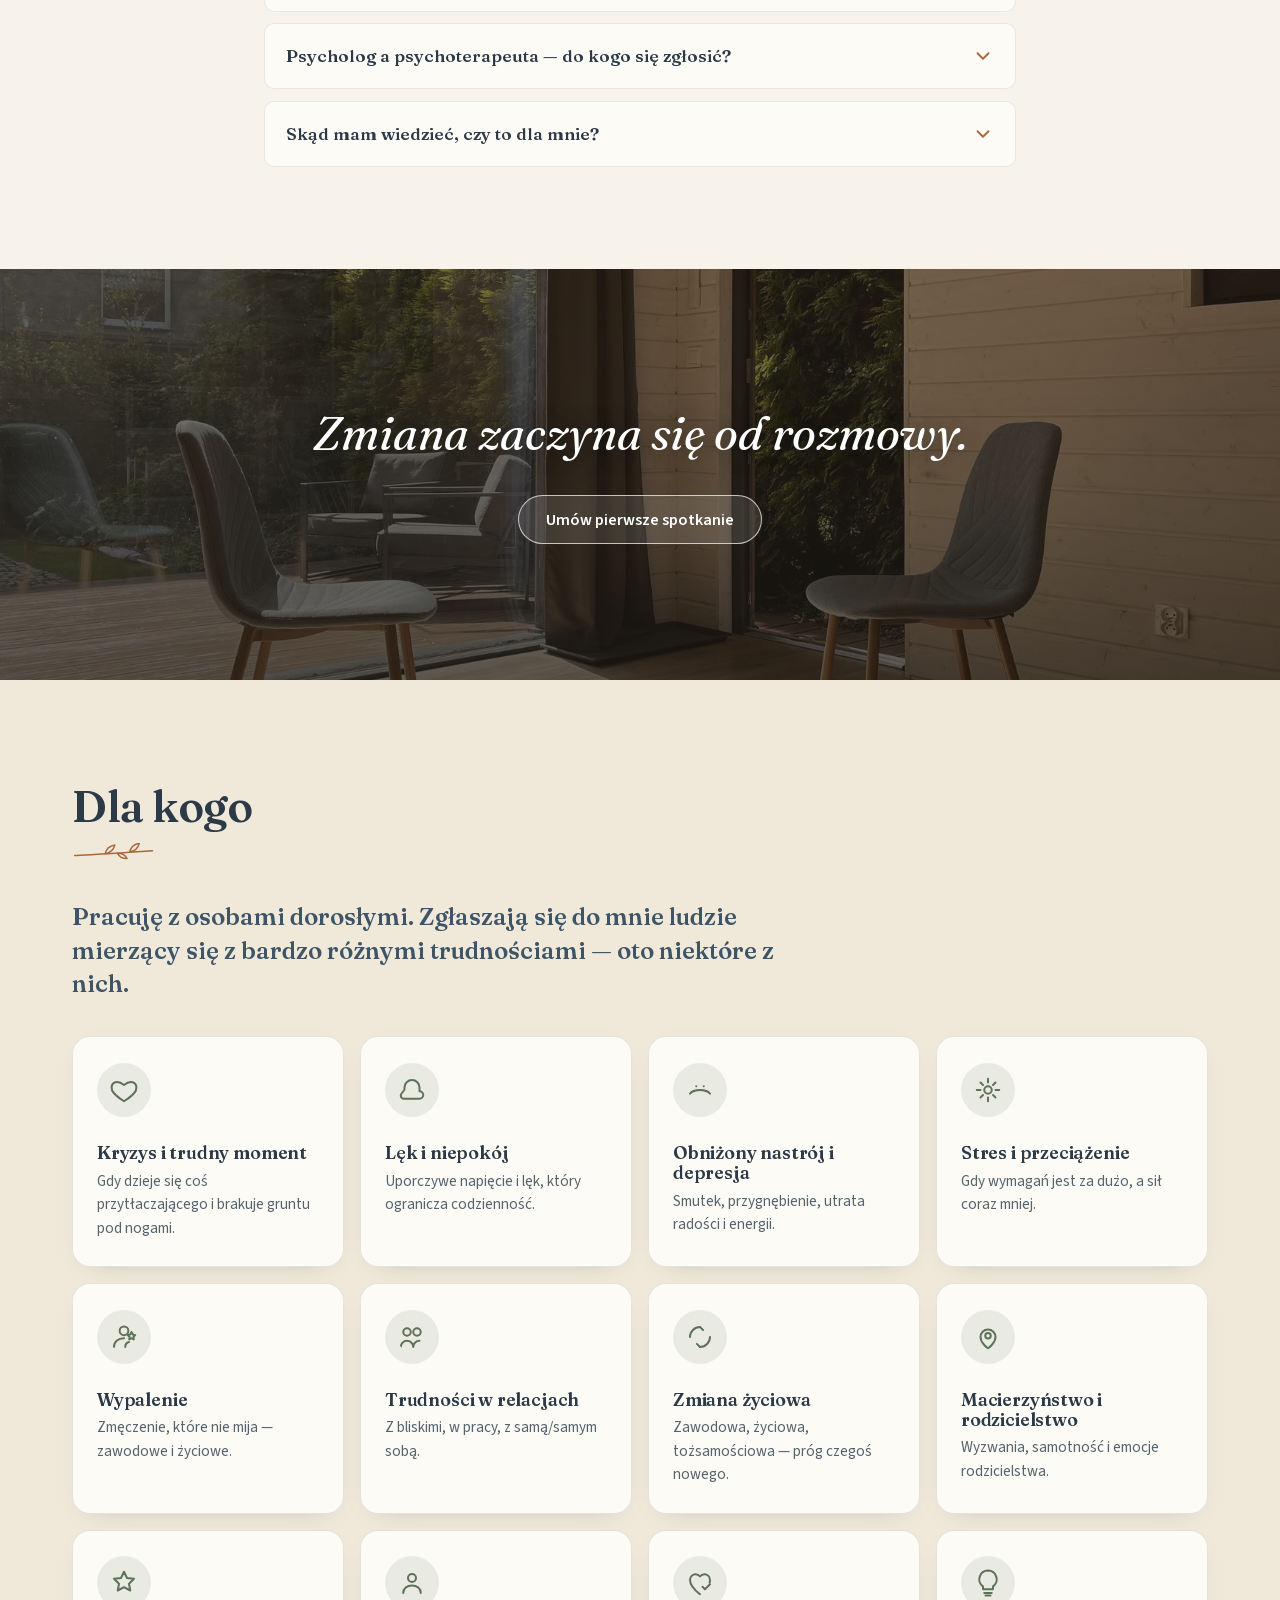
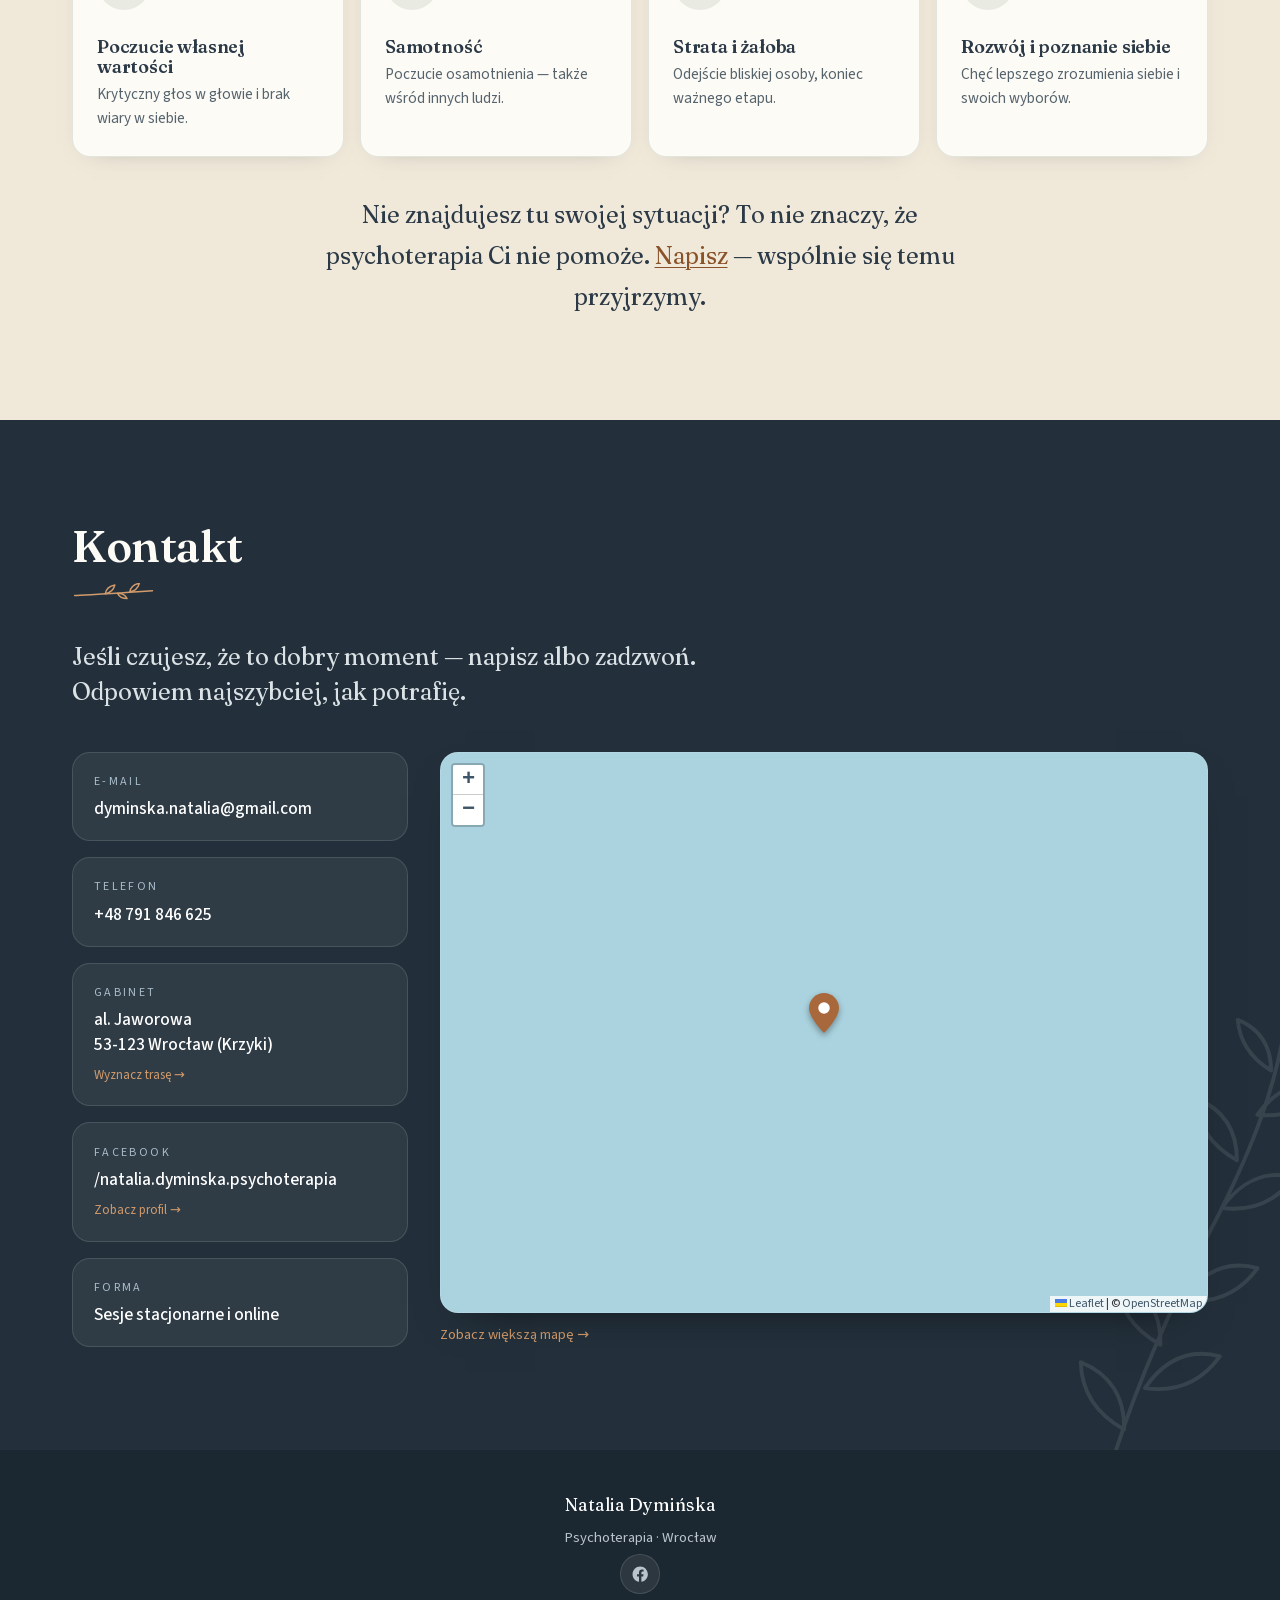
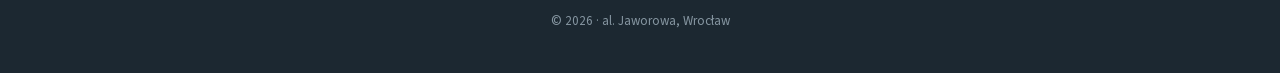
==== commit 51e92cfa: "Facebook: link w Kontakcie, ikona w stopce, sameAs w danych strukturalnych Profil facebook.com/natal" ====
--- a/index.html
+++ b/index.html
@@ -42,6 +42,7 @@
         "name": "Natalia Dymińska — psychoterapia",
         "description": "Psychoterapia dla osób dorosłych we Wrocławiu (Krzyki) — stacjonarnie i online. Pomoc psychologiczna w depresji, lęku, kryzysie, wypaleniu i trudnościach w relacjach.",
         "url": "https://nataliadyminska.pl/",
+        "sameAs": ["https://www.facebook.com/natalia.dyminska.psychoterapia"],
         "telephone": "+48791846625",
         "email": "dyminska.natalia@gmail.com",
         "image": "https://nataliadyminska.pl/assets/icons/og-image.jpg",
@@ -70,6 +71,7 @@
         "name": "Natalia Dymińska",
         "jobTitle": "Psychoterapeutka",
         "url": "https://nataliadyminska.pl/",
+        "sameAs": ["https://www.facebook.com/natalia.dyminska.psychoterapia"],
         "email": "mailto:dyminska.natalia@gmail.com",
         "telephone": "+48791846625",
         "knowsLanguage": ["pl", "en", "de"],
@@ -143,6 +145,14 @@
         <path d="M61 80c-15-2-26-9-32-22 15 0 26 7 32 22z"/>
         <path d="M62 54c14-4 23-13 27-27-14 2-23 11-27 27z"/>
         <path d="M60 30c-12-2-21-8-26-18 12 0 21 6 26 18z"/>
+      </symbol>
+
+      <!-- Ikony social -->
+      <symbol id="icon-facebook" viewBox="0 0 24 24">
+        <path d="M22 12.06C22 6.5 17.52 2 12 2S2 6.5 2 12.06c0 5.02 3.66 9.18 8.44 9.94v-7.03H7.9v-2.91h2.54V9.85c0-2.52 1.49-3.91 3.77-3.91 1.09 0 2.24.2 2.24.2v2.47h-1.26c-1.24 0-1.63.78-1.63 1.57v1.88h2.78l-.45 2.91h-2.33V22c4.78-.76 8.44-4.92 8.44-9.94z"/>
+      </symbol>
+      <symbol id="icon-linkedin" viewBox="0 0 24 24">
+        <path d="M20.45 20.45h-3.56v-5.57c0-1.33-.02-3.04-1.85-3.04-1.85 0-2.14 1.45-2.14 2.94v5.67H9.35V9h3.42v1.56h.05c.48-.9 1.64-1.85 3.37-1.85 3.6 0 4.27 2.37 4.27 5.46v6.28zM5.34 7.43a2.06 2.06 0 1 1 0-4.13 2.06 2.06 0 0 1 0 4.13zM7.12 20.45H3.55V9h3.57v11.45zM22.22 0H1.77C.79 0 0 .77 0 1.73v20.54C0 23.23.79 24 1.77 24h20.45c.98 0 1.78-.77 1.78-1.73V1.73C24 .77 23.2 0 22.22 0z"/>
       </symbol>
     </defs>
   </svg>
@@ -471,6 +481,12 @@
               <span class="contact__value">al. Jaworowa<br>53-123 Wrocław (Krzyki)</span>
               <span class="contact__hint">Wyznacz trasę &rarr;</span>
             </a>
+            <a class="contact__item" href="https://www.facebook.com/natalia.dyminska.psychoterapia"
+               target="_blank" rel="noopener">
+              <span class="contact__label">Facebook</span>
+              <span class="contact__value">/natalia.dyminska.psychoterapia</span>
+              <span class="contact__hint">Zobacz profil &rarr;</span>
+            </a>
             <div class="contact__item contact__item--static">
               <span class="contact__label">Forma</span>
               <span class="contact__value">Sesje stacjonarne i online</span>
@@ -497,6 +513,22 @@
     <div class="container site-footer__inner">
       <p class="site-footer__name">Natalia Dymińska</p>
       <p class="site-footer__note">Psychoterapia · Wrocław</p>
+      <ul class="social">
+        <li>
+          <a class="social__link" href="https://www.facebook.com/natalia.dyminska.psychoterapia"
+             target="_blank" rel="noopener" aria-label="Facebook — Natalia Dymińska" title="Facebook">
+            <svg class="social__icon" aria-hidden="true" focusable="false"><use href="#icon-facebook"/></svg>
+          </a>
+        </li>
+        <!-- LinkedIn — odkomentuj i wstaw adres profilu, gdy będzie gotowy
+        <li>
+          <a class="social__link" href="https://www.linkedin.com/in/ADRES-PROFILU/"
+             target="_blank" rel="noopener" aria-label="LinkedIn — Natalia Dymińska" title="LinkedIn">
+            <svg class="social__icon" aria-hidden="true" focusable="false"><use href="#icon-linkedin"/></svg>
+          </a>
+        </li>
+        -->
+      </ul>
       <p class="site-footer__copy">© <span data-year>2026</span> · al. Jaworowa, Wrocław</p>
     </div>
   </footer>
--- a/styles/main.css
+++ b/styles/main.css
@@ -442,6 +442,18 @@
 .site-footer__note { font-size: 0.92rem; margin-bottom: 0.3rem; }
 .site-footer__copy { font-size: 0.82rem; color: #8595a0; margin: 0; }
 
+/* Social (Facebook, LinkedIn…) */
+.social { display: flex; justify-content: center; gap: 0.6rem; list-style: none; margin: 0 0 1rem; padding: 0; }
+.social__link {
+  display: grid; place-items: center; width: 2.5rem; height: 2.5rem; border-radius: 50%;
+  color: #b9c4cc; background: rgba(255, 255, 255, 0.07); border: 1px solid rgba(255, 255, 255, 0.12);
+  transition: color 0.2s var(--ease), background-color 0.2s var(--ease), border-color 0.2s var(--ease), transform 0.2s var(--ease);
+}
+.social__link:hover, .social__link:focus-visible {
+  color: #fff; background: rgba(255, 255, 255, 0.14); border-color: var(--color-accent-warm); transform: translateY(-2px);
+}
+.social__icon { width: 1.15rem; height: 1.15rem; fill: currentColor; }
+
 /* =========================================================
    REVEAL ON SCROLL
    Stan początkowy (ukryty) stosujemy TYLKO gdy działa JS (klasa .js),
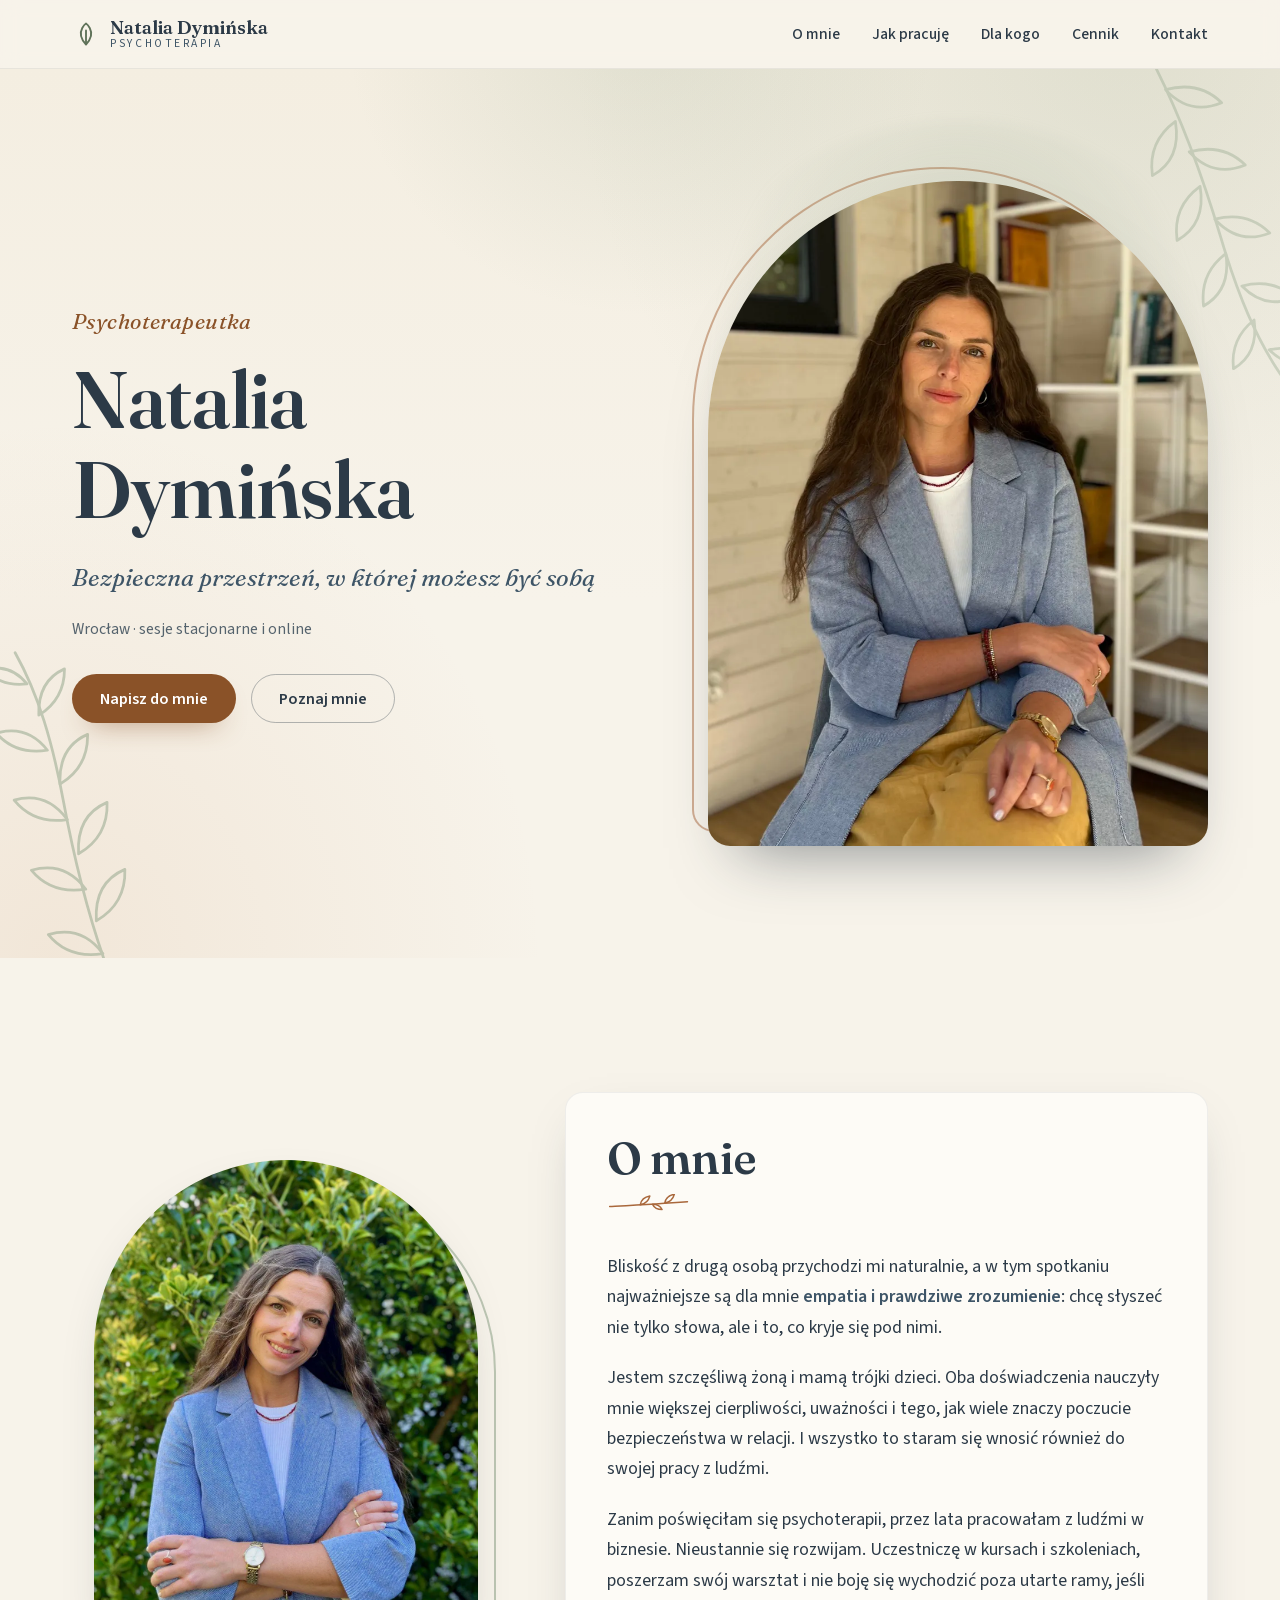
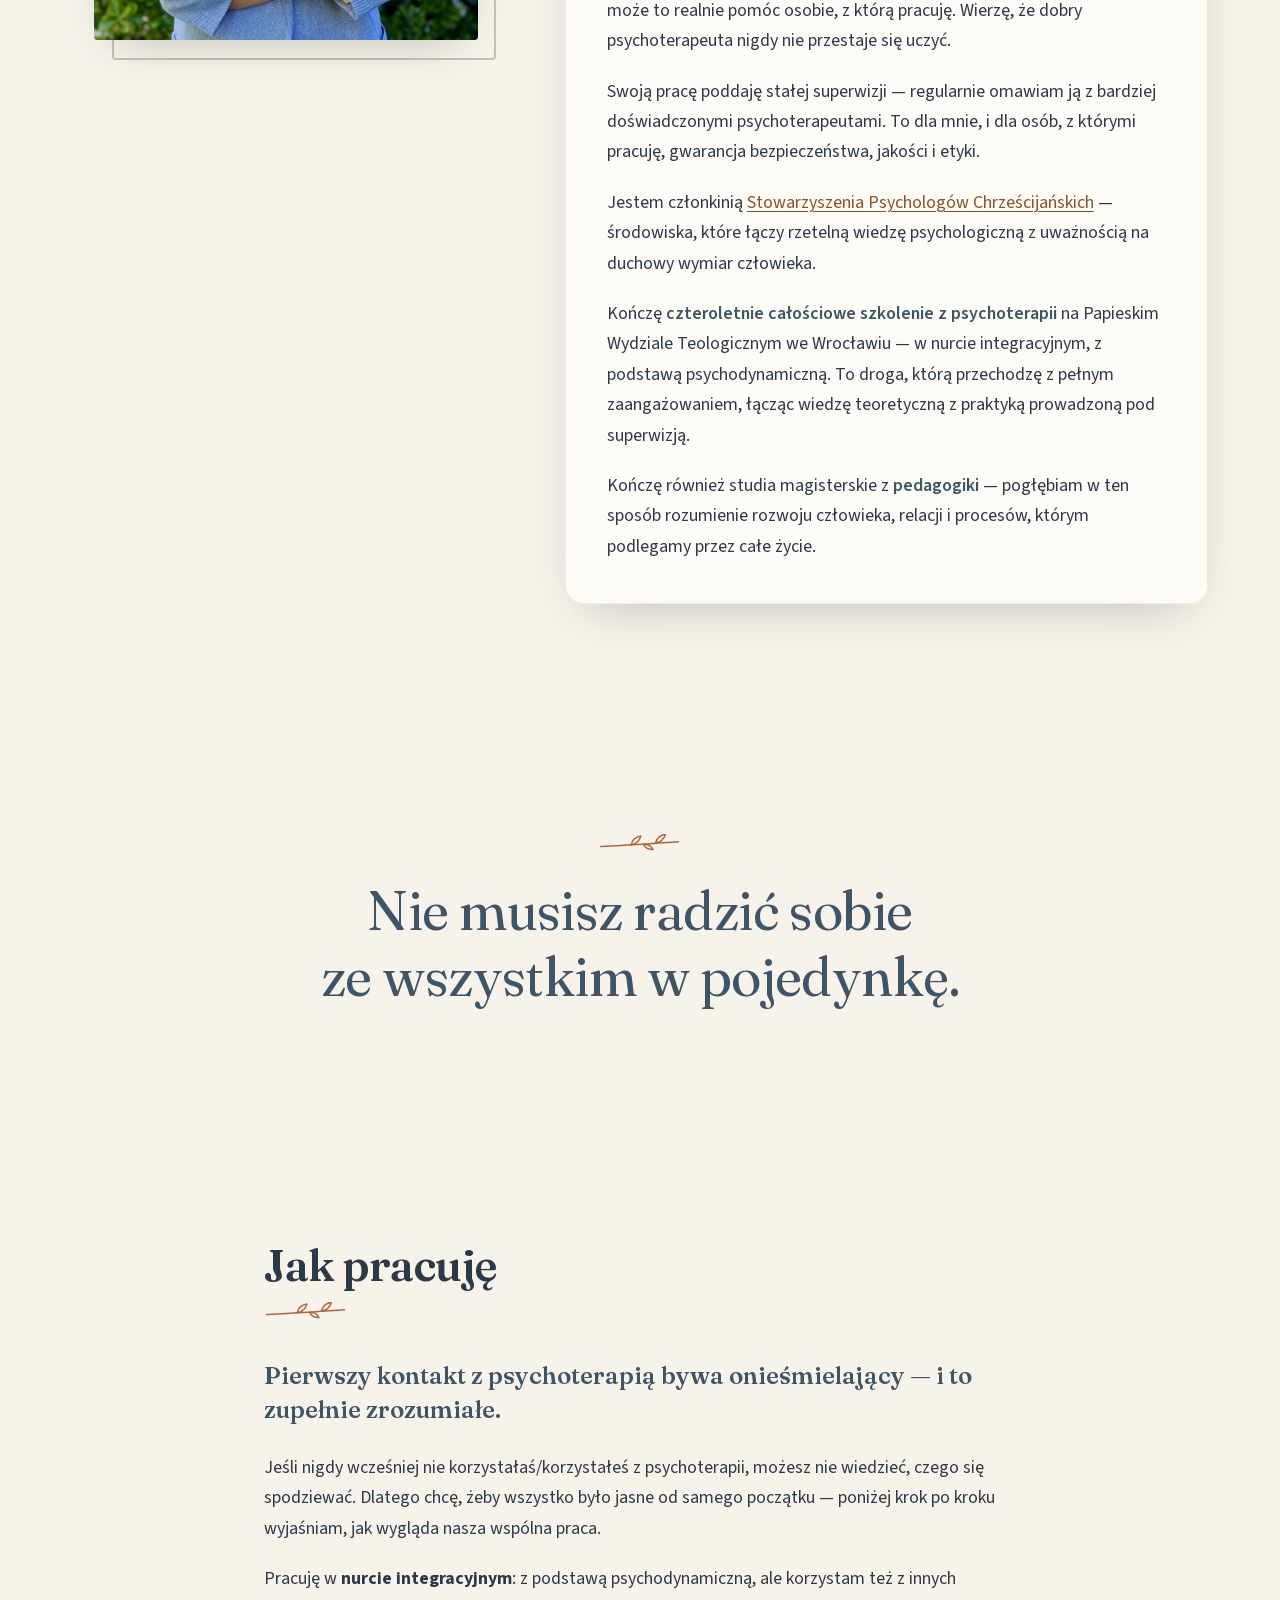
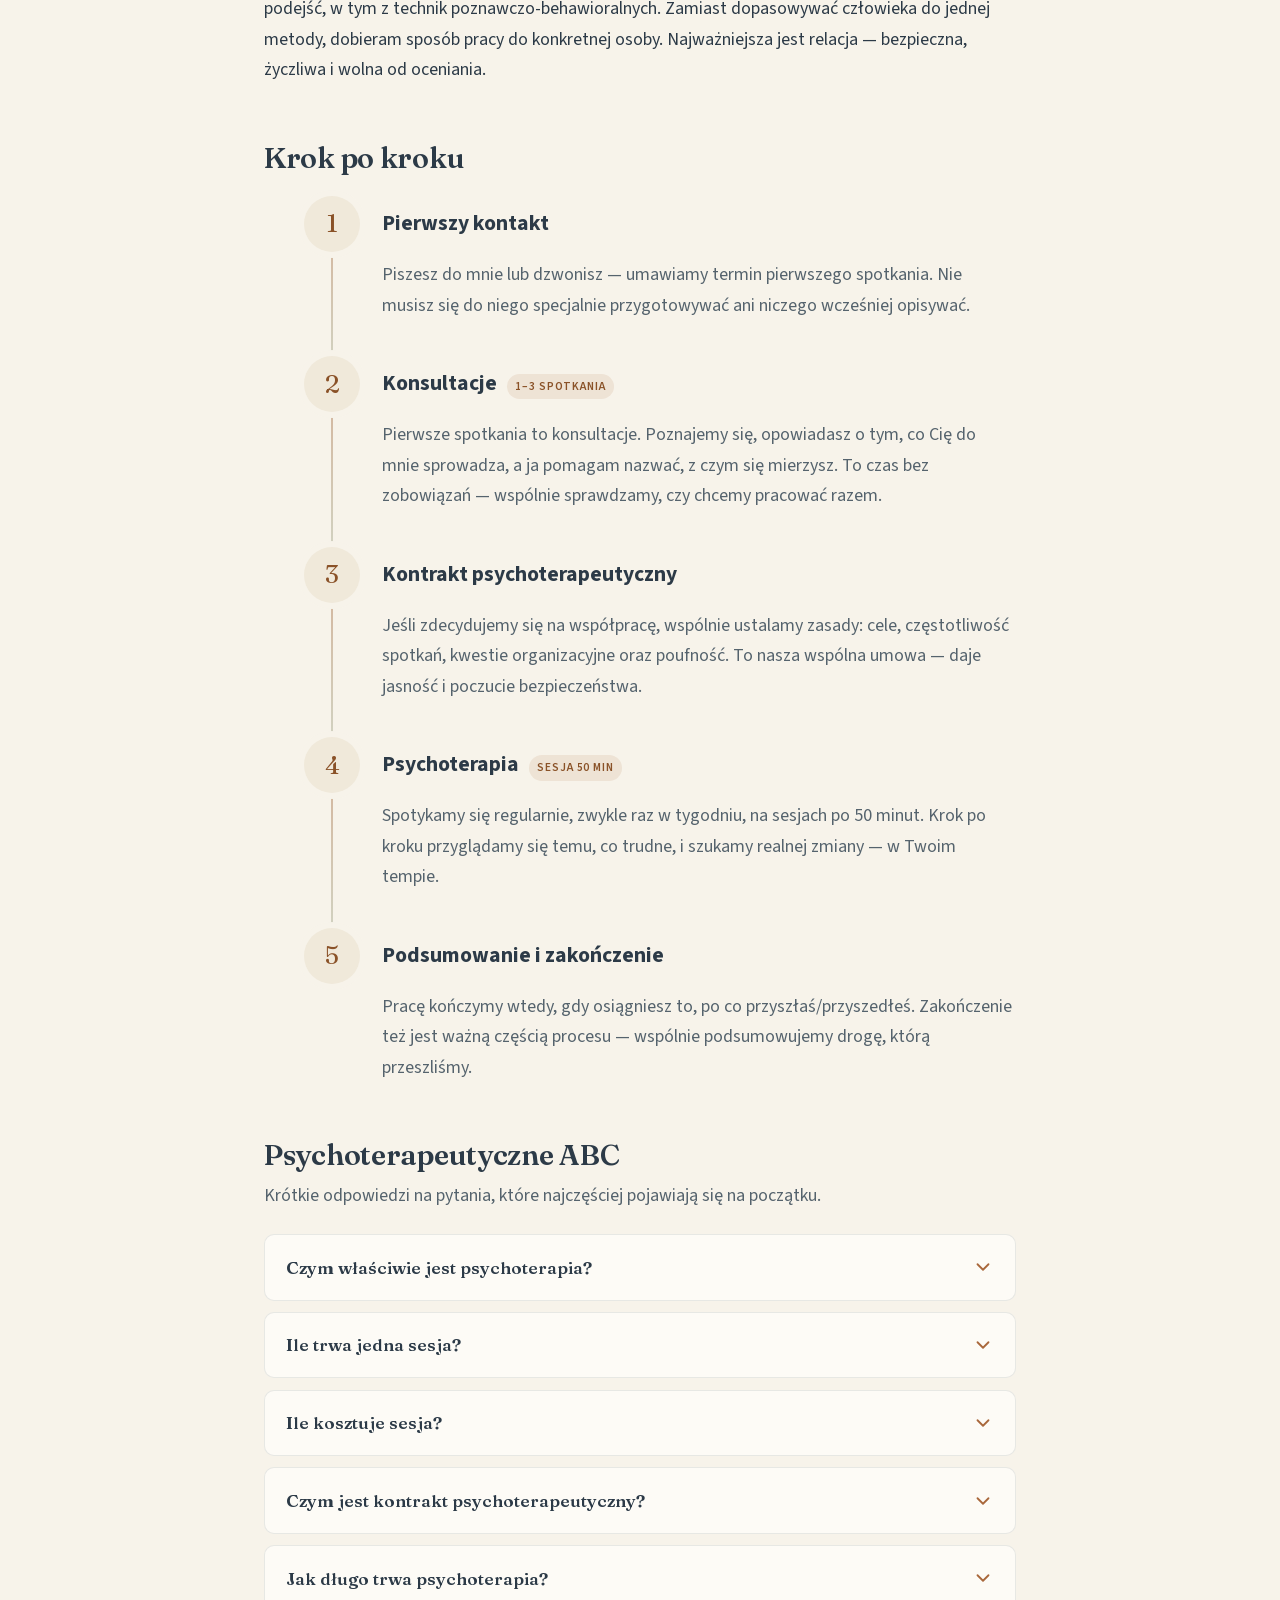
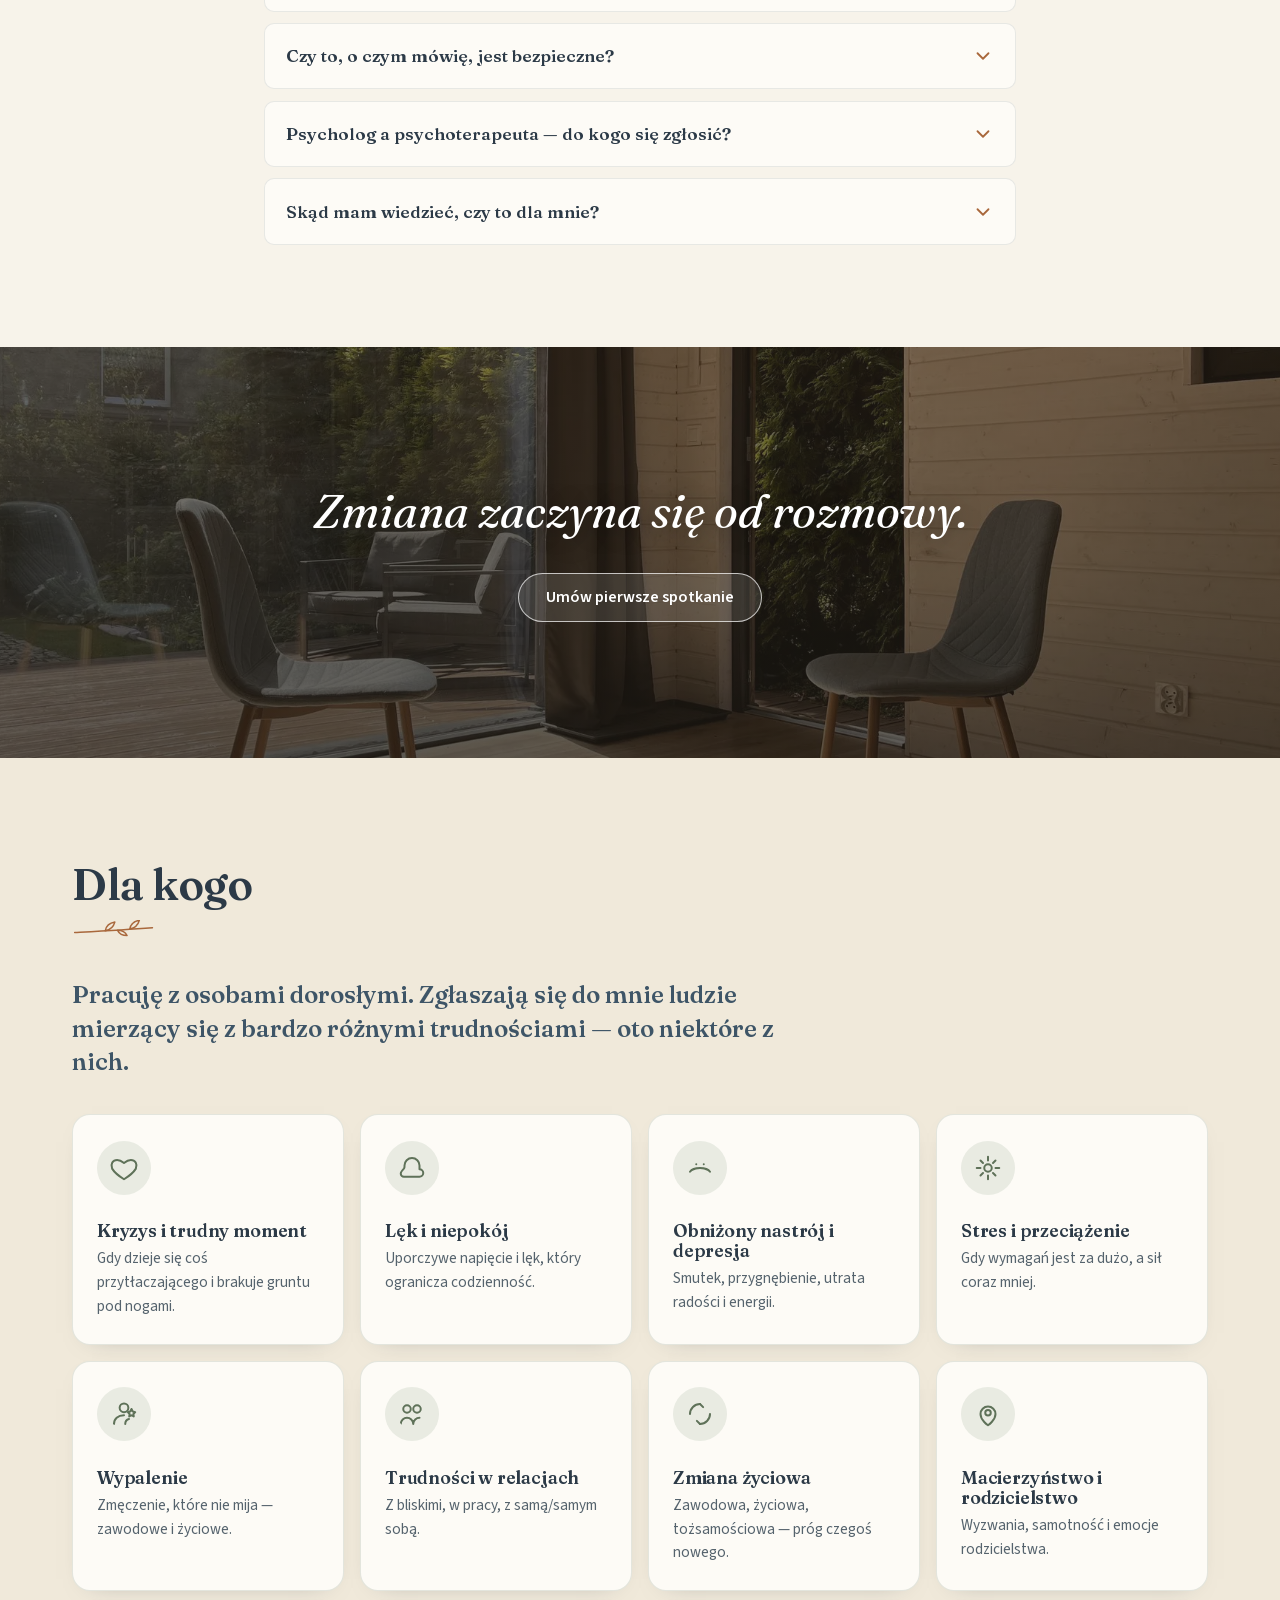
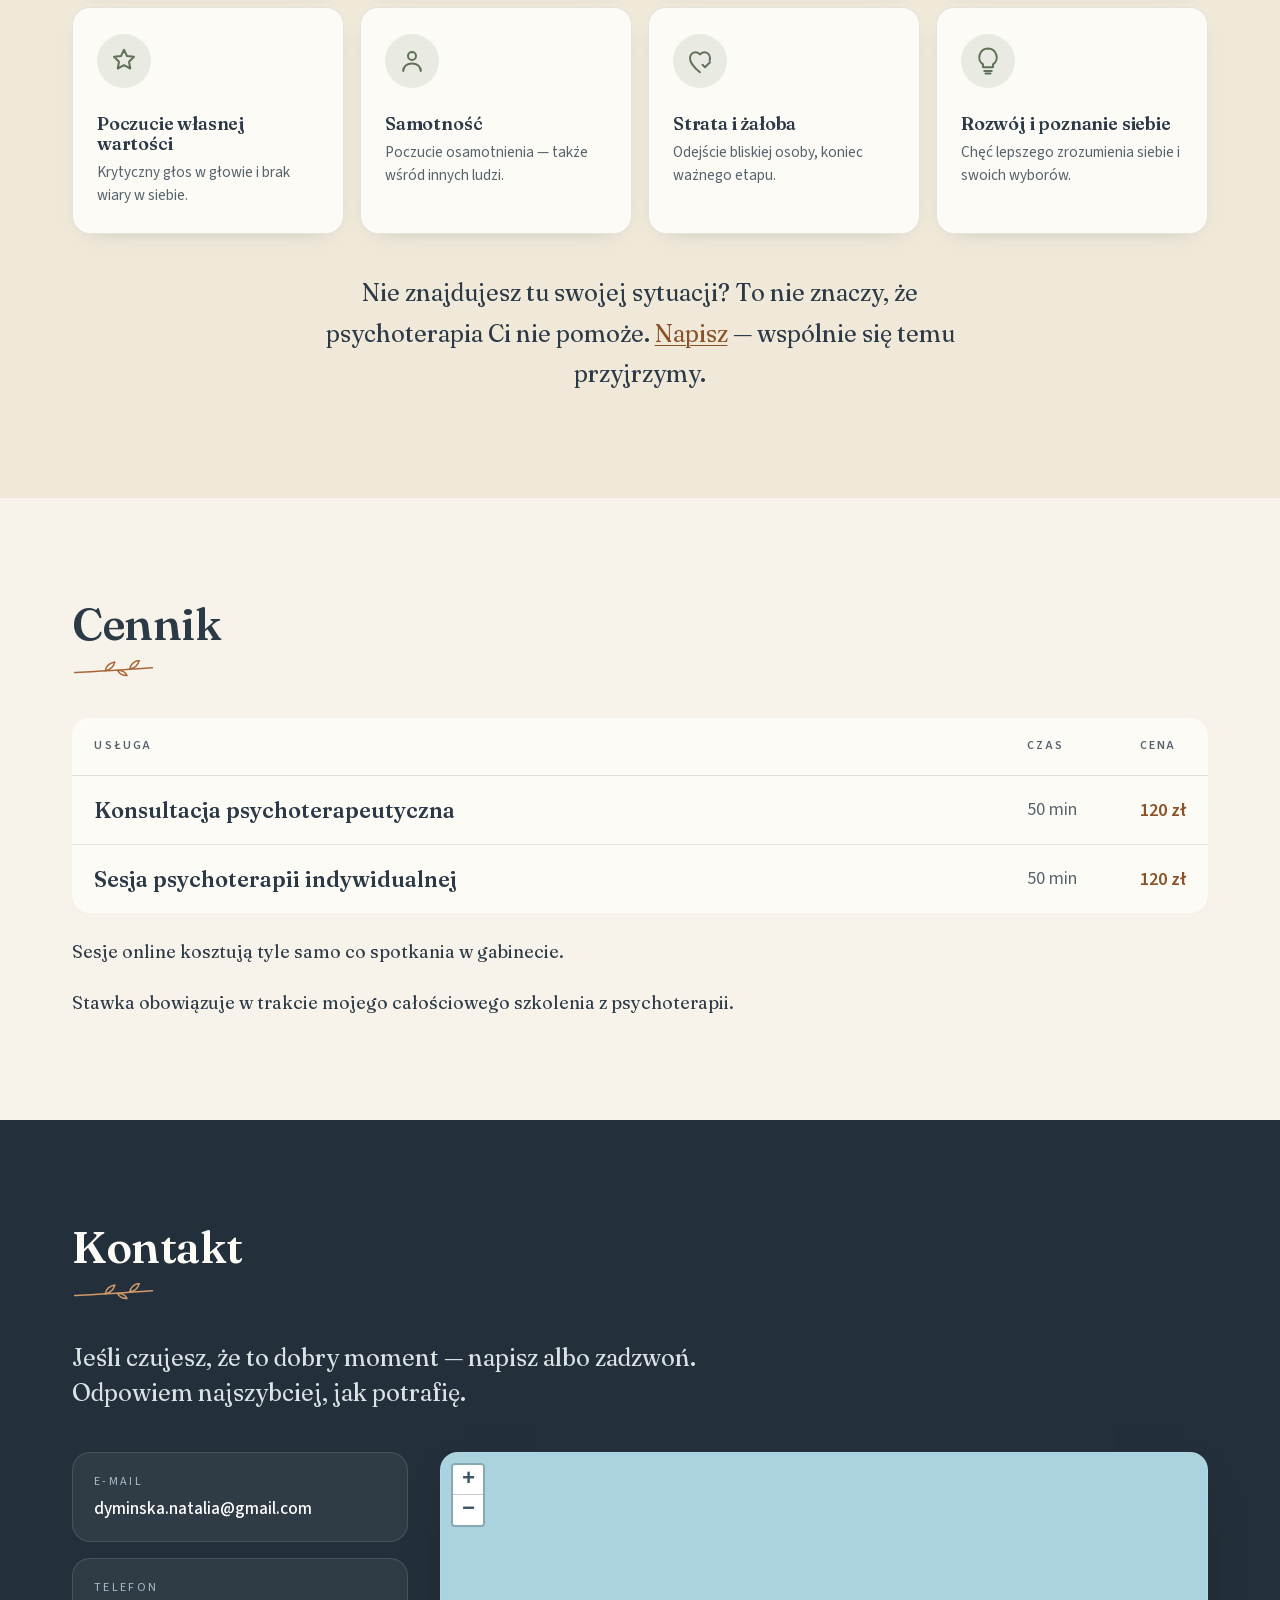
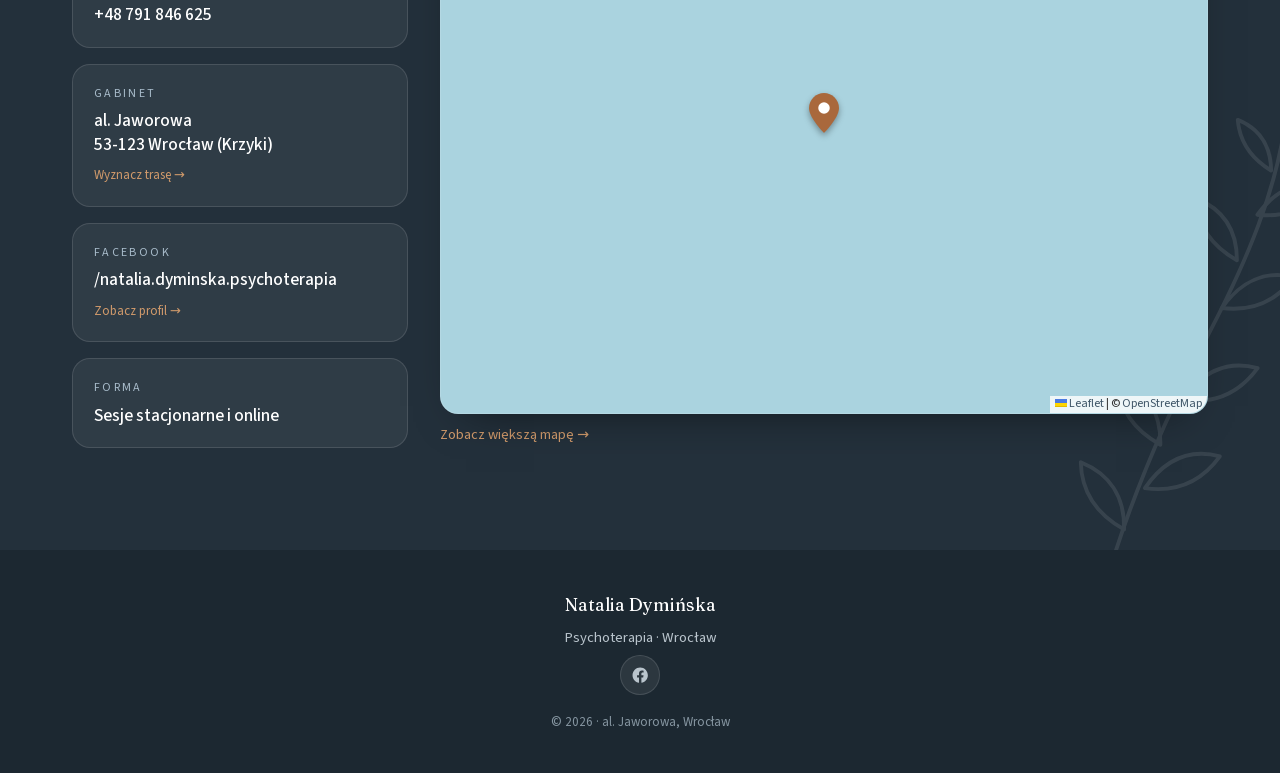
==== commit ec95a859: "Cennik: sekcja ze stawkami, pytanie o cenę w FAQ, dane strukturalne Dwie pozycje po 120 zł za 50 min" ====
--- a/index.html
+++ b/index.html
@@ -58,6 +58,36 @@
           "addressCountry": "PL"
         },
         "availableLanguage": ["pl", "en", "de"],
+        "priceRange": "120 zł",
+        "currenciesAccepted": "PLN",
+        "hasOfferCatalog": {
+          "@type": "OfferCatalog",
+          "name": "Psychoterapia",
+          "itemListElement": [
+            {
+              "@type": "Offer",
+              "price": "120",
+              "priceCurrency": "PLN",
+              "itemOffered": {
+                "@type": "Service",
+                "name": "Konsultacja psychoterapeutyczna",
+                "serviceType": "Konsultacja psychoterapeutyczna",
+                "provider": { "@id": "https://nataliadyminska.pl/#natalia" }
+              }
+            },
+            {
+              "@type": "Offer",
+              "price": "120",
+              "priceCurrency": "PLN",
+              "itemOffered": {
+                "@type": "Service",
+                "name": "Sesja psychoterapii indywidualnej",
+                "serviceType": "Psychoterapia indywidualna",
+                "provider": { "@id": "https://nataliadyminska.pl/#natalia" }
+              }
+            }
+          ]
+        },
         "knowsAbout": [
           "psychoterapia", "psychoterapia integracyjna", "psychoterapia psychodynamiczna", "terapia",
           "depresja", "lęk", "obniżony nastrój", "kryzys", "wypalenie", "stres",
@@ -98,6 +128,11 @@
           },
           {
             "@type": "Question",
+            "name": "Ile kosztuje sesja?",
+            "acceptedAnswer": { "@type": "Answer", "text": "Konsultacja psychoterapeutyczna i sesja psychoterapii indywidualnej kosztują 120 zł za 50 minut — tyle samo w gabinecie i online. Stawka obowiązuje w trakcie mojego całościowego szkolenia z psychoterapii." }
+          },
+          {
+            "@type": "Question",
             "name": "Czym jest kontrakt psychoterapeutyczny?",
             "acceptedAnswer": { "@type": "Answer", "text": "To wspólne ustalenia, które przyjmujemy na początku współpracy: nad czym pracujemy, jak często się spotykamy, jak wyglądają kwestie organizacyjne (np. odwoływanie sesji) i że wszystko, o czym rozmawiamy, jest objęte tajemnicą. Kontrakt to nie formalność — to fundament poczucia bezpieczeństwa." }
           },
@@ -182,6 +217,7 @@
           <li><a href="#o-mnie">O mnie</a></li>
           <li><a href="#jak-pracuje">Jak pracuję</a></li>
           <li><a href="#dla-kogo">Dla kogo</a></li>
+          <li><a href="#cennik">Cennik</a></li>
           <li><a href="#kontakt">Kontakt</a></li>
         </ul>
       </nav>
@@ -331,6 +367,15 @@
           </details>
           <details class="accordion__item">
             <summary class="accordion__summary">
+              <span>Ile kosztuje sesja?</span>
+              <svg class="accordion__icon" viewBox="0 0 24 24" aria-hidden="true"><path d="M6 9l6 6 6-6"/></svg>
+            </summary>
+            <div class="accordion__panel">
+              <p>Konsultacja psychoterapeutyczna i sesja psychoterapii indywidualnej kosztują 120 zł za 50 minut — tyle samo w gabinecie i online. Stawka obowiązuje w trakcie mojego całościowego szkolenia z psychoterapii. Pełny <a href="#cennik">cennik</a> znajdziesz niżej.</p>
+            </div>
+          </details>
+          <details class="accordion__item">
+            <summary class="accordion__summary">
               <span>Czym jest kontrakt psychoterapeutyczny?</span>
               <svg class="accordion__icon" viewBox="0 0 24 24" aria-hidden="true"><path d="M6 9l6 6 6-6"/></svg>
             </summary>
@@ -456,6 +501,40 @@
           </li>
         </ul>
         <p class="for-whom__note">Nie znajdujesz tu swojej sytuacji? To nie znaczy, że psychoterapia Ci nie pomoże. <a href="#kontakt">Napisz</a> — wspólnie się temu przyjrzymy.</p>
+      </div>
+    </section>
+
+    <!-- ============ CENNIK ============ -->
+    <section class="pricing" id="cennik" aria-labelledby="pricing-title" data-reveal>
+      <div class="container pricing__inner">
+        <h2 class="section__title" id="pricing-title">Cennik</h2>
+        <div class="price-table__wrap">
+          <table class="price-table">
+            <caption class="visually-hidden">Cennik konsultacji i sesji psychoterapeutycznych</caption>
+            <thead>
+              <tr>
+                <th scope="col">Usługa</th>
+                <th scope="col" class="price-table__num">Czas</th>
+                <th scope="col" class="price-table__num">Cena</th>
+              </tr>
+            </thead>
+            <tbody>
+              <tr>
+                <th scope="row">Konsultacja psychoterapeutyczna</th>
+                <td class="price-table__num">50 min</td>
+                <td class="price-table__num price-table__cost">120&nbsp;zł</td>
+              </tr>
+              <tr>
+                <th scope="row">Sesja psychoterapii indywidualnej</th>
+                <td class="price-table__num">50 min</td>
+                <td class="price-table__num price-table__cost">120&nbsp;zł</td>
+              </tr>
+            </tbody>
+          </table>
+        </div>
+
+        <p class="pricing__hint">Sesje online kosztują tyle samo co spotkania w gabinecie.</p>
+        <p class="pricing__hint">Stawka obowiązuje w trakcie mojego całościowego szkolenia z psychoterapii.</p>
       </div>
     </section>
 
--- a/styles/main.css
+++ b/styles/main.css
@@ -386,6 +386,64 @@
 .for-whom__note { margin-top: 2.4rem; font-size: var(--fs-lead); font-family: var(--font-serif); color: var(--color-ink); max-width: 44rem; margin-inline: auto; text-align: center; }
 
 /* =========================================================
+   CENNIK
+   ========================================================= */
+.visually-hidden {
+  position: absolute; width: 1px; height: 1px; padding: 0; margin: -1px;
+  overflow: hidden; clip: rect(0 0 0 0); white-space: nowrap; border: 0;
+}
+
+.pricing { padding-block: var(--section-y); background: var(--color-bg); }
+
+/* Tabela może się przewijać w poziomie na bardzo wąskich ekranach,
+   ale strona nigdy nie przewija się w bok. */
+.price-table__wrap { overflow-x: auto; -webkit-overflow-scrolling: touch; }
+.price-table {
+  width: 100%; border-collapse: collapse;
+  background: var(--color-surface); border-radius: var(--radius); overflow: hidden;
+  box-shadow: 0 18px 44px -34px rgba(44, 58, 71, 0.45);
+}
+.price-table th, .price-table td { padding: 1.15rem 1.4rem; text-align: left; }
+.price-table thead th {
+  font-family: var(--font-sans); font-weight: 600; font-size: 0.75rem;
+  letter-spacing: 0.18em; text-transform: uppercase; color: var(--color-ink-muted);
+  border-bottom: 1px solid rgba(44, 58, 71, 0.14);
+}
+.price-table tbody th {
+  font-family: var(--font-serif); font-weight: 600; font-size: var(--fs-h3);
+  color: var(--color-ink); line-height: 1.35;
+}
+.price-table tbody tr + tr th, .price-table tbody tr + tr td {
+  border-top: 1px solid rgba(44, 58, 71, 0.1);
+}
+.price-table__num { white-space: nowrap; text-align: right; color: var(--color-ink-muted); width: 1%; }
+@media (min-width: 561px) {
+  .price-table thead th.price-table__num,
+  .price-table tbody td.price-table__num { padding-left: 2.5rem; }
+}
+.price-table__cost { font-weight: 600; color: var(--color-accent-deep); font-size: 1.15rem; }
+
+.pricing__hint {
+  margin-top: 1.5rem; max-width: 44rem;
+  font-family: var(--font-serif); font-size: var(--fs-body); color: var(--color-ink);
+}
+.pricing__hint + .pricing__hint { margin-top: 0.5rem; }
+/* Na wąskich ekranach trzy kolumny się nie mieszczą — składamy wiersz
+   w blok, zamiast spychać tabelę w poziomy scroll. */
+@media (max-width: 560px) {
+  .price-table thead { display: none; }
+  .price-table, .price-table tbody, .price-table tr { display: block; }
+  .price-table tbody tr { padding: 1.1rem 1.2rem; }
+  .price-table tbody tr + tr { border-top: 1px solid rgba(44, 58, 71, 0.1); }
+  .price-table tbody tr + tr th, .price-table tbody tr + tr td { border-top: 0; }
+  .price-table tbody th { display: block; padding: 0 0 0.4rem; }
+  .price-table tbody td { display: inline-block; padding: 0; text-align: left; }
+  .price-table tbody td + td::before {
+    content: "·"; margin: 0 0.5rem; color: var(--color-ink-muted);
+  }
+}
+
+/* =========================================================
    KONTAKT
    ========================================================= */
 .contact { position: relative; overflow: hidden; padding-block: var(--section-y); background: var(--color-dark); color: var(--color-surface); }
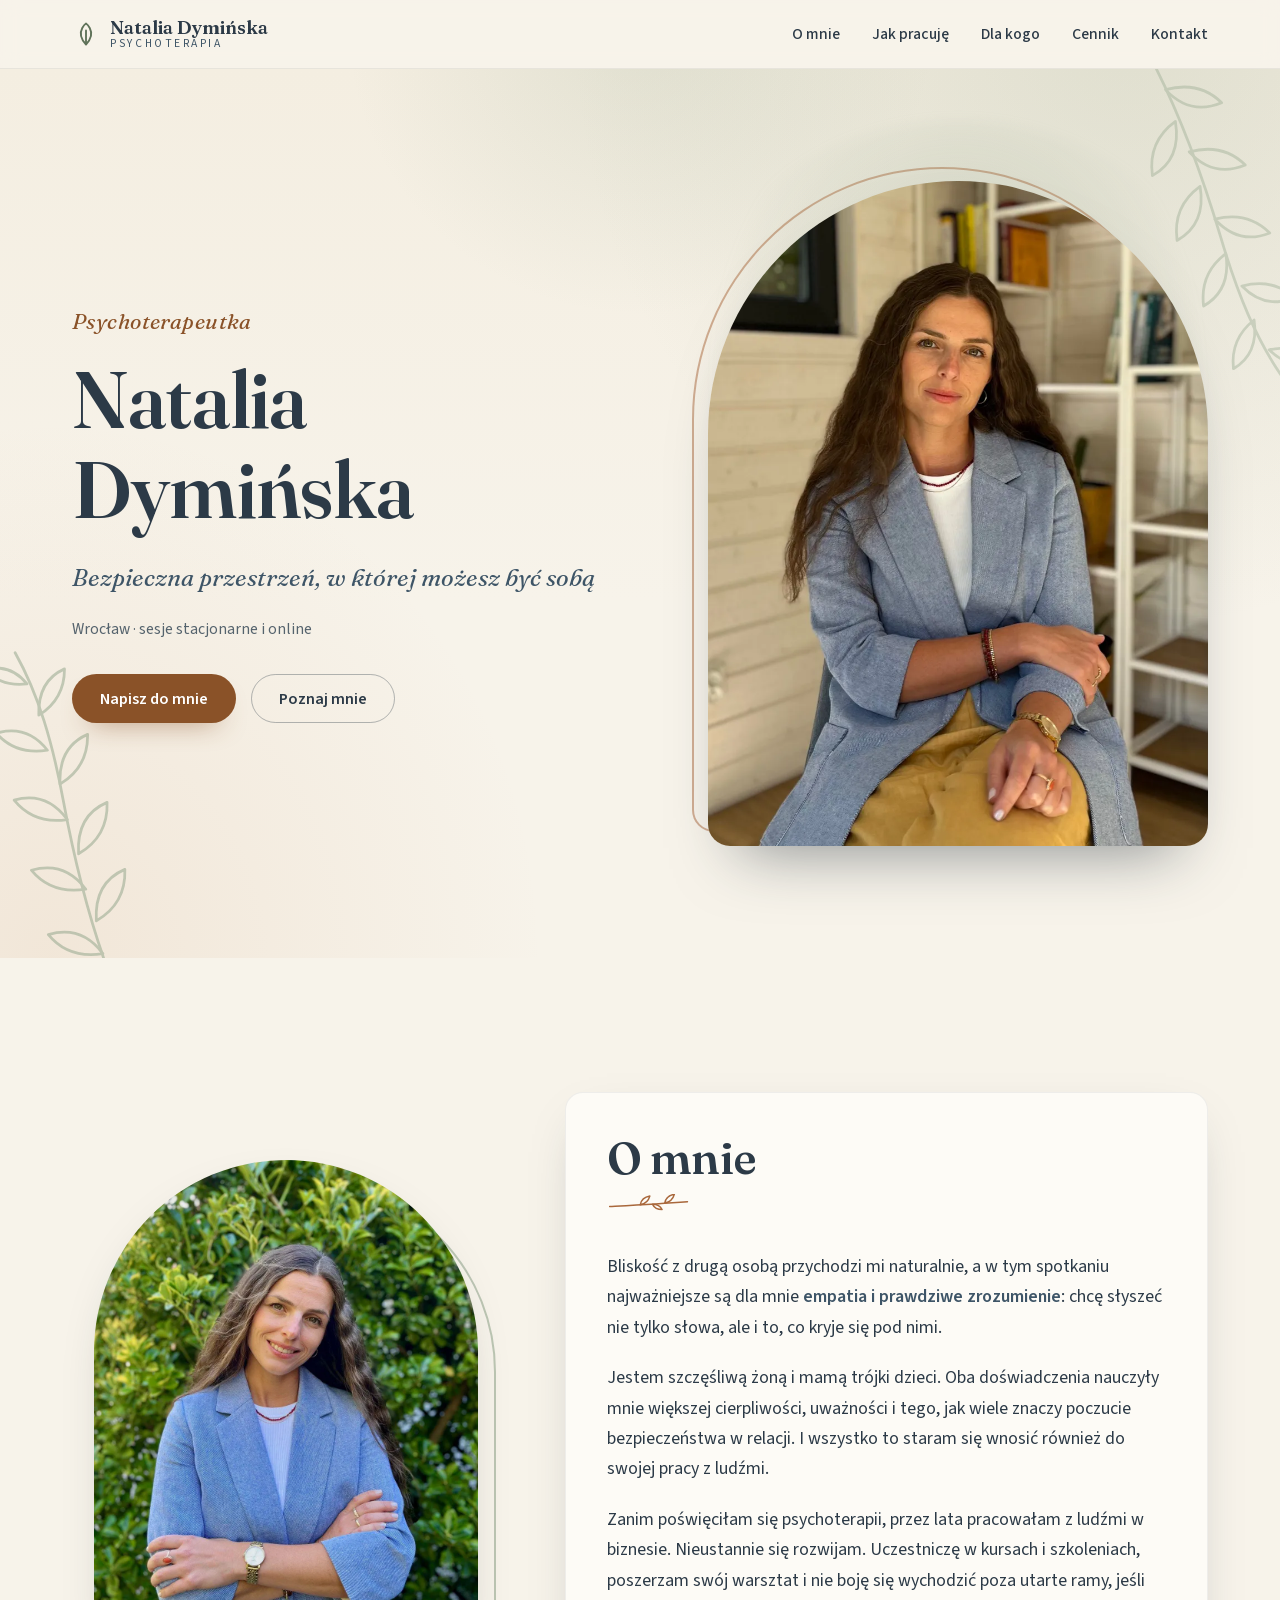
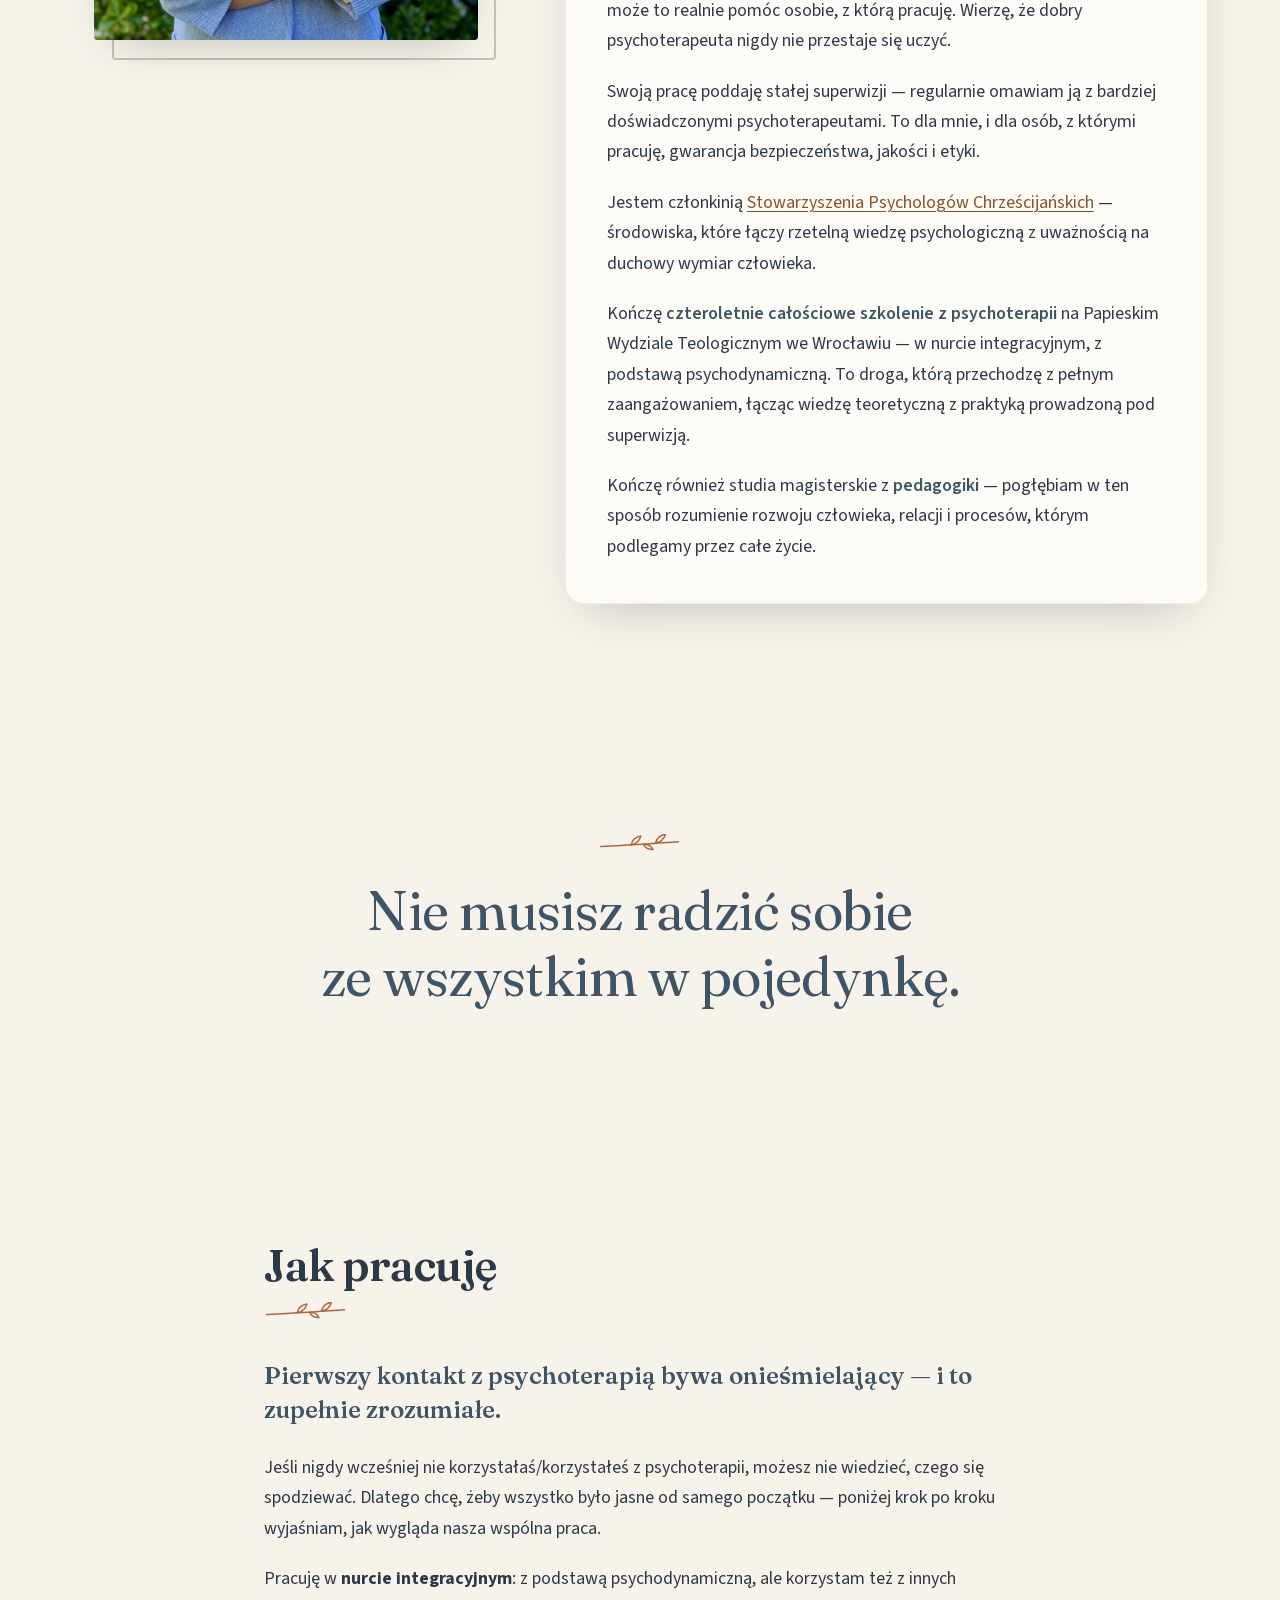
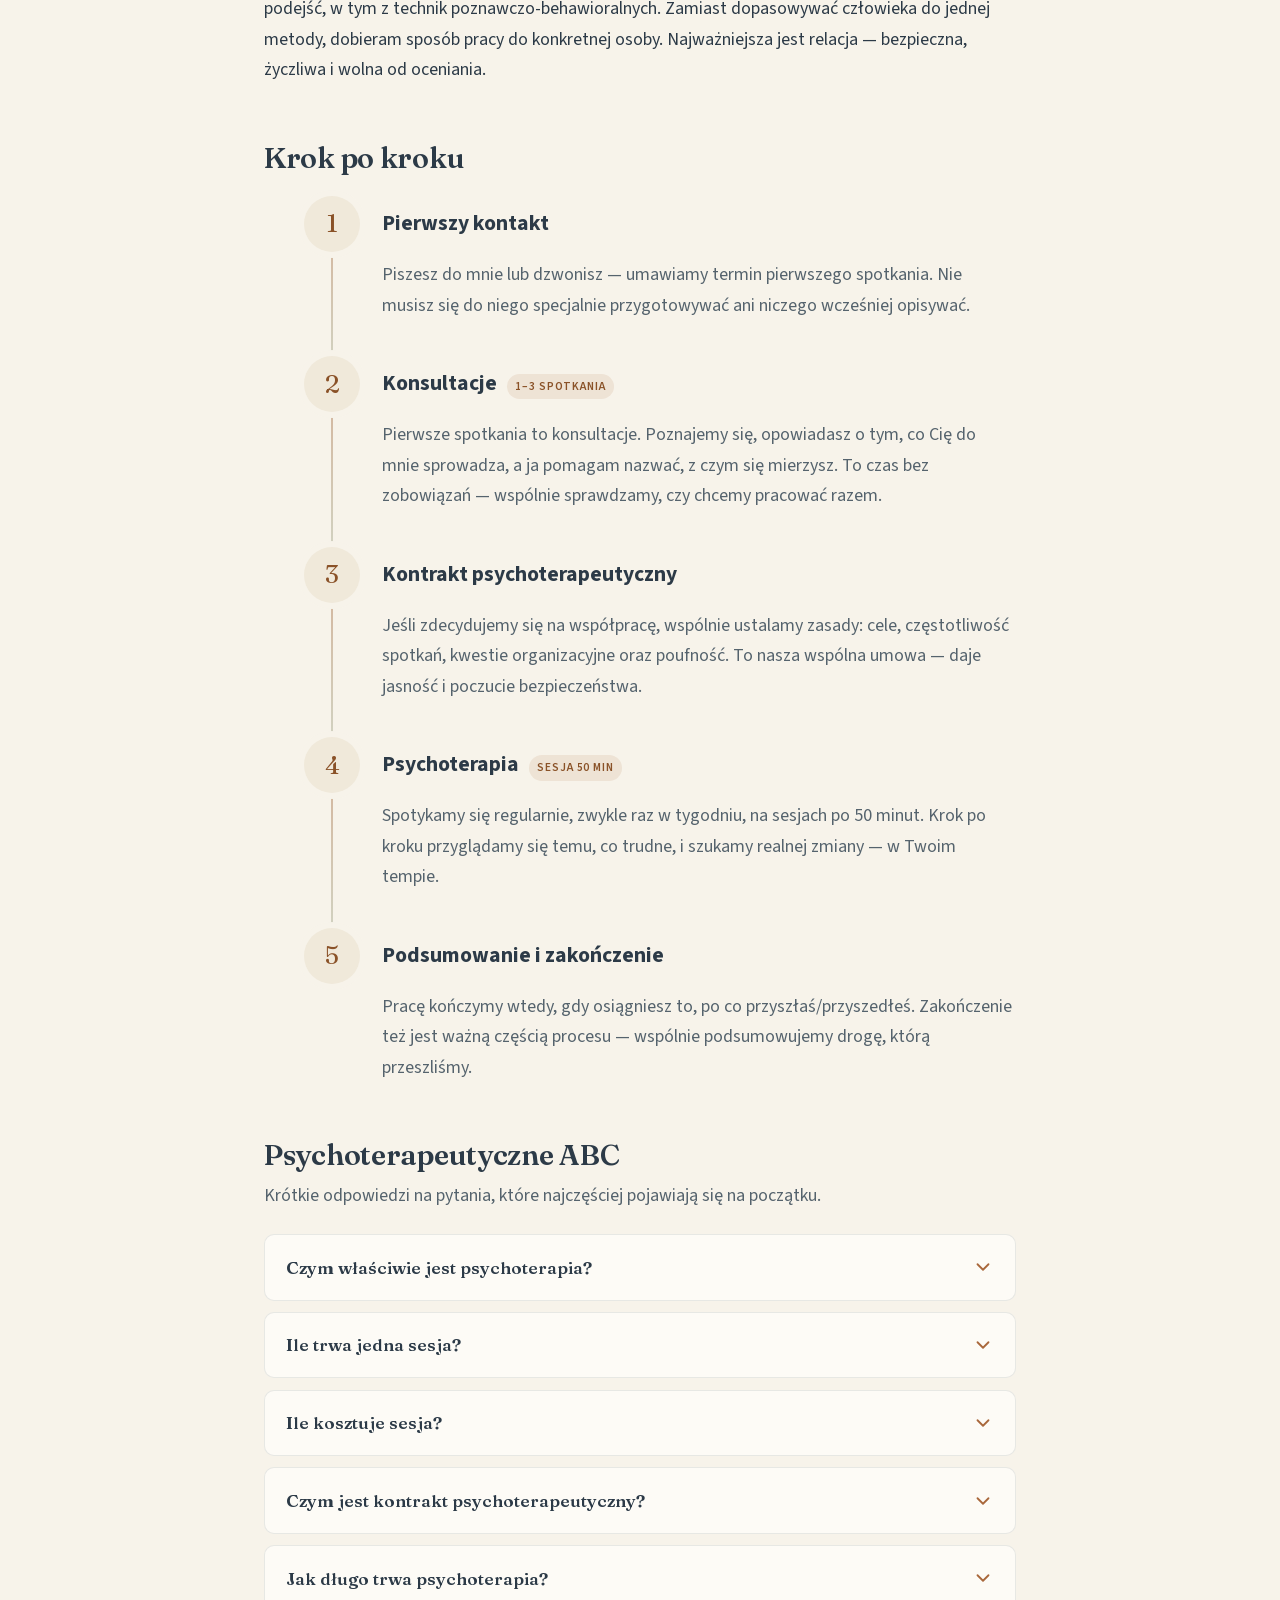
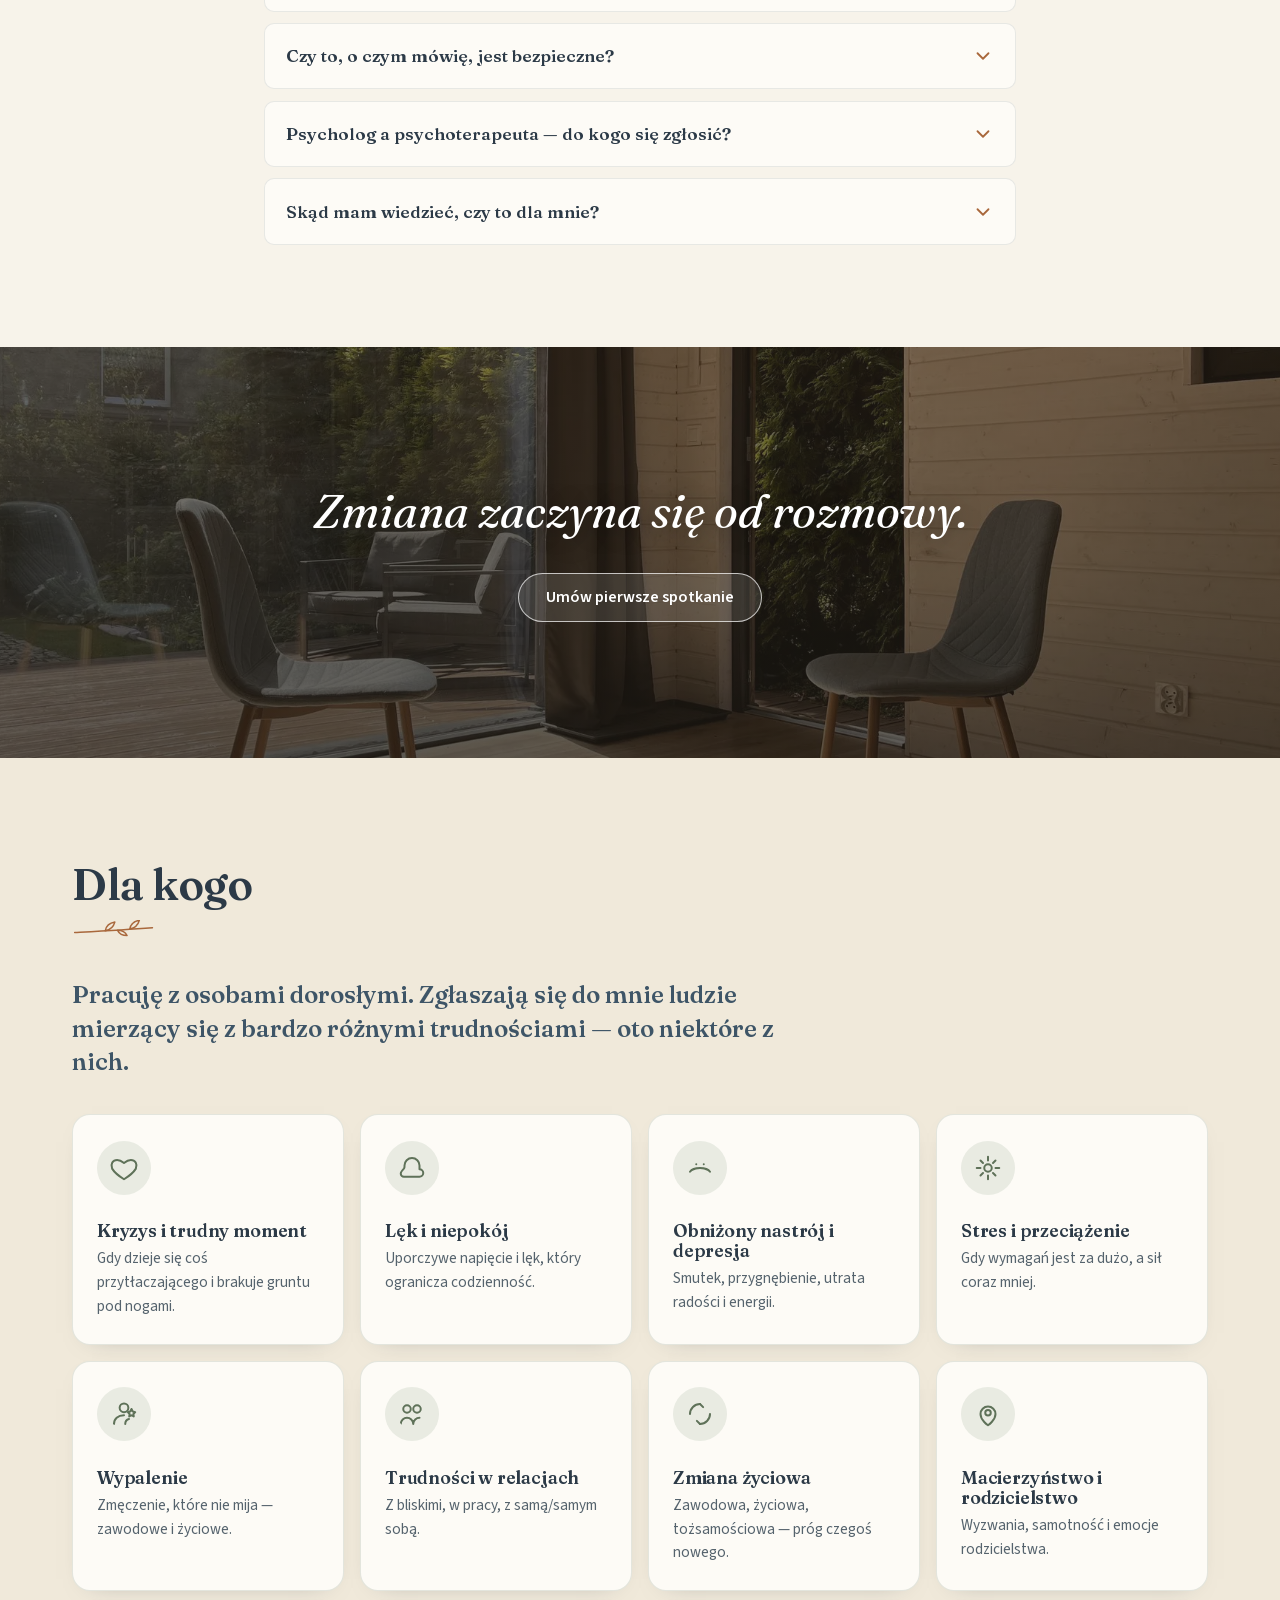
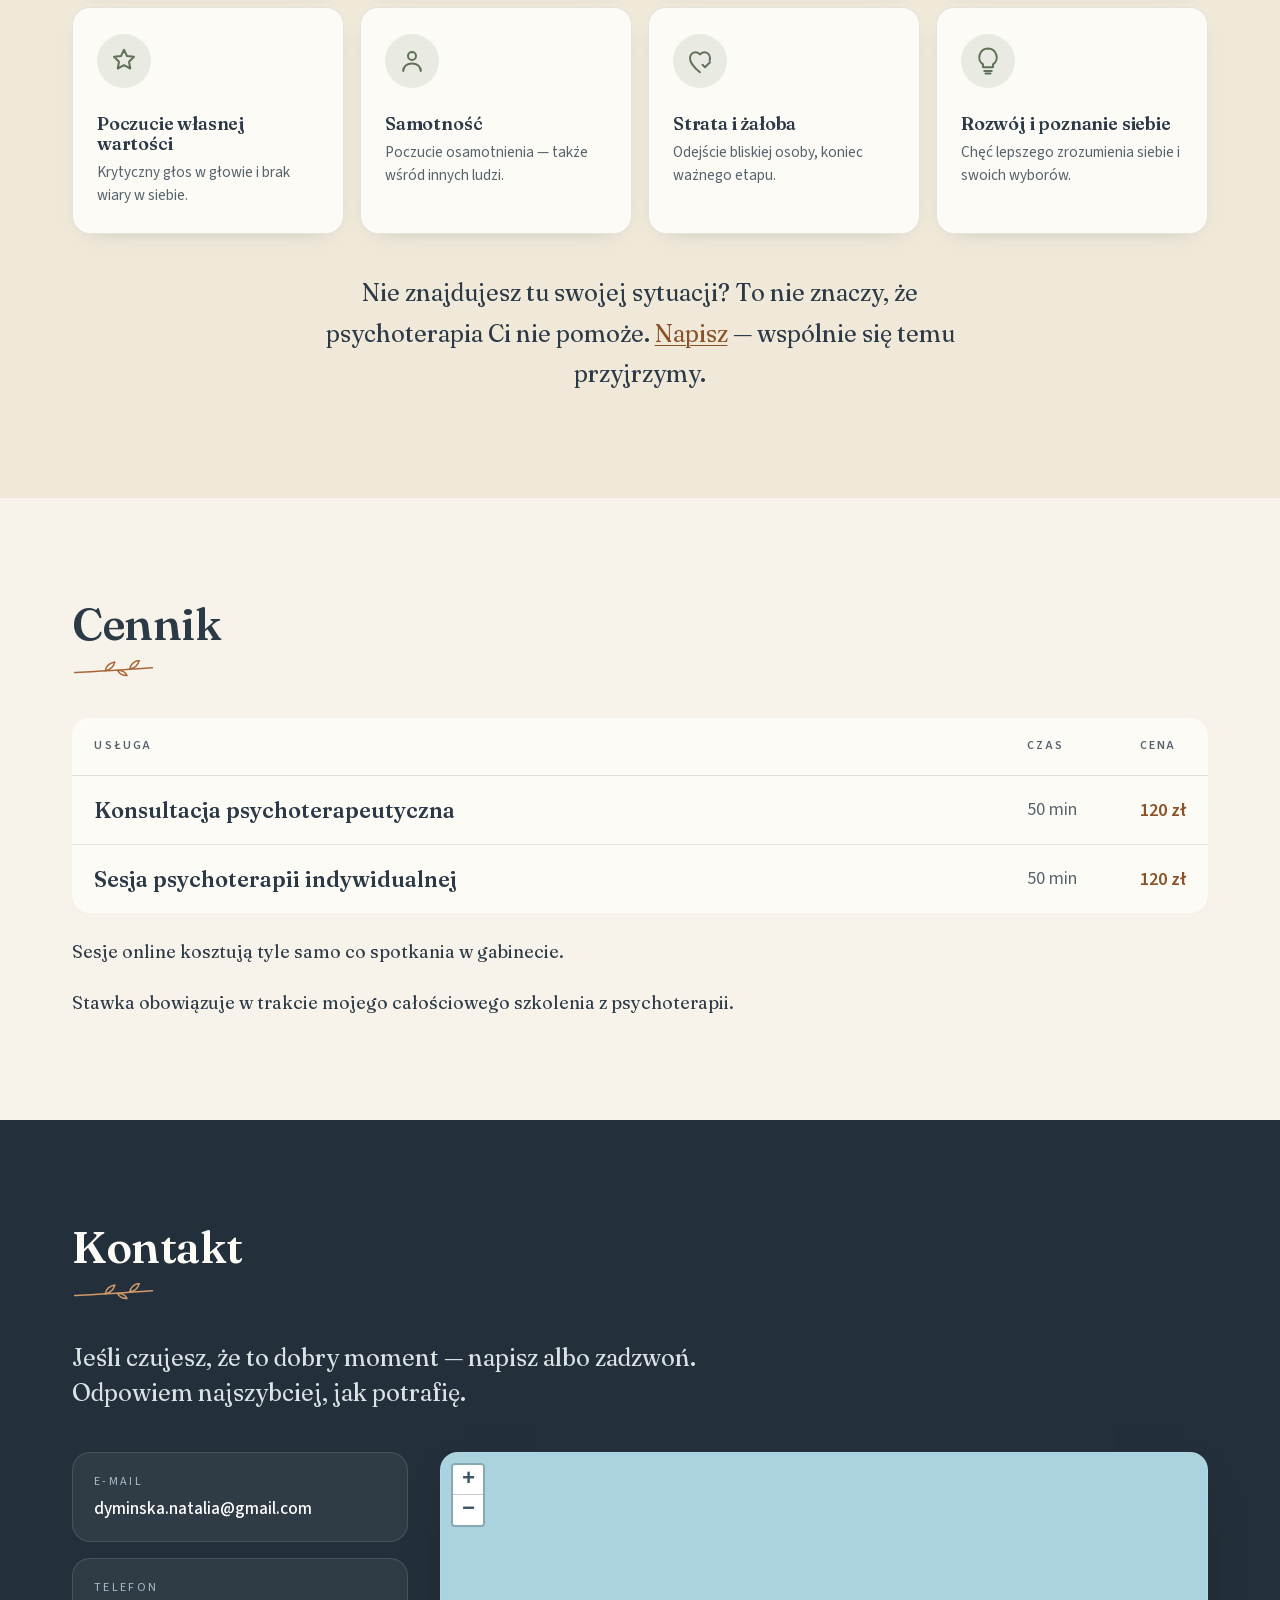
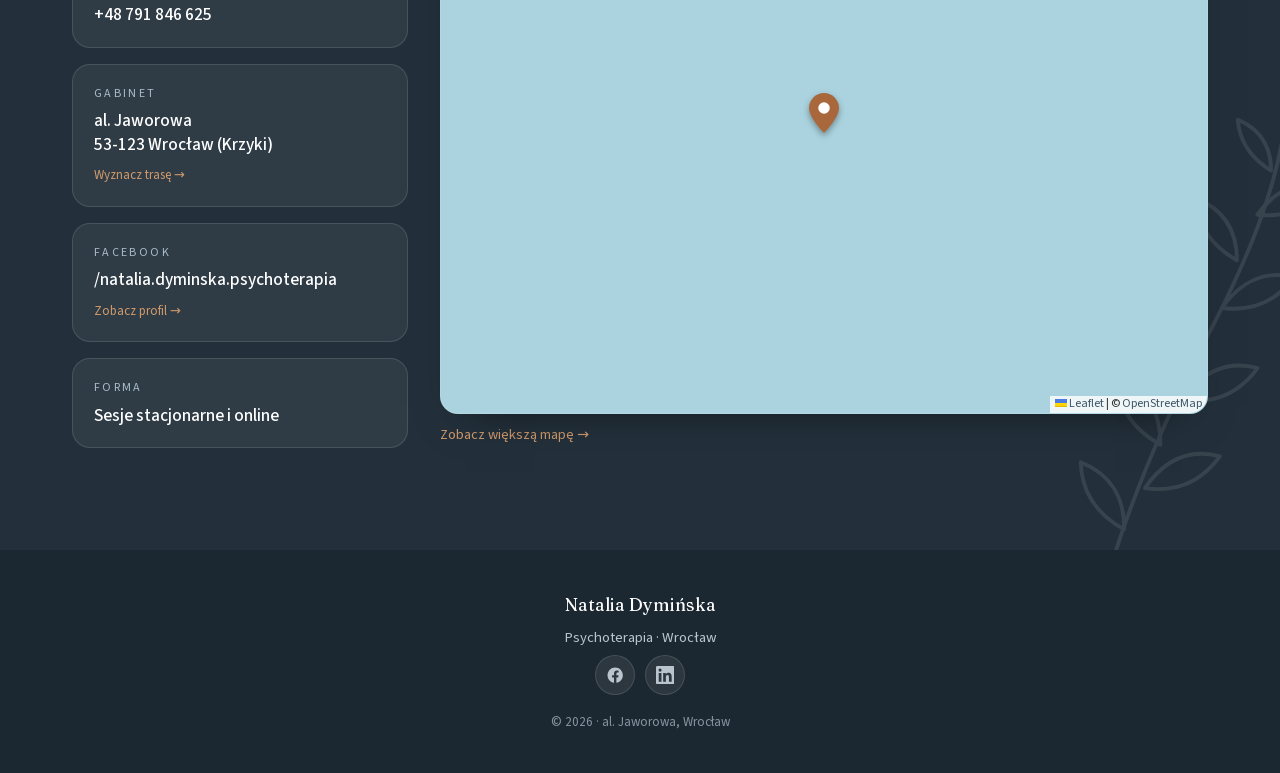
==== commit f3f36b67: "LinkedIn: ikona w stopce i sameAs obok Facebooka Profil linkedin.com/in/natalia-dyminska-psychoterap" ====
--- a/index.html
+++ b/index.html
@@ -42,7 +42,10 @@
         "name": "Natalia Dymińska — psychoterapia",
         "description": "Psychoterapia dla osób dorosłych we Wrocławiu (Krzyki) — stacjonarnie i online. Pomoc psychologiczna w depresji, lęku, kryzysie, wypaleniu i trudnościach w relacjach.",
         "url": "https://nataliadyminska.pl/",
-        "sameAs": ["https://www.facebook.com/natalia.dyminska.psychoterapia"],
+        "sameAs": [
+          "https://www.facebook.com/natalia.dyminska.psychoterapia",
+          "https://www.linkedin.com/in/natalia-dyminska-psychoterapia/"
+        ],
         "telephone": "+48791846625",
         "email": "dyminska.natalia@gmail.com",
         "image": "https://nataliadyminska.pl/assets/icons/og-image.jpg",
@@ -101,7 +104,10 @@
         "name": "Natalia Dymińska",
         "jobTitle": "Psychoterapeutka",
         "url": "https://nataliadyminska.pl/",
-        "sameAs": ["https://www.facebook.com/natalia.dyminska.psychoterapia"],
+        "sameAs": [
+          "https://www.facebook.com/natalia.dyminska.psychoterapia",
+          "https://www.linkedin.com/in/natalia-dyminska-psychoterapia/"
+        ],
         "email": "mailto:dyminska.natalia@gmail.com",
         "telephone": "+48791846625",
         "knowsLanguage": ["pl", "en", "de"],
@@ -599,14 +605,12 @@
             <svg class="social__icon" aria-hidden="true" focusable="false"><use href="#icon-facebook"/></svg>
           </a>
         </li>
-        <!-- LinkedIn — odkomentuj i wstaw adres profilu, gdy będzie gotowy
         <li>
-          <a class="social__link" href="https://www.linkedin.com/in/ADRES-PROFILU/"
+          <a class="social__link" href="https://www.linkedin.com/in/natalia-dyminska-psychoterapia/"
              target="_blank" rel="noopener" aria-label="LinkedIn — Natalia Dymińska" title="LinkedIn">
             <svg class="social__icon" aria-hidden="true" focusable="false"><use href="#icon-linkedin"/></svg>
           </a>
         </li>
-        -->
       </ul>
       <p class="site-footer__copy">© <span data-year>2026</span> · al. Jaworowa, Wrocław</p>
     </div>
--- a/styles/main.css
+++ b/styles/main.css
@@ -416,8 +416,11 @@
 .price-table tbody tr + tr th, .price-table tbody tr + tr td {
   border-top: 1px solid rgba(44, 58, 71, 0.1);
 }
-.price-table__num { white-space: nowrap; text-align: right; color: var(--color-ink-muted); width: 1%; }
+.price-table__num { white-space: nowrap; color: var(--color-ink-muted); }
+/* Reguły zakładające display:table — tylko powyżej progu, bo na mobile
+   wiersz jest blokiem, a komórki inline-block (width:1% dałoby ~3px). */
 @media (min-width: 561px) {
+  .price-table__num { width: 1%; text-align: right; }
   .price-table thead th.price-table__num,
   .price-table tbody td.price-table__num { padding-left: 2.5rem; }
 }
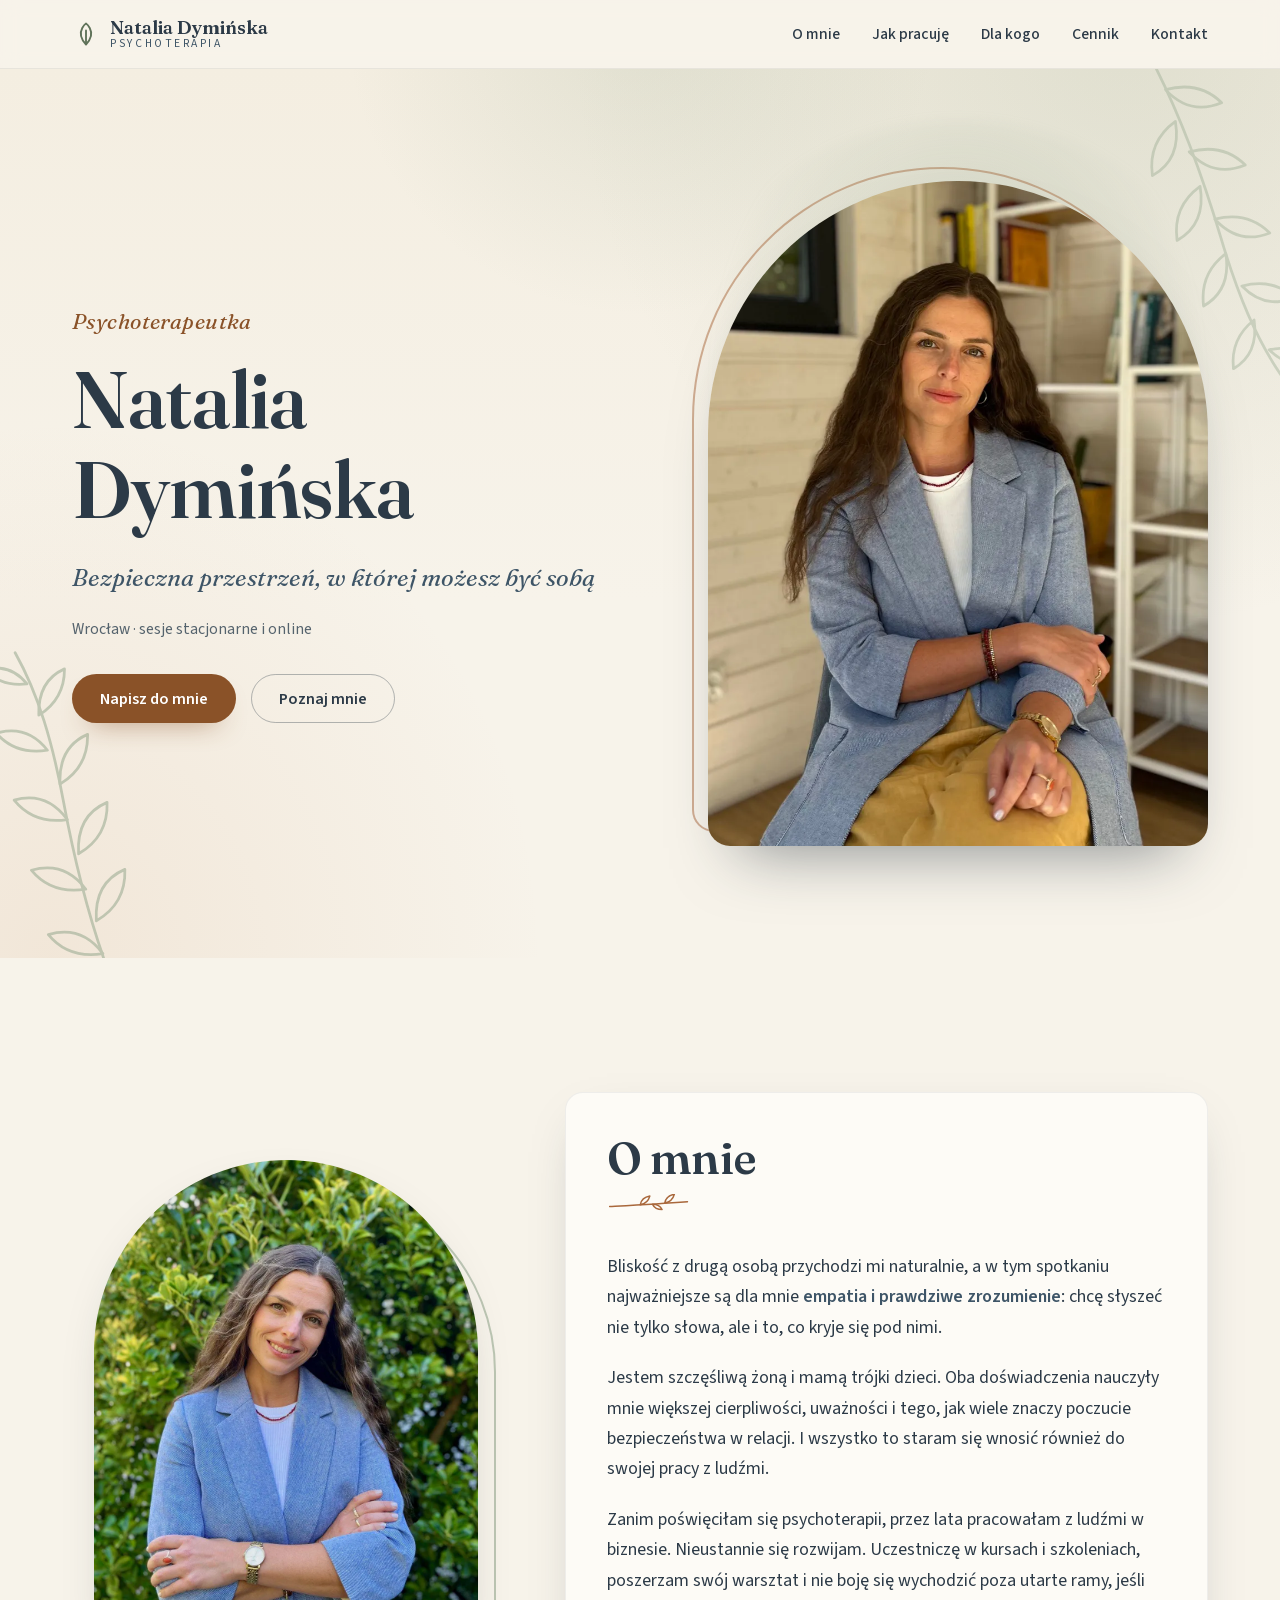
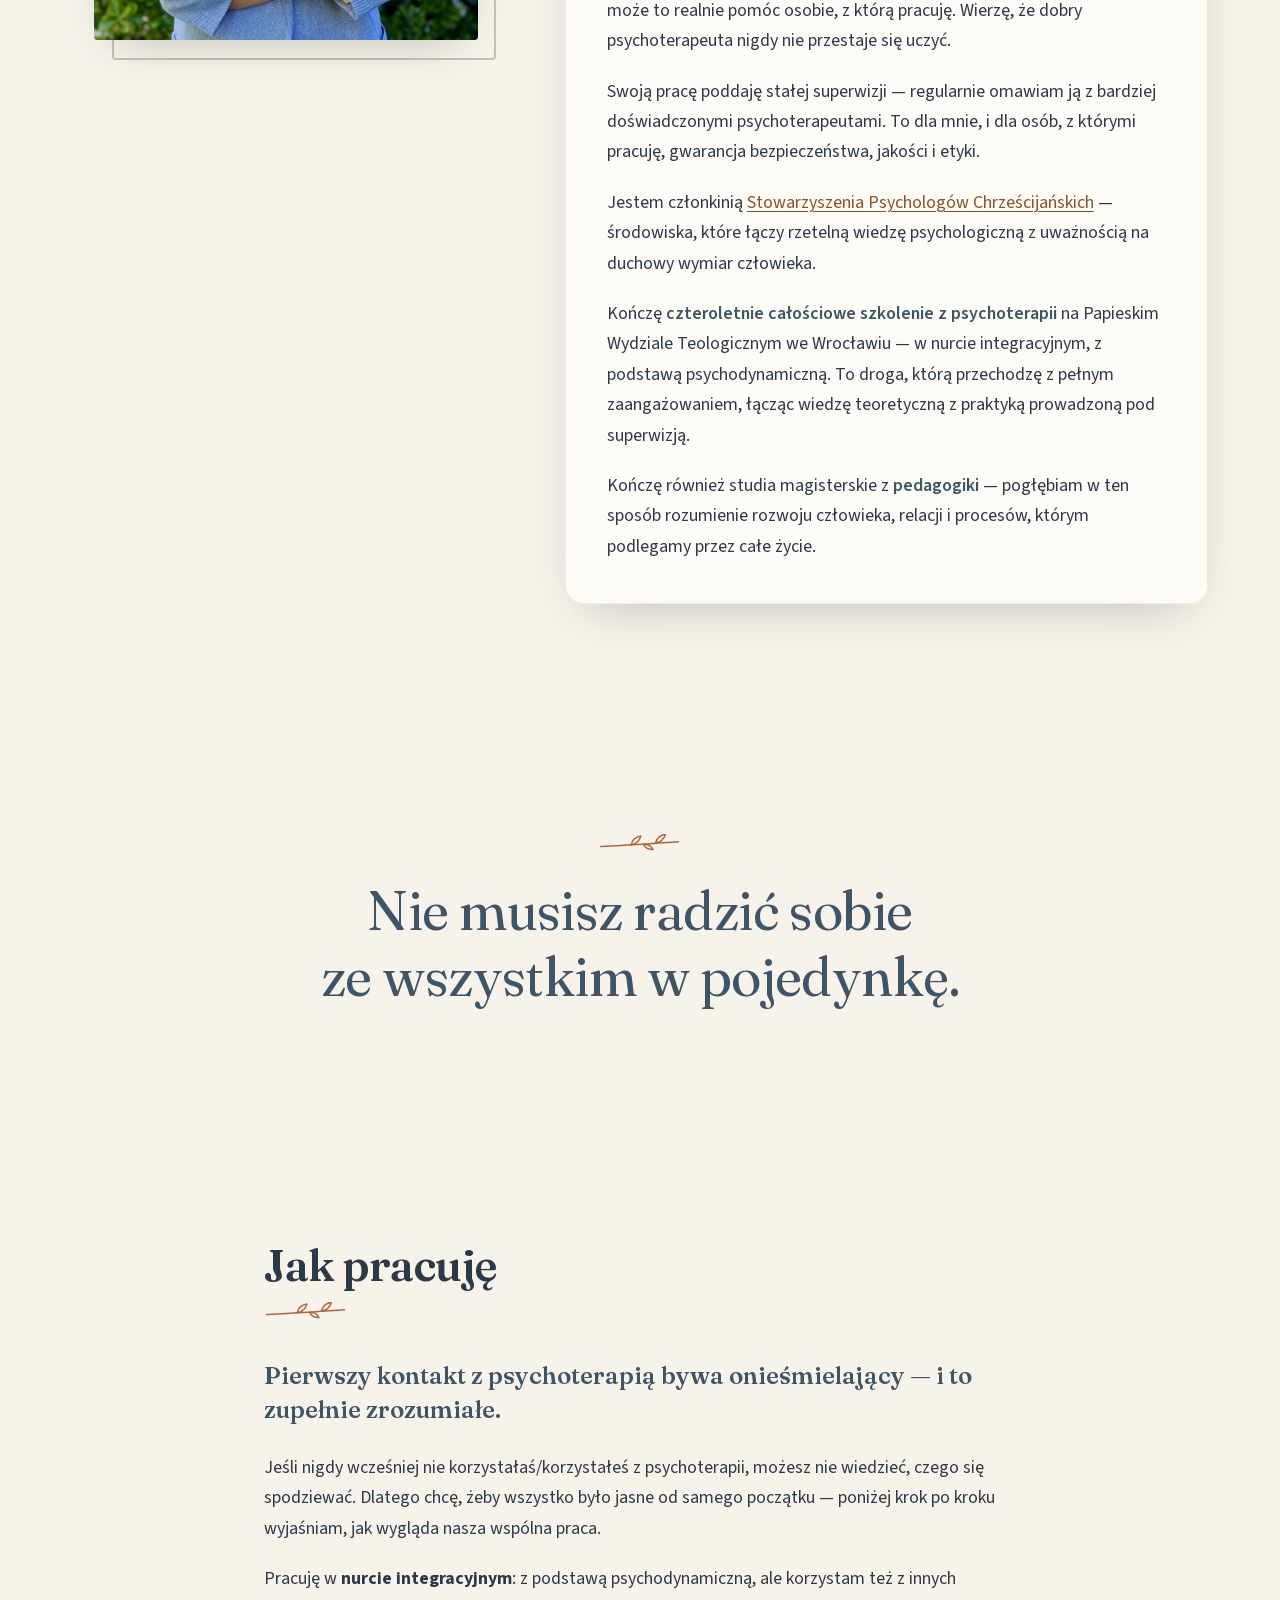
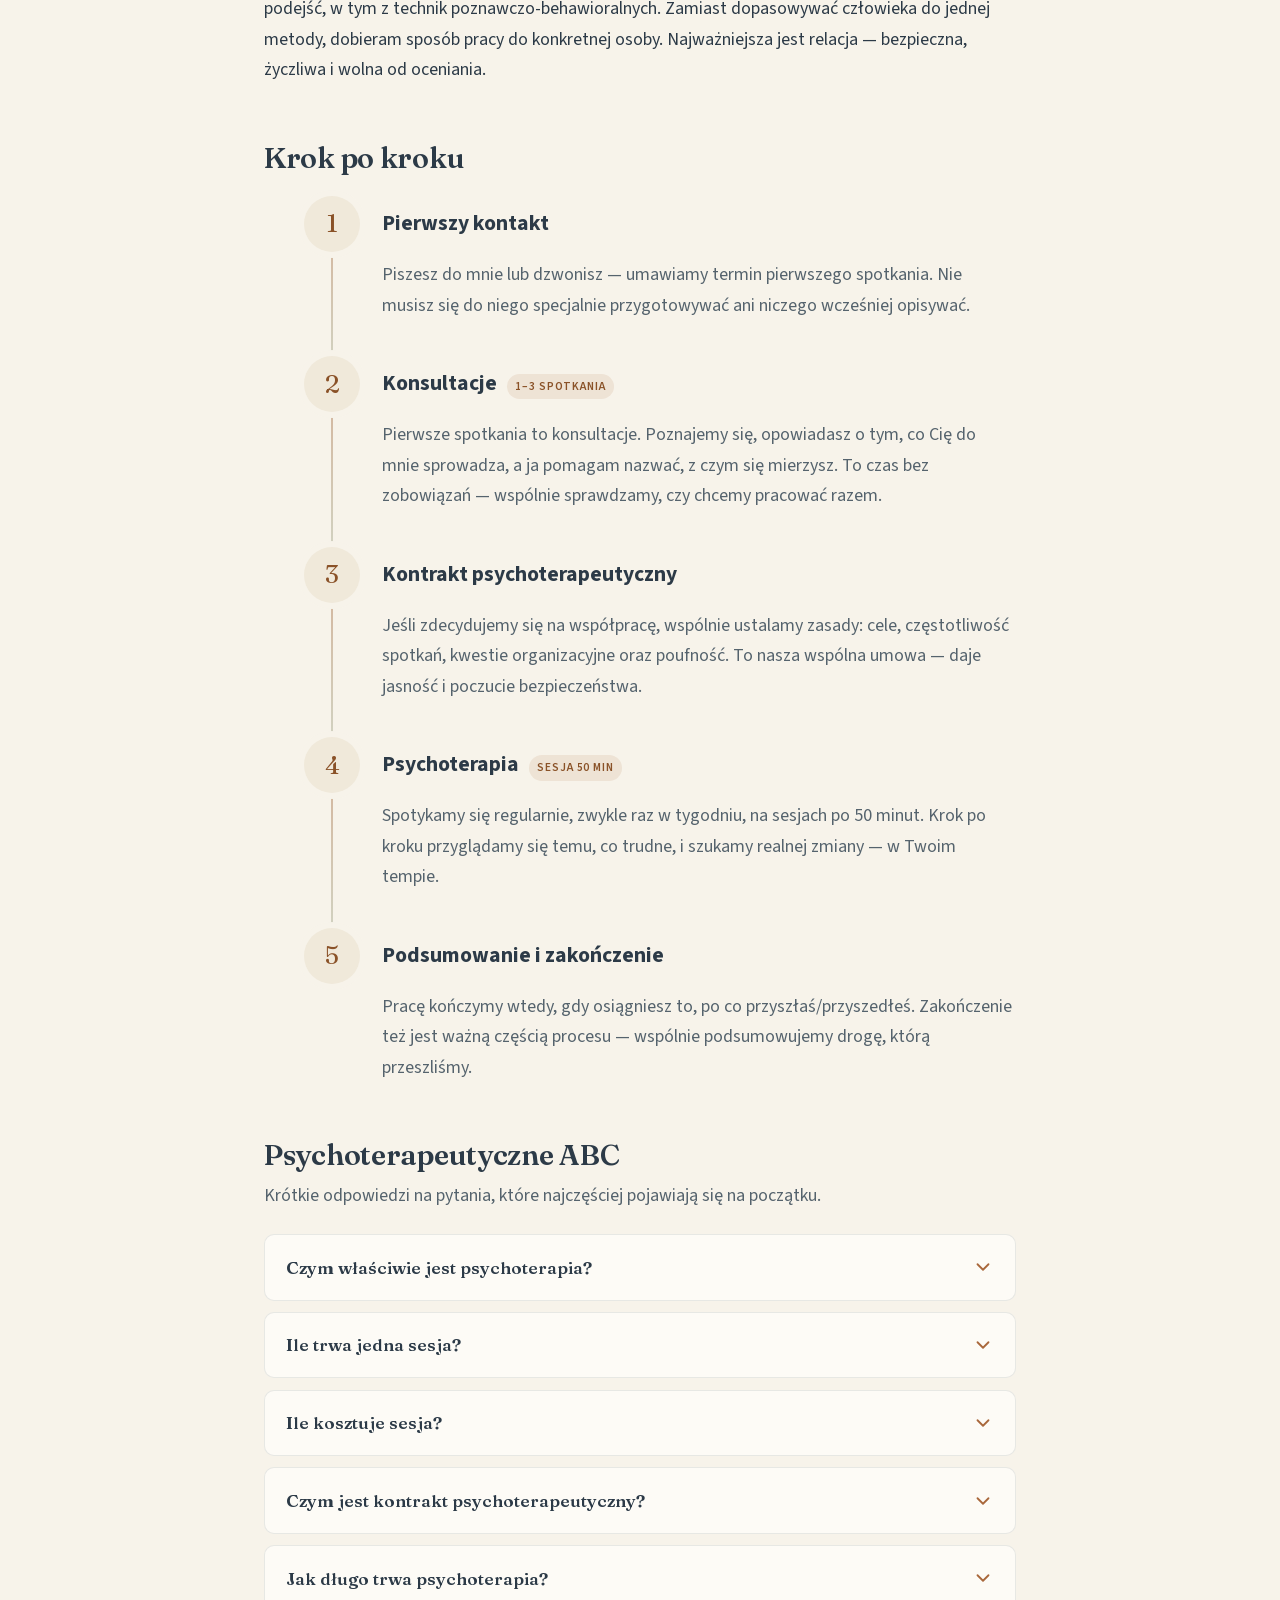
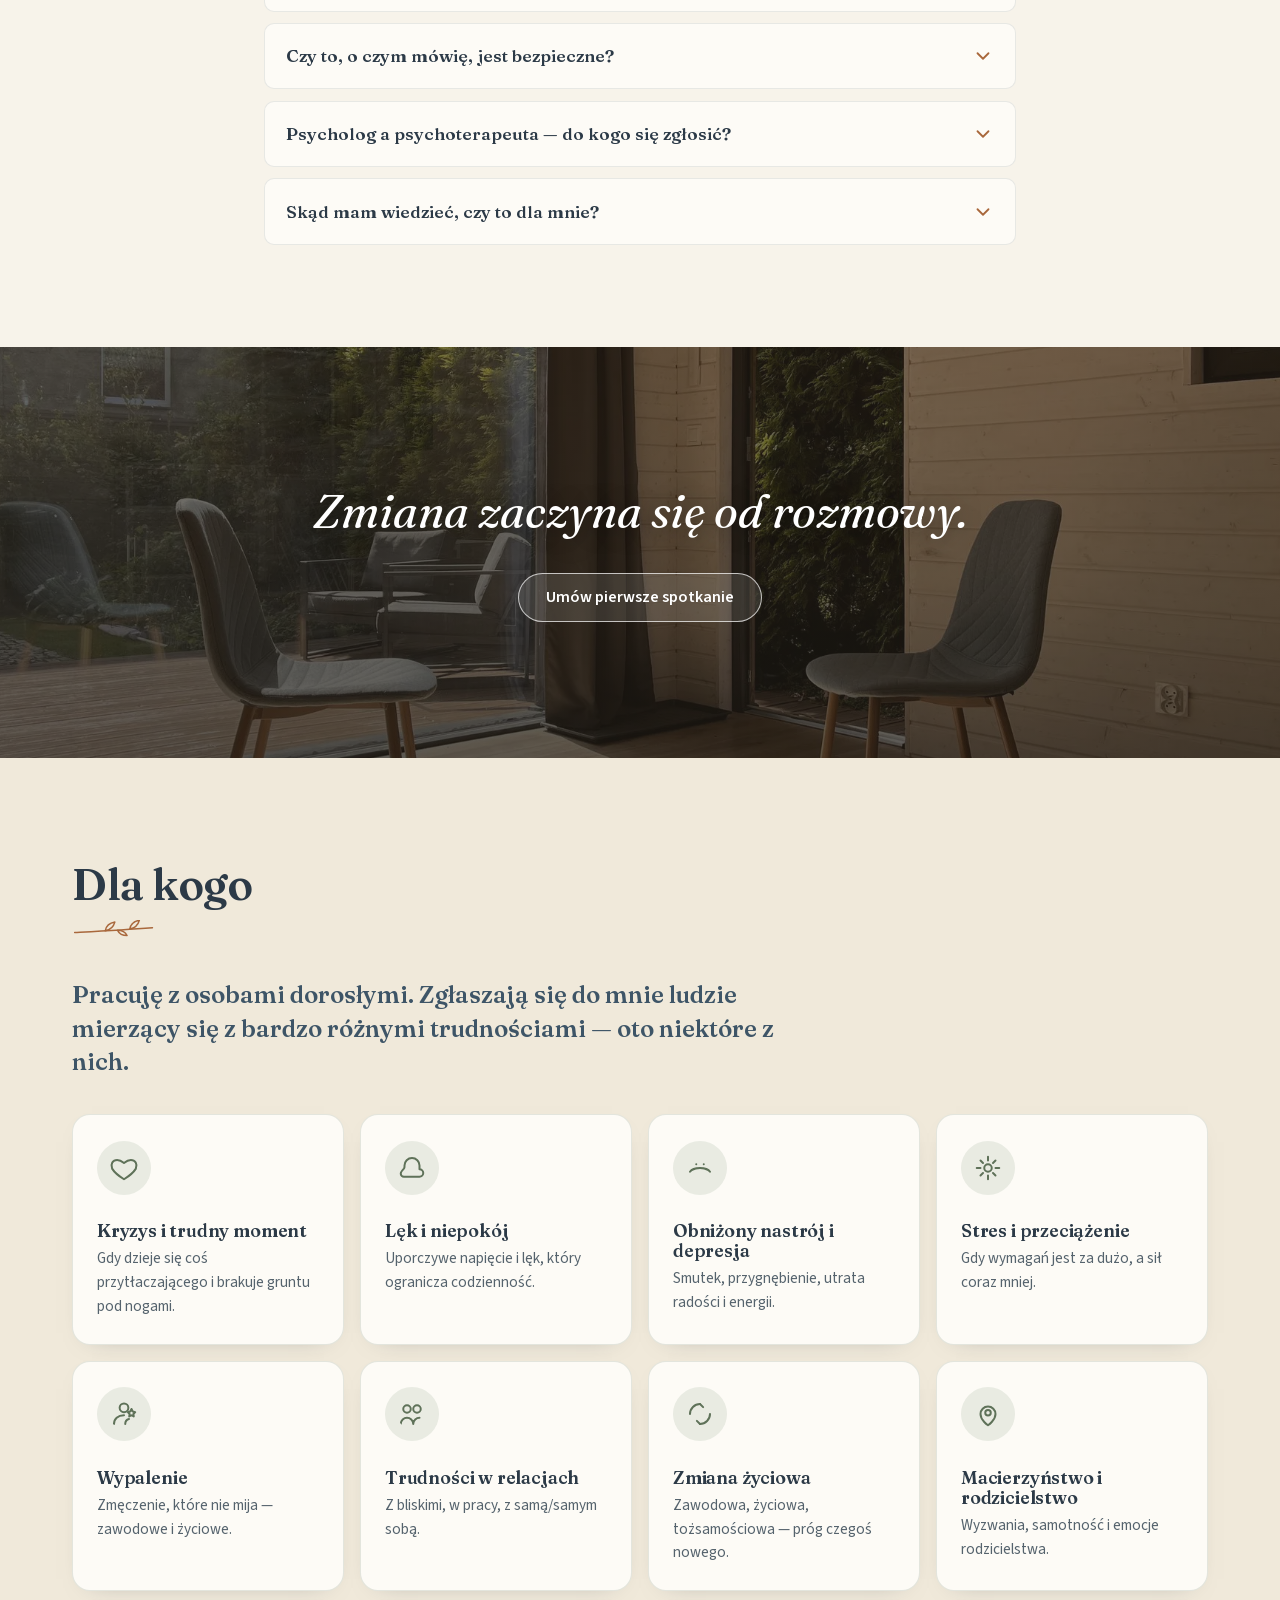
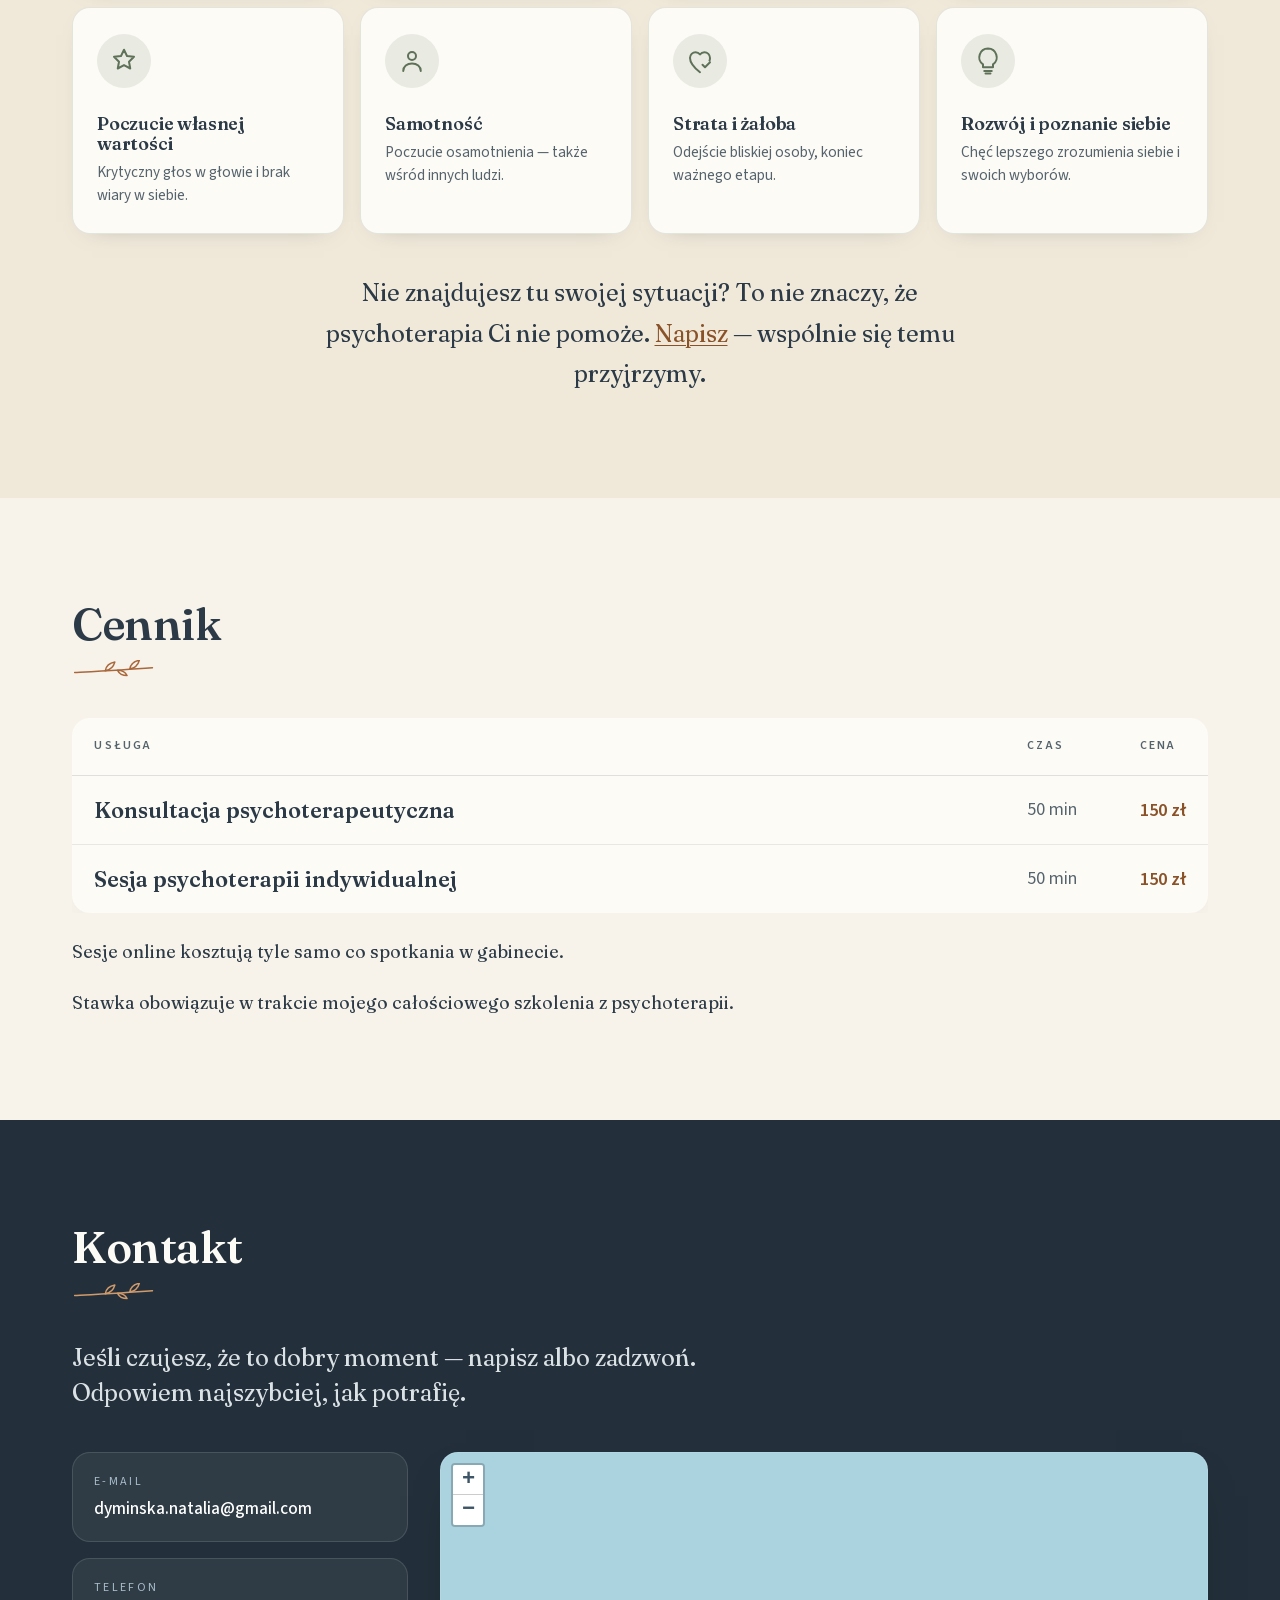
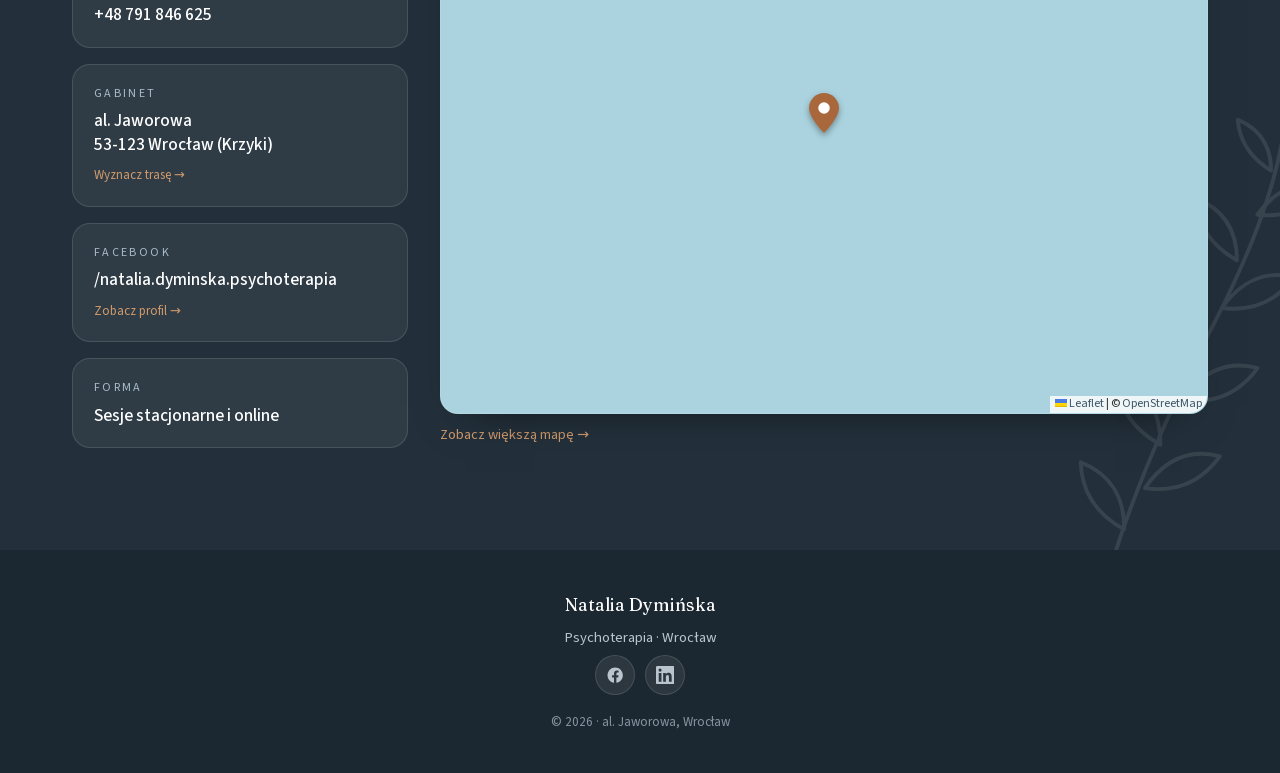
==== commit 0d2e5a90: "Cennik: stawka 150 zł zamiast 120 zł Decyzja Natalii po konsultacji z osobami z branży. Podmienione " ====
--- a/index.html
+++ b/index.html
@@ -61,7 +61,7 @@
           "addressCountry": "PL"
         },
         "availableLanguage": ["pl", "en", "de"],
-        "priceRange": "120 zł",
+        "priceRange": "150 zł",
         "currenciesAccepted": "PLN",
         "hasOfferCatalog": {
           "@type": "OfferCatalog",
@@ -69,7 +69,7 @@
           "itemListElement": [
             {
               "@type": "Offer",
-              "price": "120",
+              "price": "150",
               "priceCurrency": "PLN",
               "itemOffered": {
                 "@type": "Service",
@@ -80,7 +80,7 @@
             },
             {
               "@type": "Offer",
-              "price": "120",
+              "price": "150",
               "priceCurrency": "PLN",
               "itemOffered": {
                 "@type": "Service",
@@ -135,7 +135,7 @@
           {
             "@type": "Question",
             "name": "Ile kosztuje sesja?",
-            "acceptedAnswer": { "@type": "Answer", "text": "Konsultacja psychoterapeutyczna i sesja psychoterapii indywidualnej kosztują 120 zł za 50 minut — tyle samo w gabinecie i online. Stawka obowiązuje w trakcie mojego całościowego szkolenia z psychoterapii." }
+            "acceptedAnswer": { "@type": "Answer", "text": "Konsultacja psychoterapeutyczna i sesja psychoterapii indywidualnej kosztują 150 zł za 50 minut — tyle samo w gabinecie i online. Stawka obowiązuje w trakcie mojego całościowego szkolenia z psychoterapii." }
           },
           {
             "@type": "Question",
@@ -377,7 +377,7 @@
               <svg class="accordion__icon" viewBox="0 0 24 24" aria-hidden="true"><path d="M6 9l6 6 6-6"/></svg>
             </summary>
             <div class="accordion__panel">
-              <p>Konsultacja psychoterapeutyczna i sesja psychoterapii indywidualnej kosztują 120 zł za 50 minut — tyle samo w gabinecie i online. Stawka obowiązuje w trakcie mojego całościowego szkolenia z psychoterapii. Pełny <a href="#cennik">cennik</a> znajdziesz niżej.</p>
+              <p>Konsultacja psychoterapeutyczna i sesja psychoterapii indywidualnej kosztują 150 zł za 50 minut — tyle samo w gabinecie i online. Stawka obowiązuje w trakcie mojego całościowego szkolenia z psychoterapii. Pełny <a href="#cennik">cennik</a> znajdziesz niżej.</p>
             </div>
           </details>
           <details class="accordion__item">
@@ -528,12 +528,12 @@
               <tr>
                 <th scope="row">Konsultacja psychoterapeutyczna</th>
                 <td class="price-table__num">50 min</td>
-                <td class="price-table__num price-table__cost">120&nbsp;zł</td>
+                <td class="price-table__num price-table__cost">150&nbsp;zł</td>
               </tr>
               <tr>
                 <th scope="row">Sesja psychoterapii indywidualnej</th>
                 <td class="price-table__num">50 min</td>
-                <td class="price-table__num price-table__cost">120&nbsp;zł</td>
+                <td class="price-table__num price-table__cost">150&nbsp;zł</td>
               </tr>
             </tbody>
           </table>
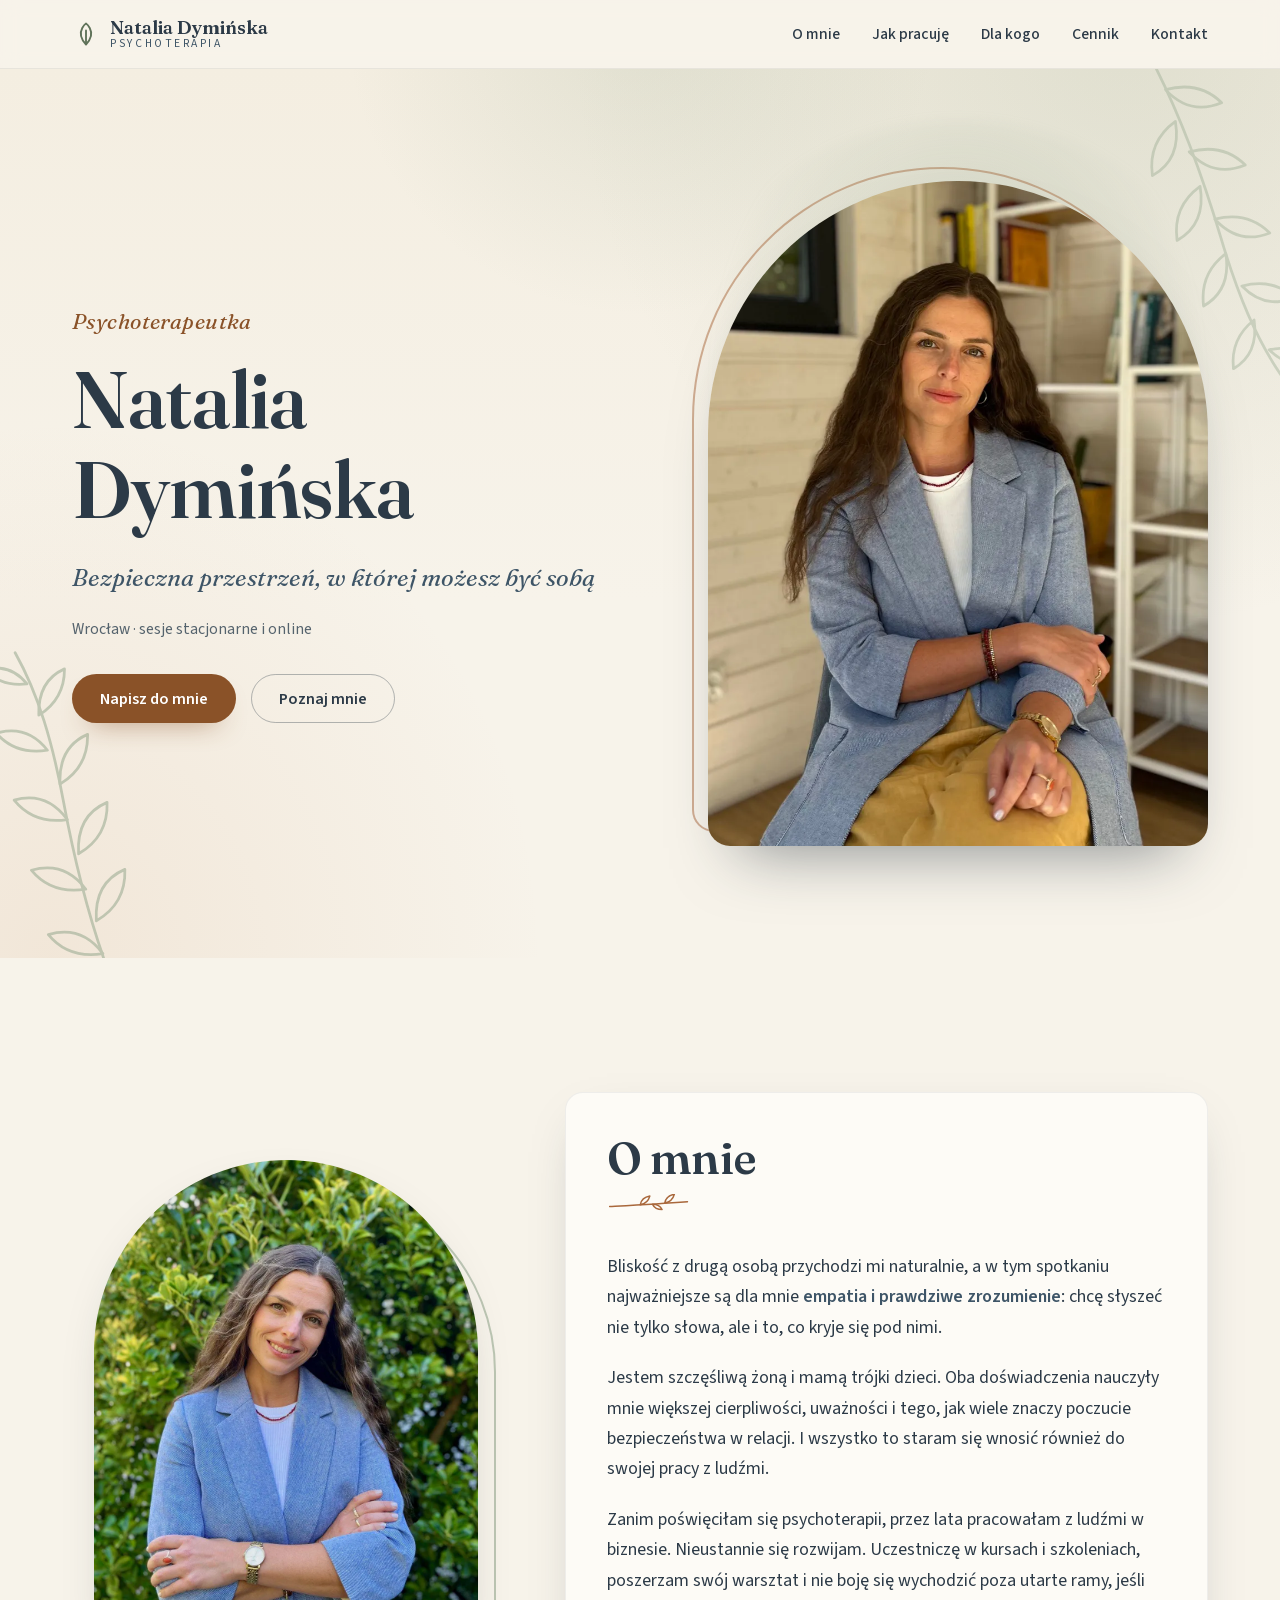
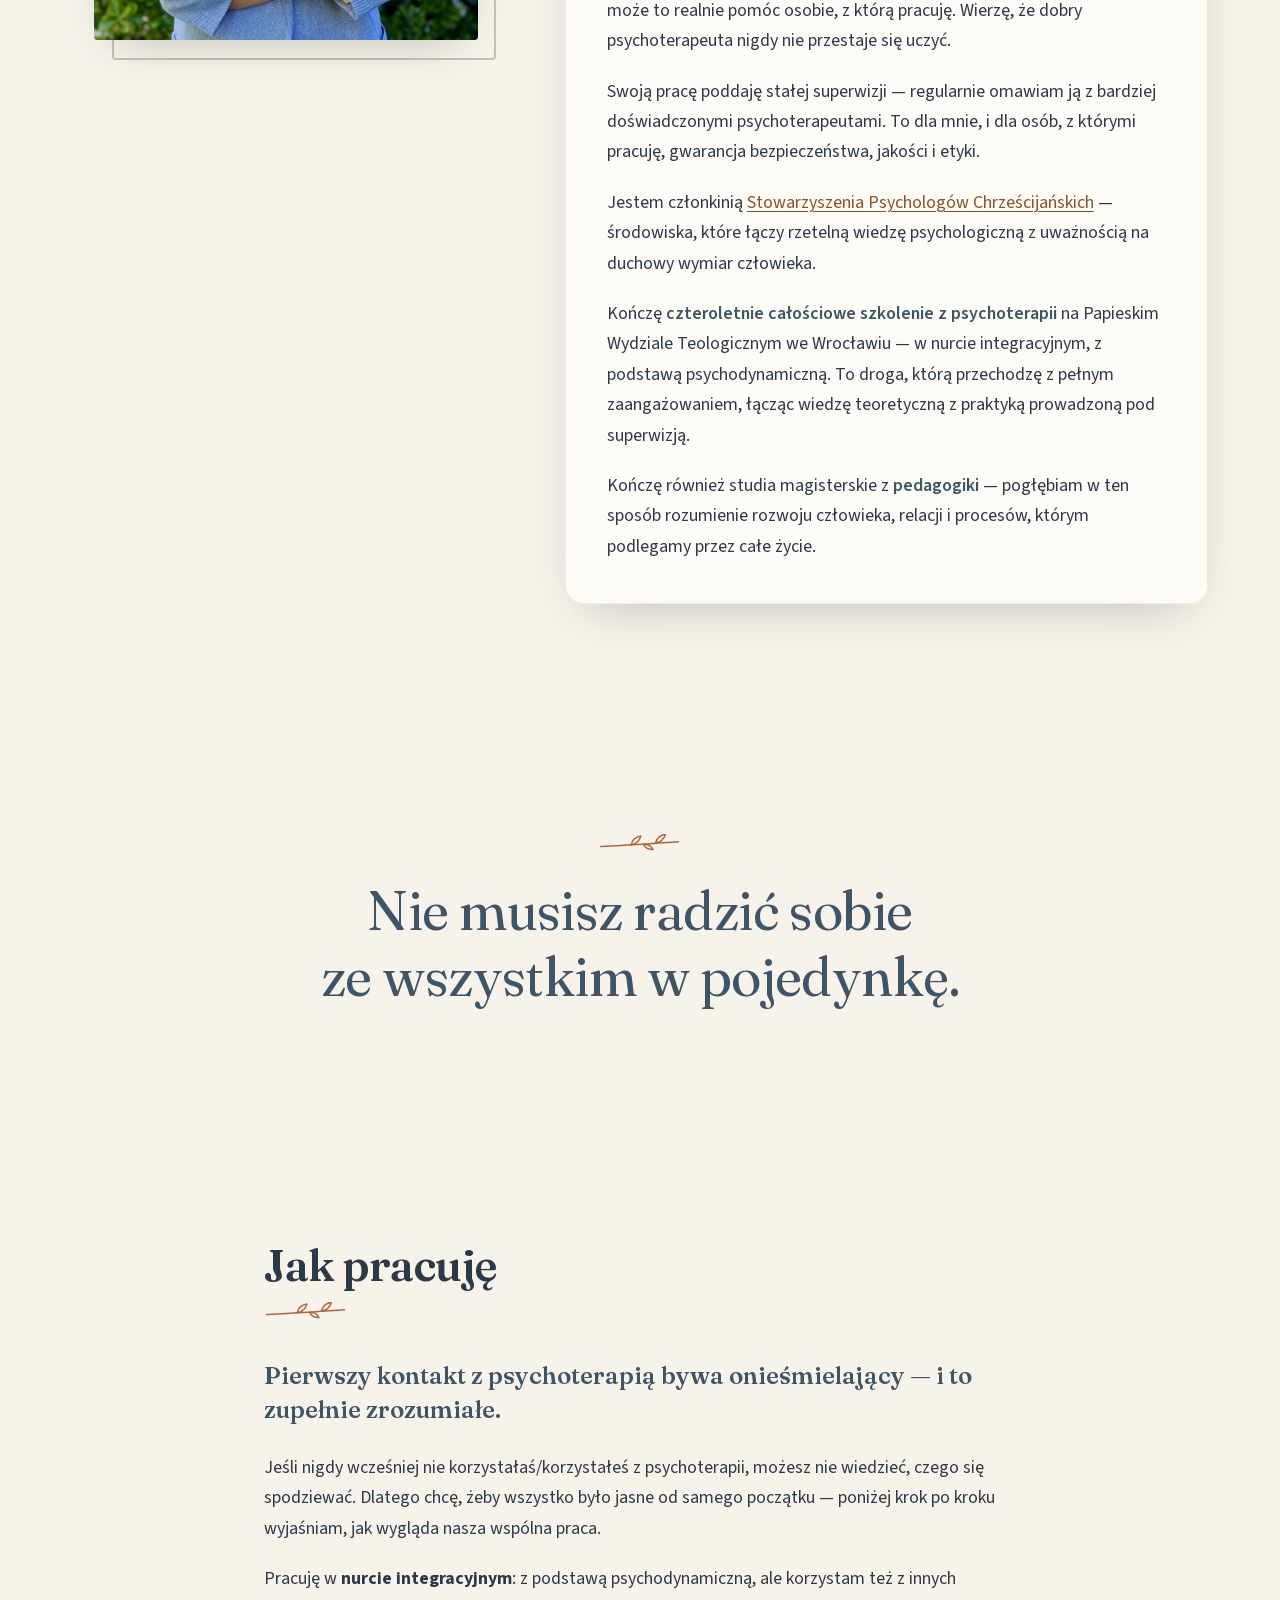
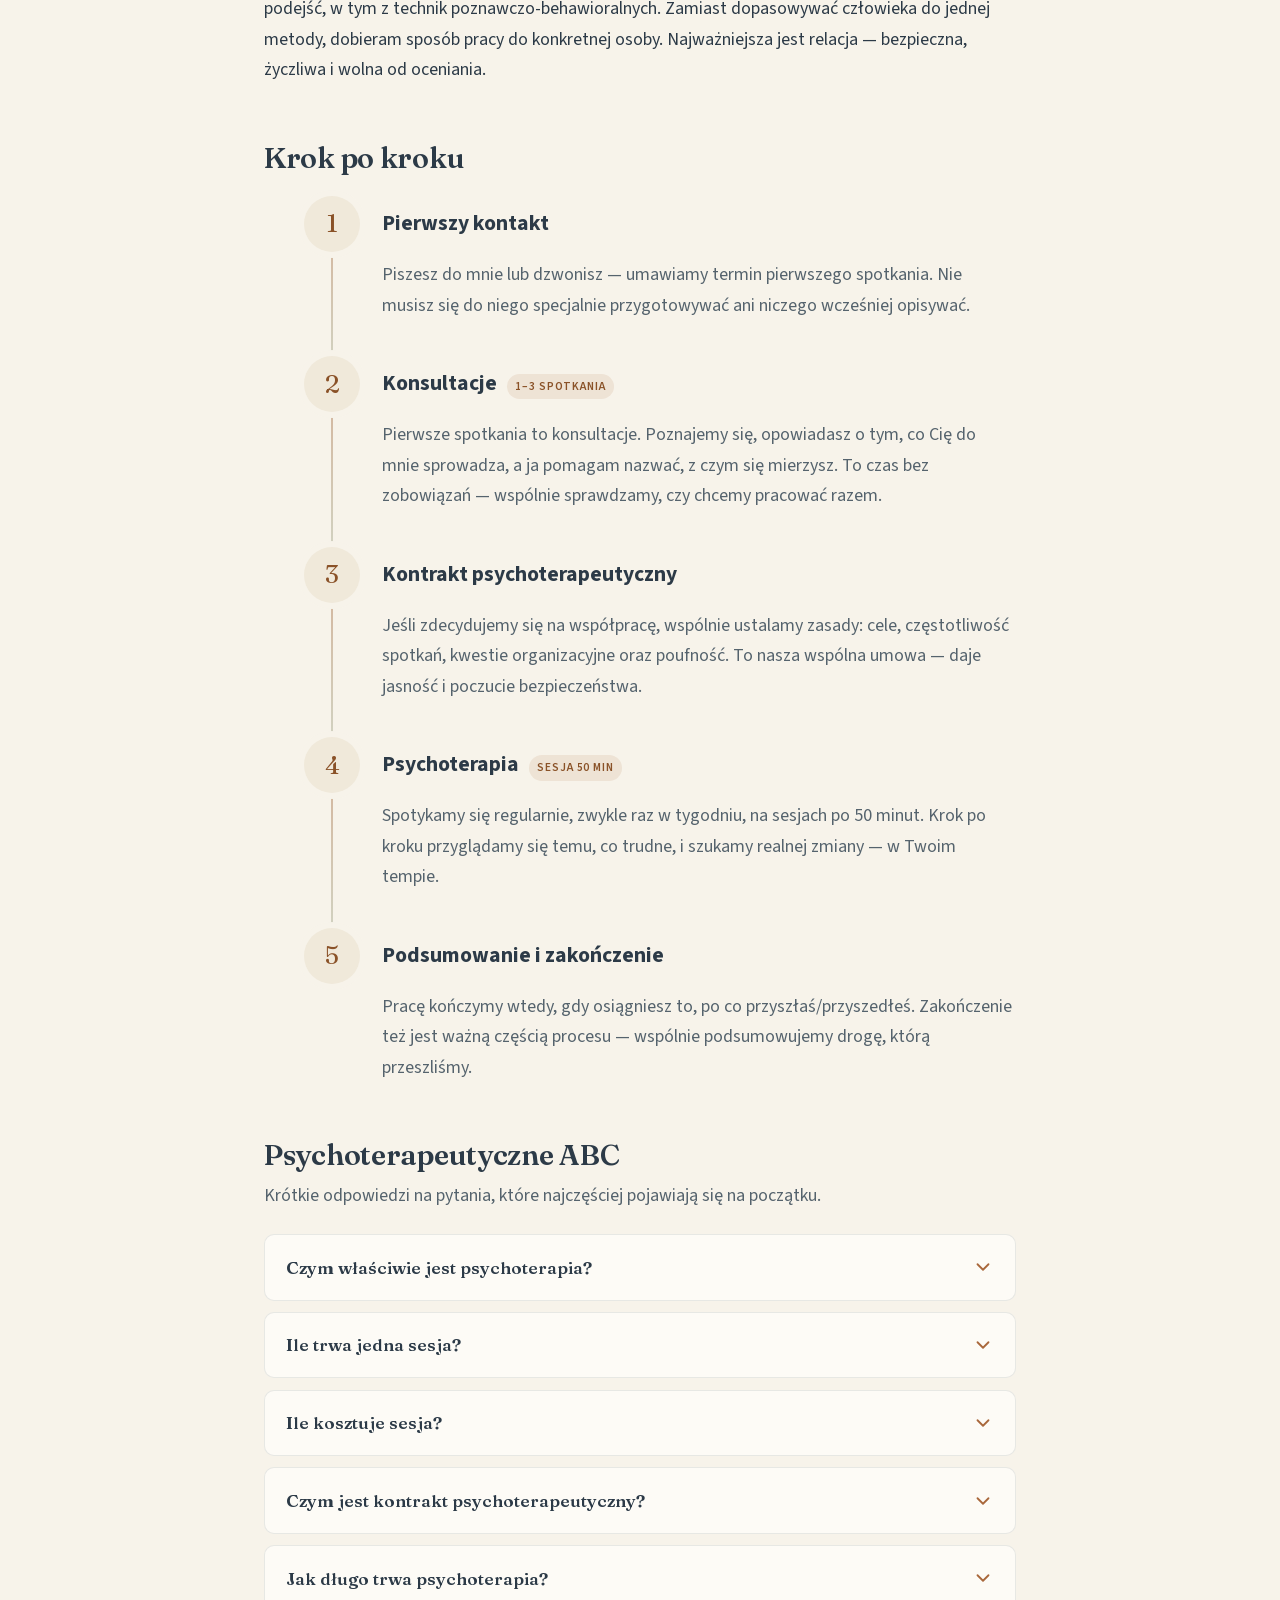
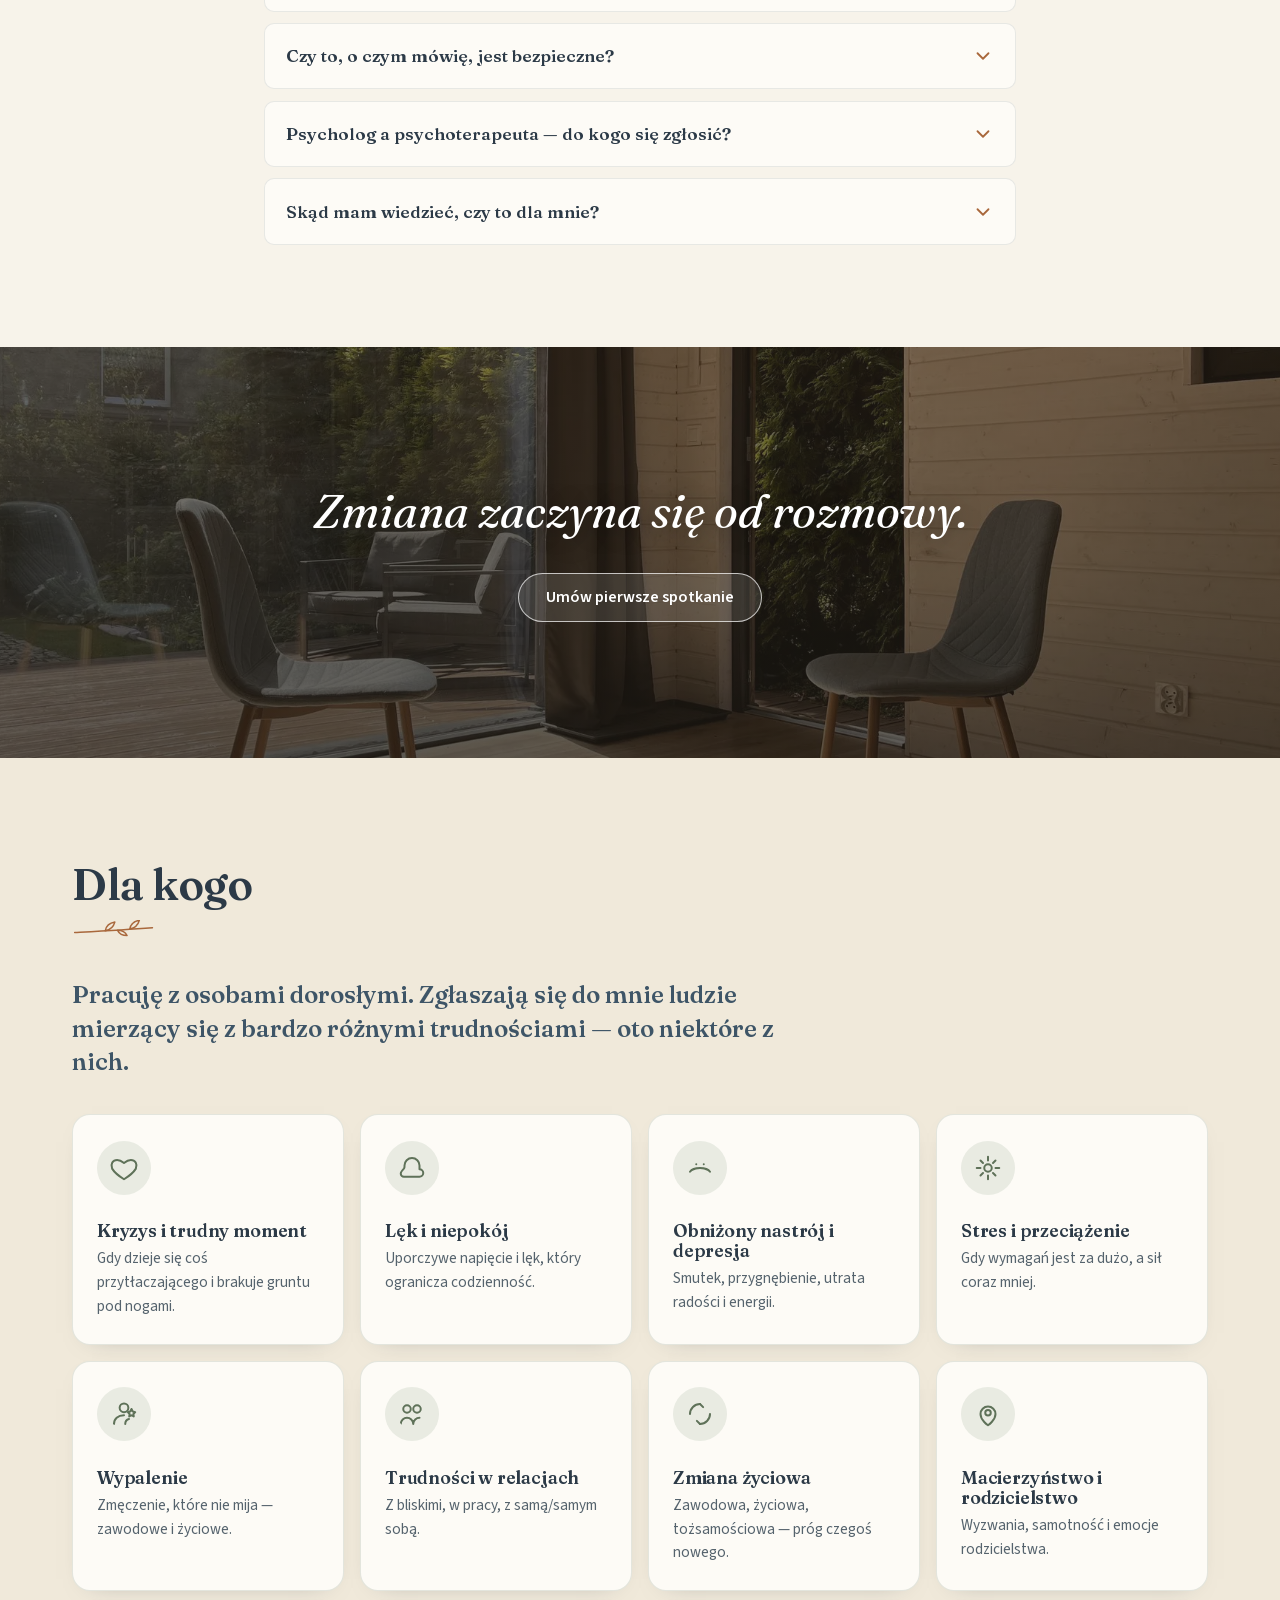
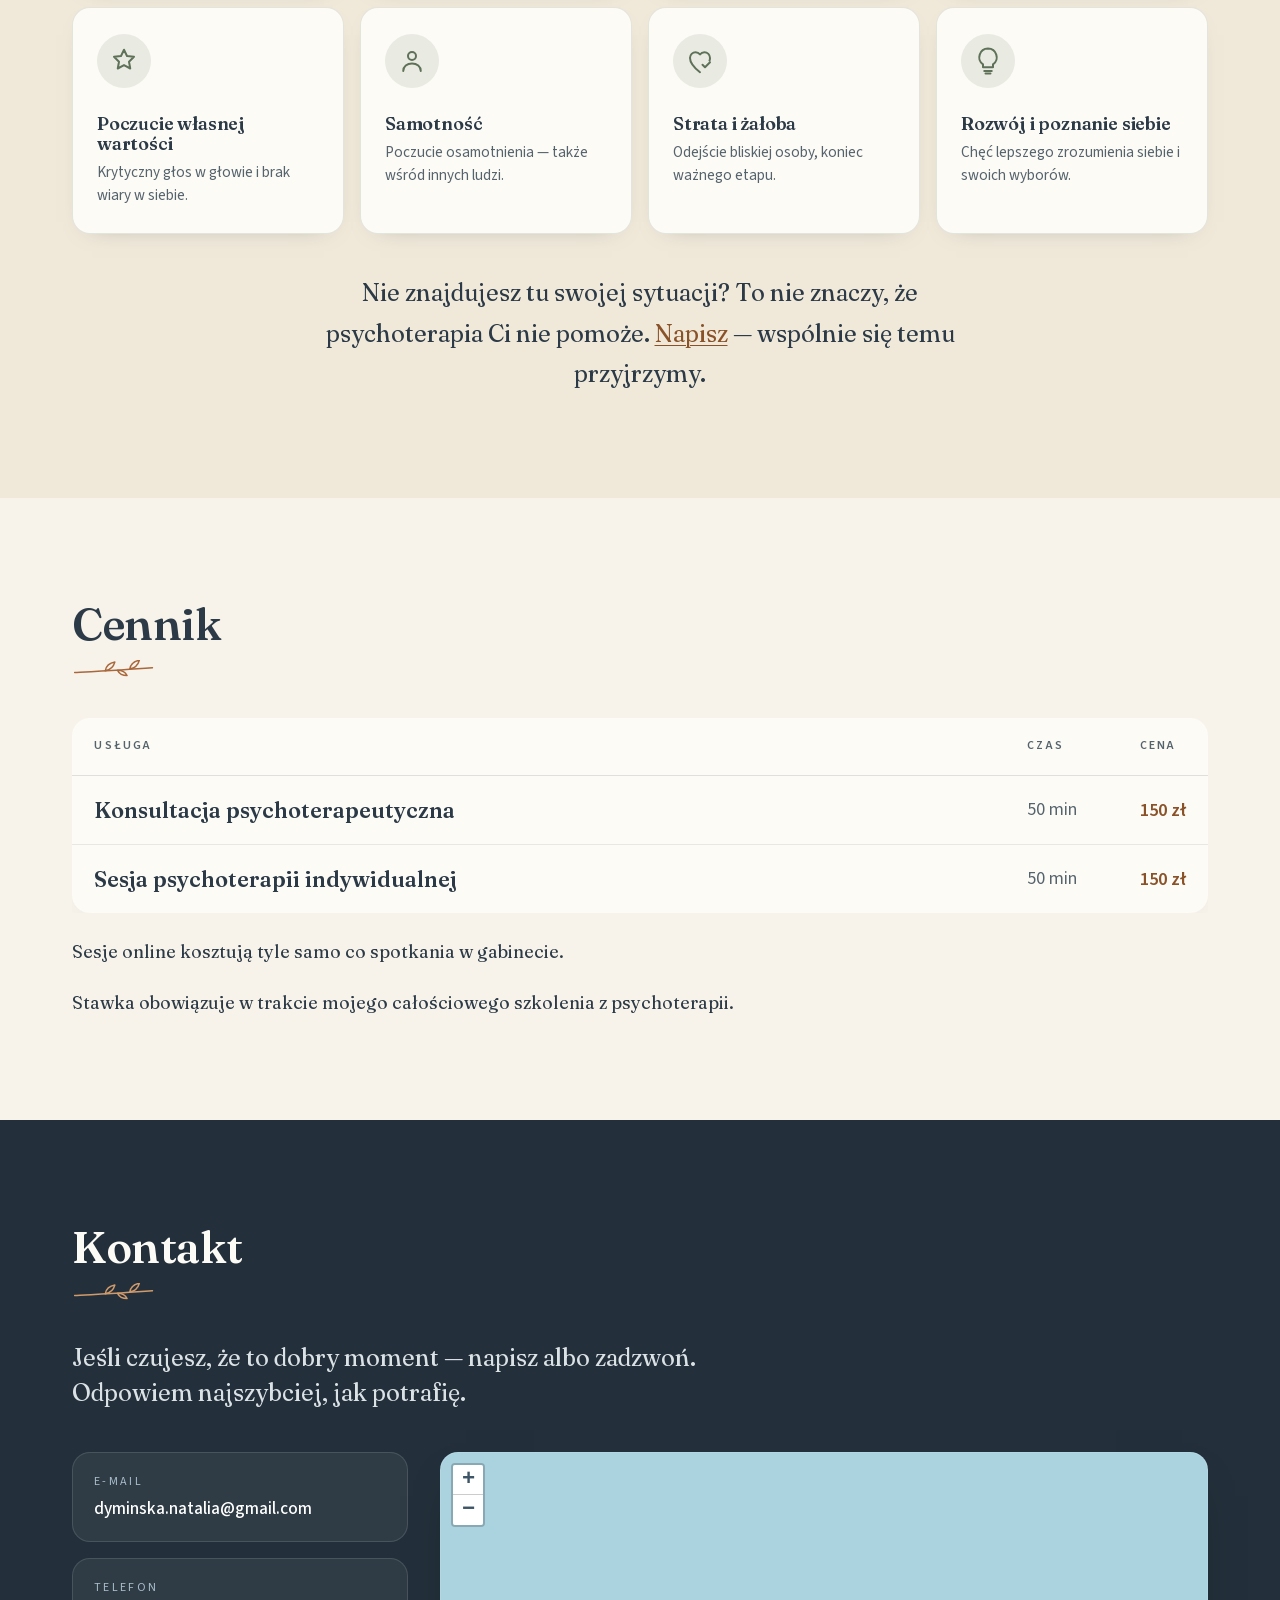
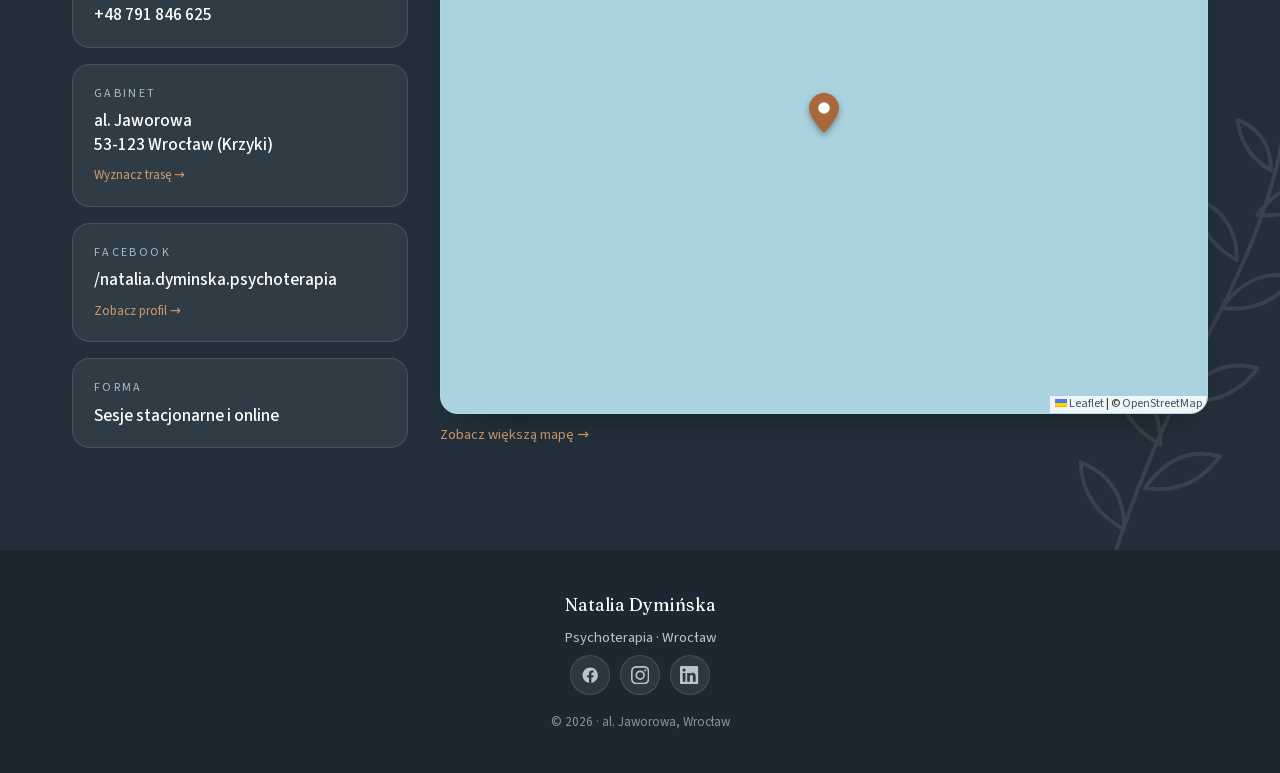
==== commit fca82118: "Instagram: ikona w stopce i sameAs Profil instagram.com/natalia.dyminska.psychoterapia — glif jako s" ====
--- a/index.html
+++ b/index.html
@@ -44,6 +44,7 @@
         "url": "https://nataliadyminska.pl/",
         "sameAs": [
           "https://www.facebook.com/natalia.dyminska.psychoterapia",
+          "https://www.instagram.com/natalia.dyminska.psychoterapia/",
           "https://www.linkedin.com/in/natalia-dyminska-psychoterapia/"
         ],
         "telephone": "+48791846625",
@@ -106,6 +107,7 @@
         "url": "https://nataliadyminska.pl/",
         "sameAs": [
           "https://www.facebook.com/natalia.dyminska.psychoterapia",
+          "https://www.instagram.com/natalia.dyminska.psychoterapia/",
           "https://www.linkedin.com/in/natalia-dyminska-psychoterapia/"
         ],
         "email": "mailto:dyminska.natalia@gmail.com",
@@ -191,6 +193,9 @@
       <!-- Ikony social -->
       <symbol id="icon-facebook" viewBox="0 0 24 24">
         <path d="M22 12.06C22 6.5 17.52 2 12 2S2 6.5 2 12.06c0 5.02 3.66 9.18 8.44 9.94v-7.03H7.9v-2.91h2.54V9.85c0-2.52 1.49-3.91 3.77-3.91 1.09 0 2.24.2 2.24.2v2.47h-1.26c-1.24 0-1.63.78-1.63 1.57v1.88h2.78l-.45 2.91h-2.33V22c4.78-.76 8.44-4.92 8.44-9.94z"/>
+      </symbol>
+      <symbol id="icon-instagram" viewBox="0 0 24 24">
+        <path fill-rule="evenodd" d="M12 2.16c3.2 0 3.58.01 4.85.07 1.17.05 1.8.25 2.23.41.56.22.96.48 1.38.9.42.42.68.82.9 1.38.16.42.36 1.06.41 2.23.06 1.27.07 1.65.07 4.85s-.01 3.58-.07 4.85c-.06 1.17-.26 1.8-.42 2.23-.22.56-.48.96-.9 1.38-.42.42-.82.68-1.38.9-.42.16-1.07.36-2.24.41-1.27.06-1.65.07-4.86.07s-3.59-.01-4.86-.07c-1.17-.06-1.82-.26-2.24-.42-.57-.22-.96-.48-1.38-.9-.42-.42-.69-.82-.9-1.38-.16-.42-.36-1.07-.42-2.24-.04-1.26-.06-1.65-.06-4.84s.02-3.59.06-4.86c.06-1.17.26-1.81.42-2.23.21-.57.48-.96.9-1.38.42-.42.81-.69 1.38-.9.42-.17 1.05-.36 2.22-.42C8.42 2.17 8.8 2.16 12 2.16zM12 0C8.74 0 8.33.01 7.05.07c-1.28.06-2.15.26-2.91.56-.79.31-1.46.72-2.13 1.38C1.35 2.68.94 3.35.63 4.14c-.3.77-.5 1.64-.56 2.91C.01 8.33 0 8.74 0 12s.01 3.67.07 4.95c.06 1.28.26 2.15.56 2.91.31.79.72 1.46 1.38 2.13.67.67 1.34 1.08 2.13 1.38.76.3 1.63.5 2.91.56C8.33 23.99 8.74 24 12 24s3.67-.01 4.95-.07c1.28-.06 2.15-.26 2.91-.56.79-.31 1.46-.72 2.13-1.38.67-.67 1.08-1.34 1.38-2.13.3-.76.5-1.64.56-2.91.06-1.28.07-1.69.07-4.95s-.01-3.67-.07-4.95c-.06-1.28-.26-2.15-.56-2.91-.31-.79-.72-1.46-1.38-2.13C21.32 1.35 20.65.94 19.86.63c-.76-.3-1.64-.5-2.91-.56C15.67.01 15.26 0 12 0zm0 5.84A6.16 6.16 0 1 0 12 18.16 6.16 6.16 0 0 0 12 5.84zM12 16a4 4 0 1 1 0-8 4 4 0 0 1 0 8zm7.85-10.4a1.44 1.44 0 1 1-2.88 0 1.44 1.44 0 0 1 2.88 0z"/>
       </symbol>
       <symbol id="icon-linkedin" viewBox="0 0 24 24">
         <path d="M20.45 20.45h-3.56v-5.57c0-1.33-.02-3.04-1.85-3.04-1.85 0-2.14 1.45-2.14 2.94v5.67H9.35V9h3.42v1.56h.05c.48-.9 1.64-1.85 3.37-1.85 3.6 0 4.27 2.37 4.27 5.46v6.28zM5.34 7.43a2.06 2.06 0 1 1 0-4.13 2.06 2.06 0 0 1 0 4.13zM7.12 20.45H3.55V9h3.57v11.45zM22.22 0H1.77C.79 0 0 .77 0 1.73v20.54C0 23.23.79 24 1.77 24h20.45c.98 0 1.78-.77 1.78-1.73V1.73C24 .77 23.2 0 22.22 0z"/>
@@ -606,6 +611,12 @@
           </a>
         </li>
         <li>
+          <a class="social__link" href="https://www.instagram.com/natalia.dyminska.psychoterapia/"
+             target="_blank" rel="noopener" aria-label="Instagram — Natalia Dymińska" title="Instagram">
+            <svg class="social__icon" aria-hidden="true" focusable="false"><use href="#icon-instagram"/></svg>
+          </a>
+        </li>
+        <li>
           <a class="social__link" href="https://www.linkedin.com/in/natalia-dyminska-psychoterapia/"
              target="_blank" rel="noopener" aria-label="LinkedIn — Natalia Dymińska" title="LinkedIn">
             <svg class="social__icon" aria-hidden="true" focusable="false"><use href="#icon-linkedin"/></svg>
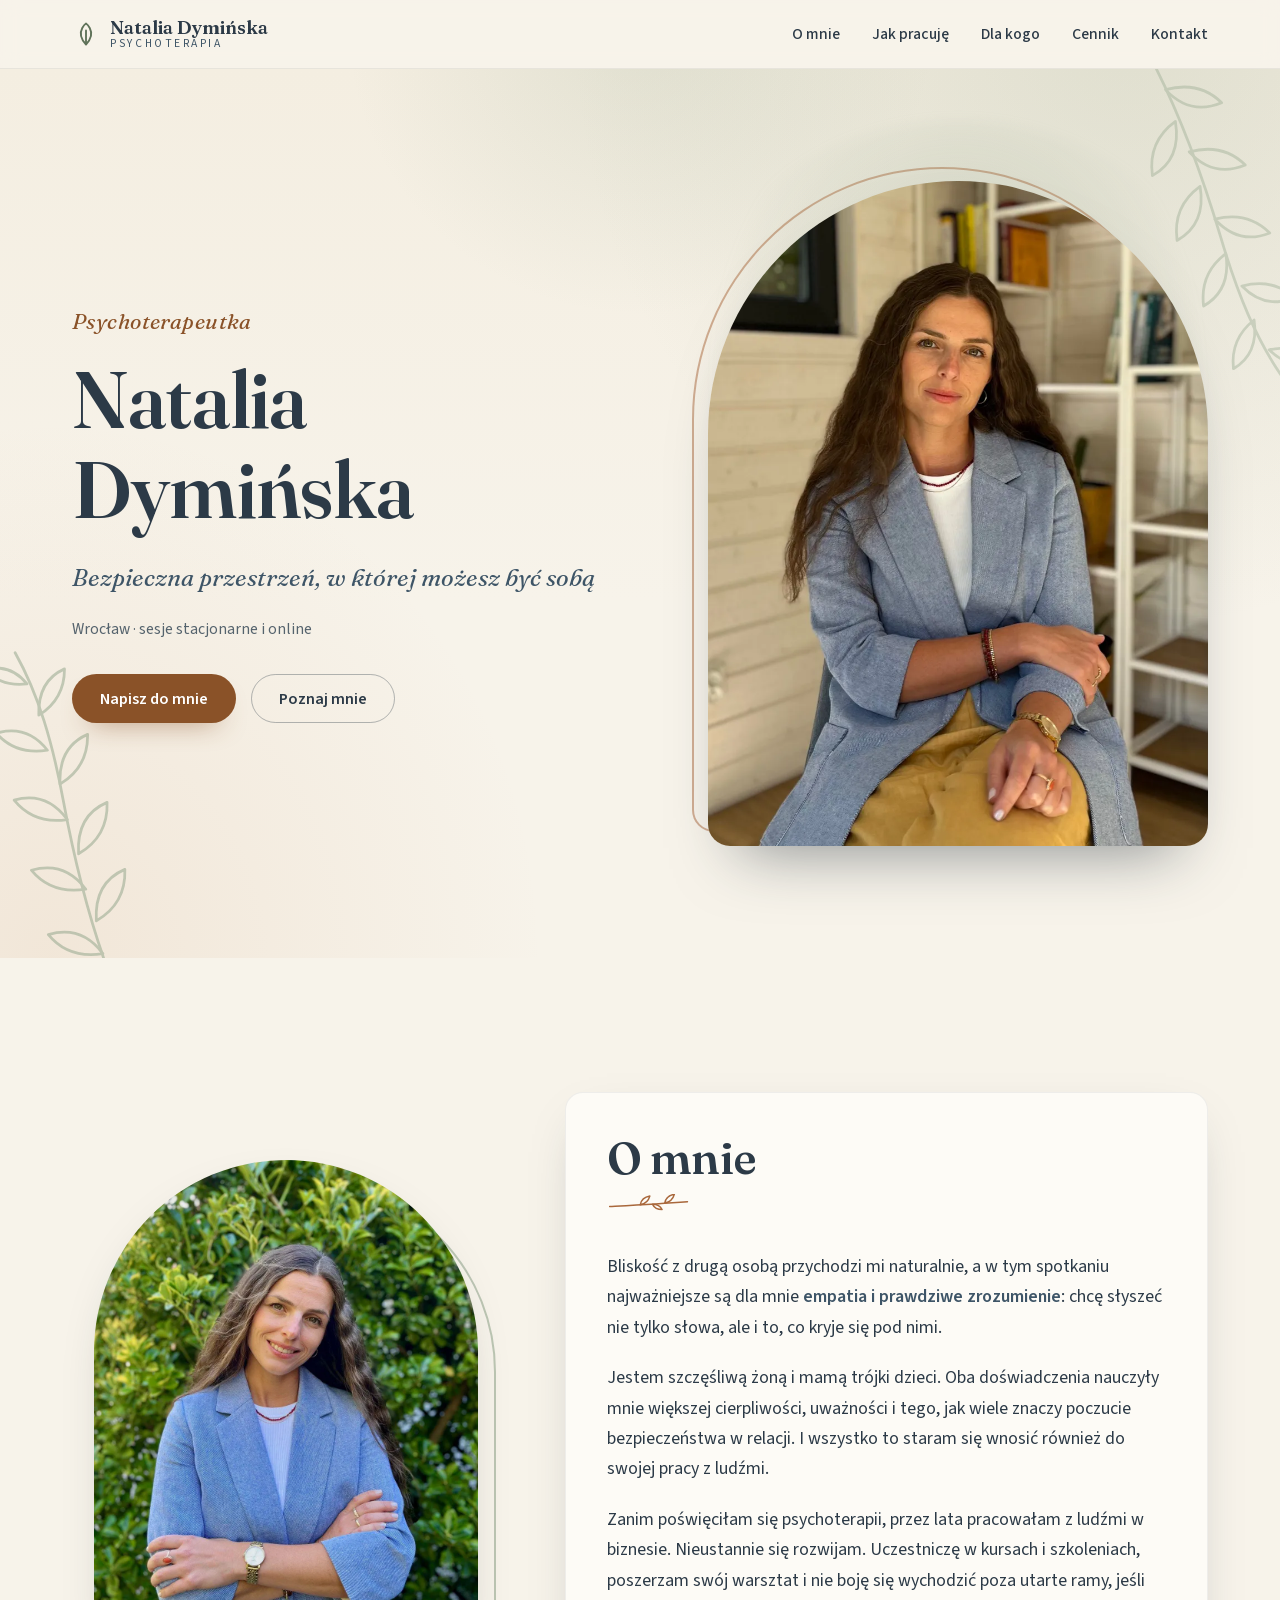
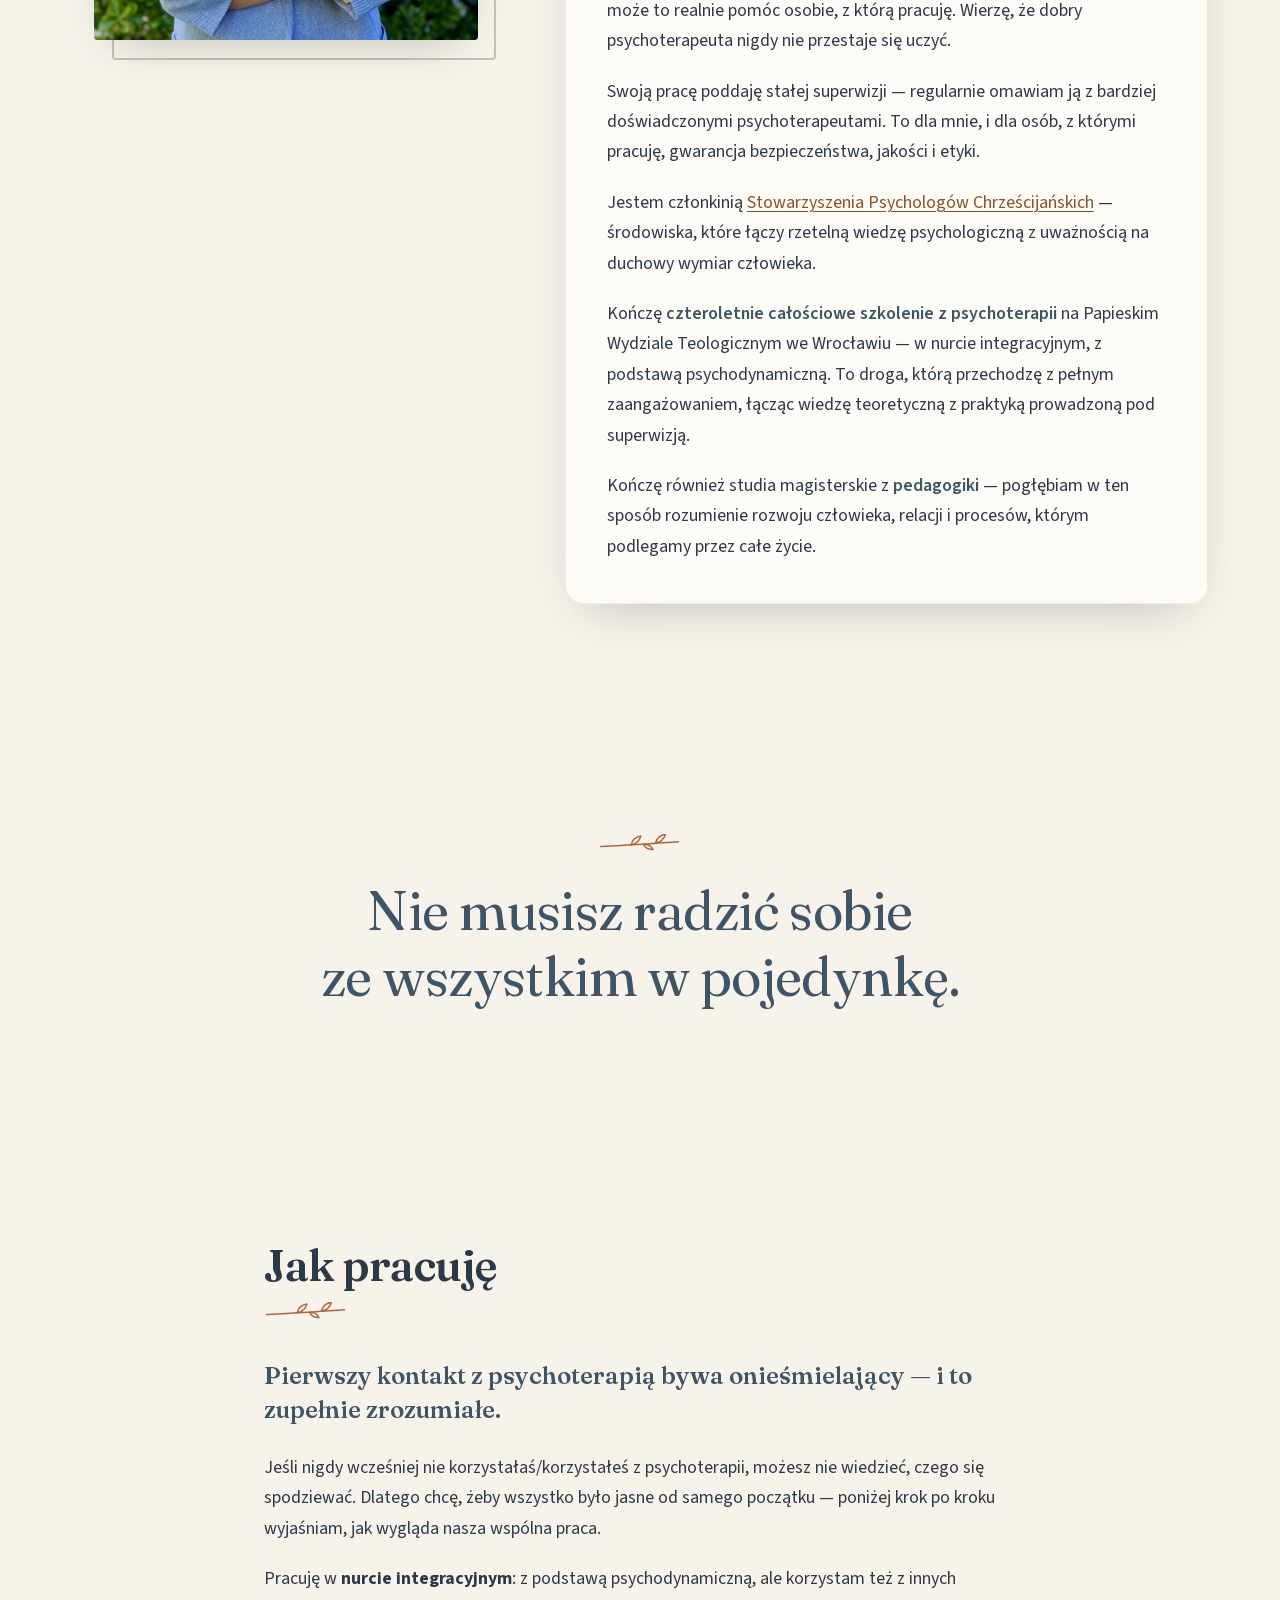
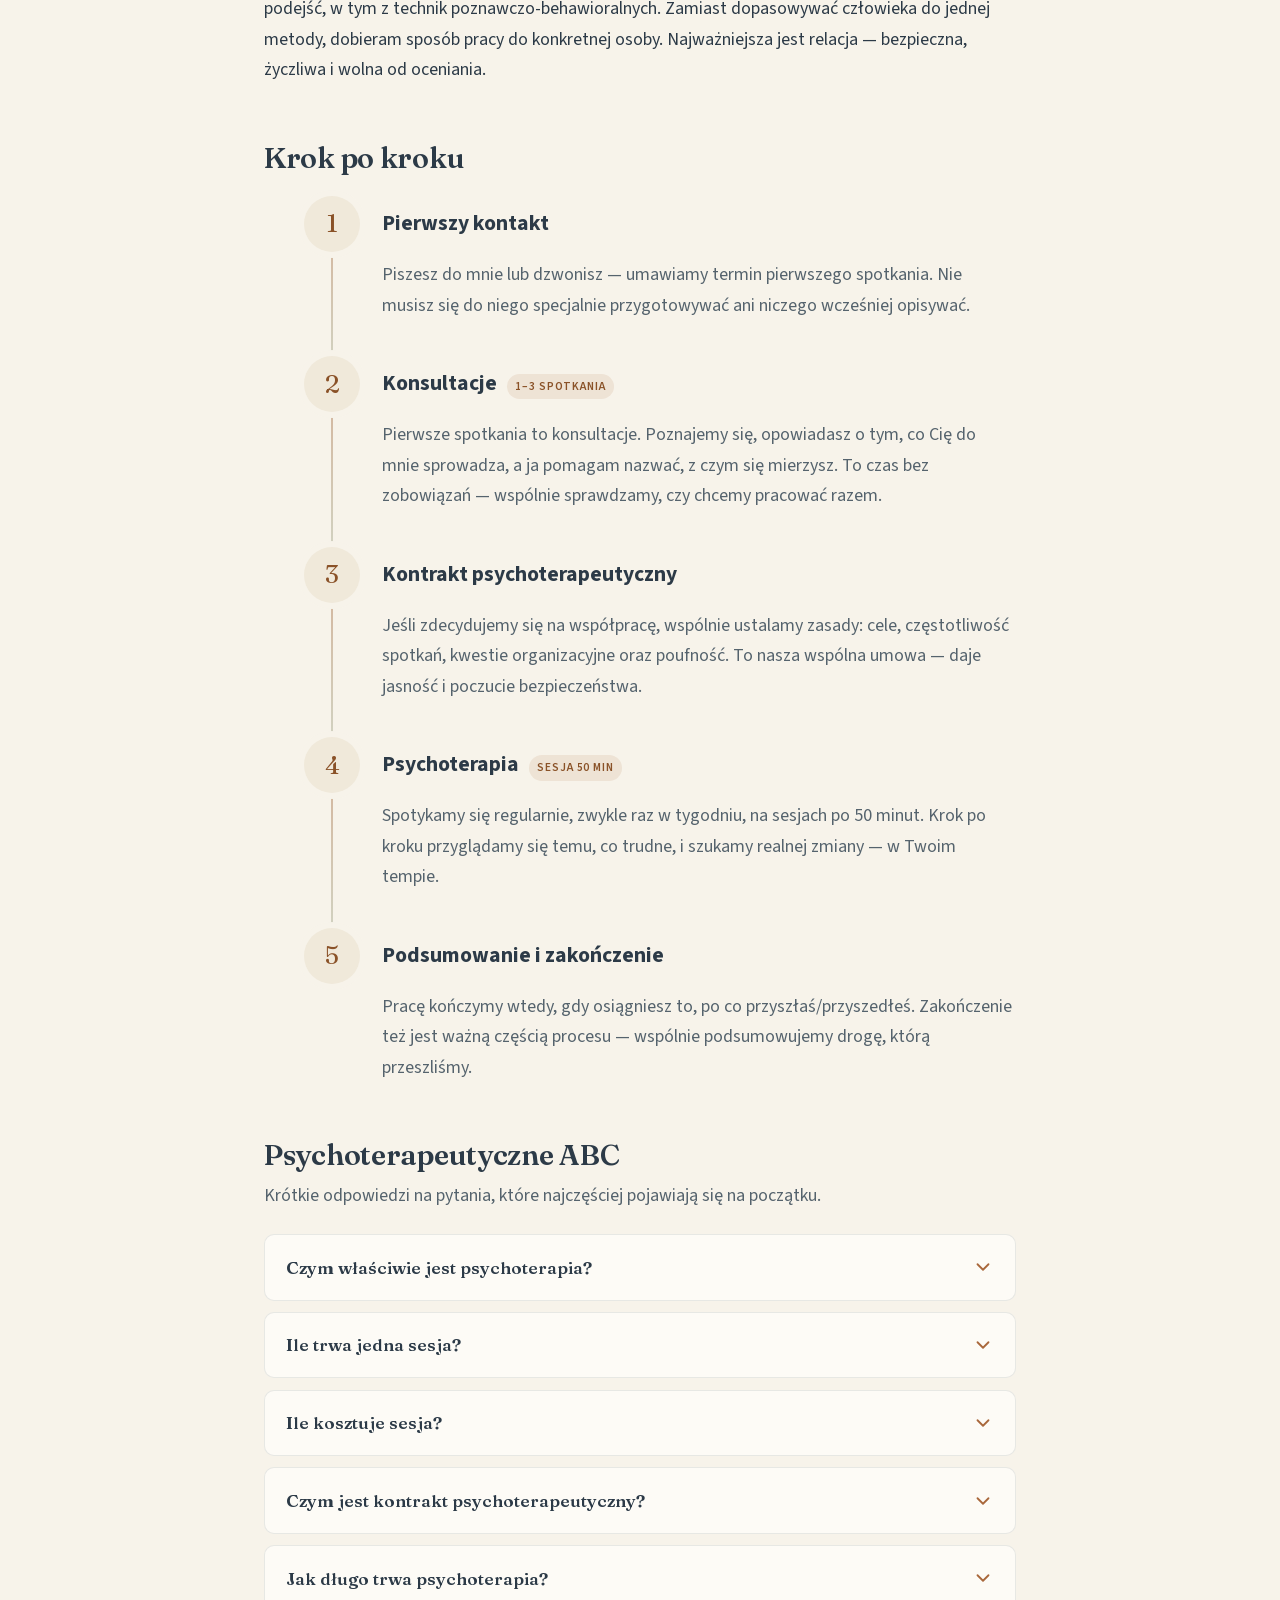
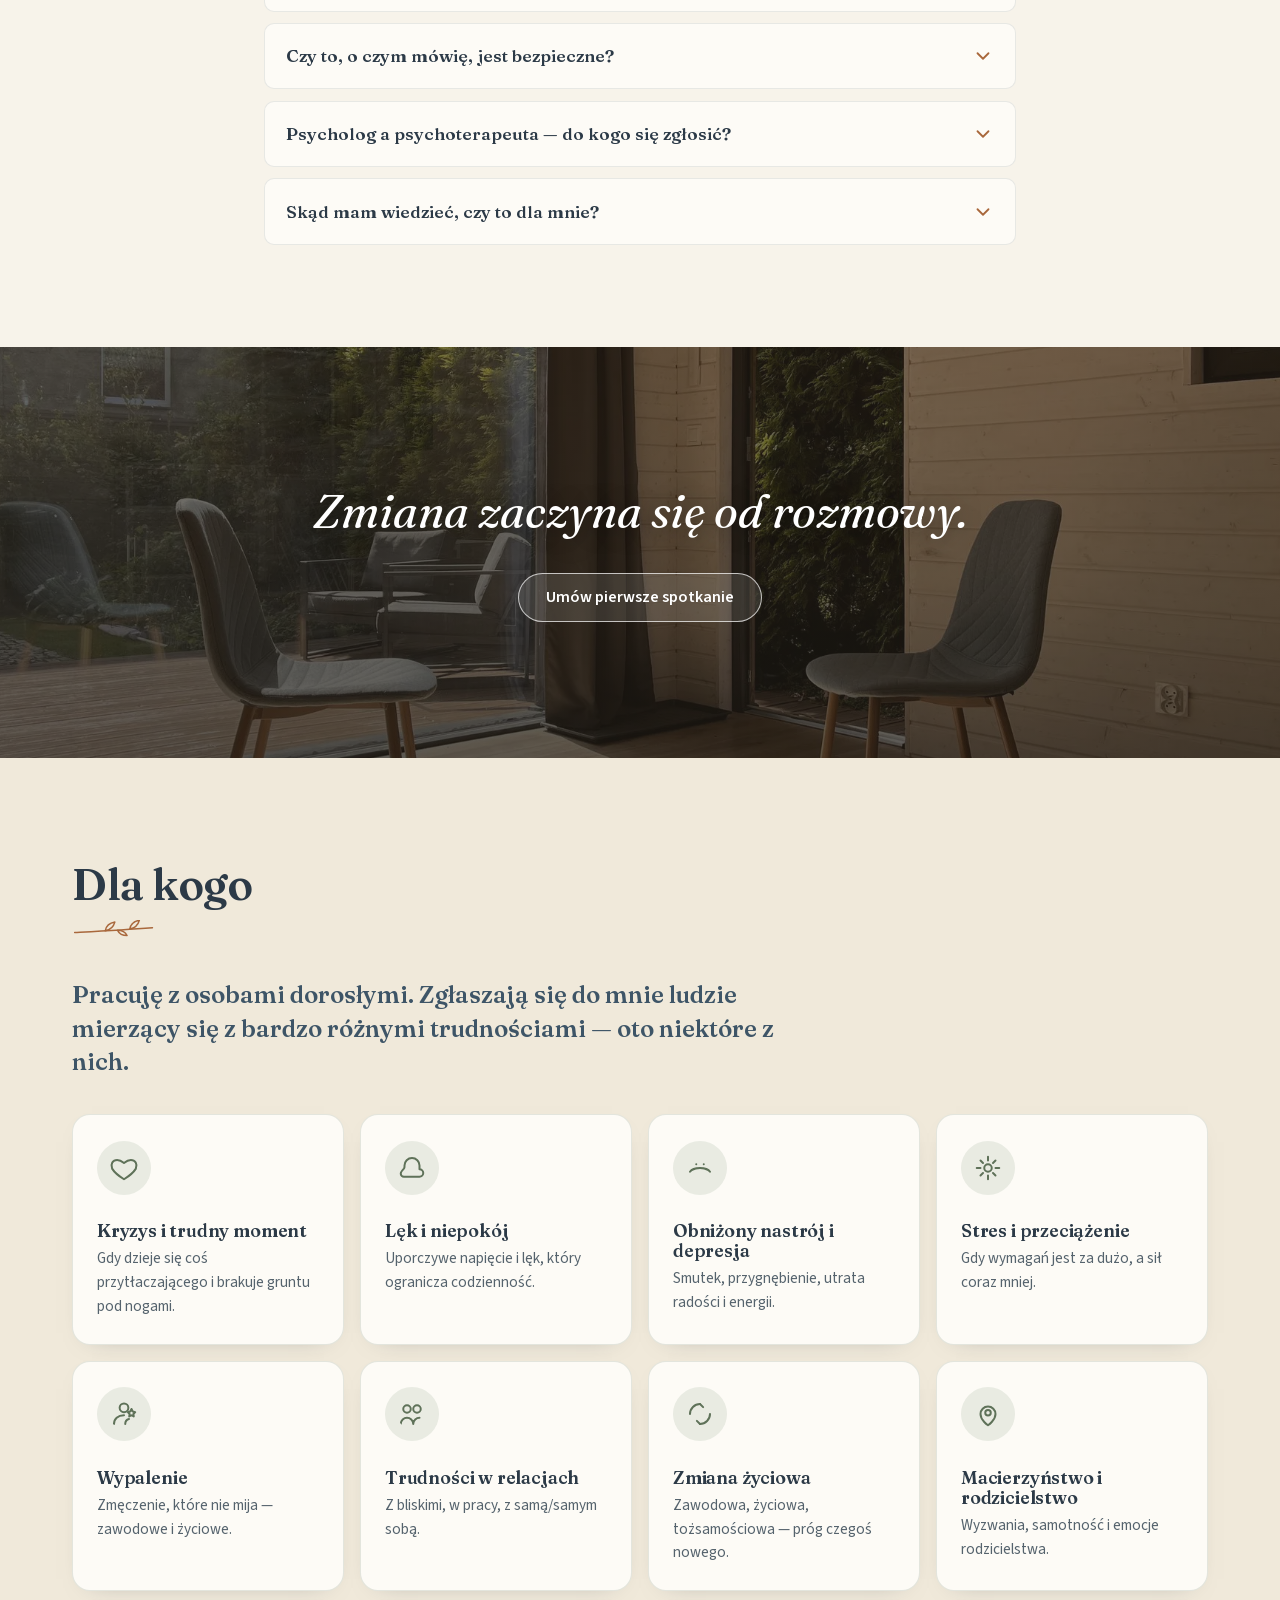
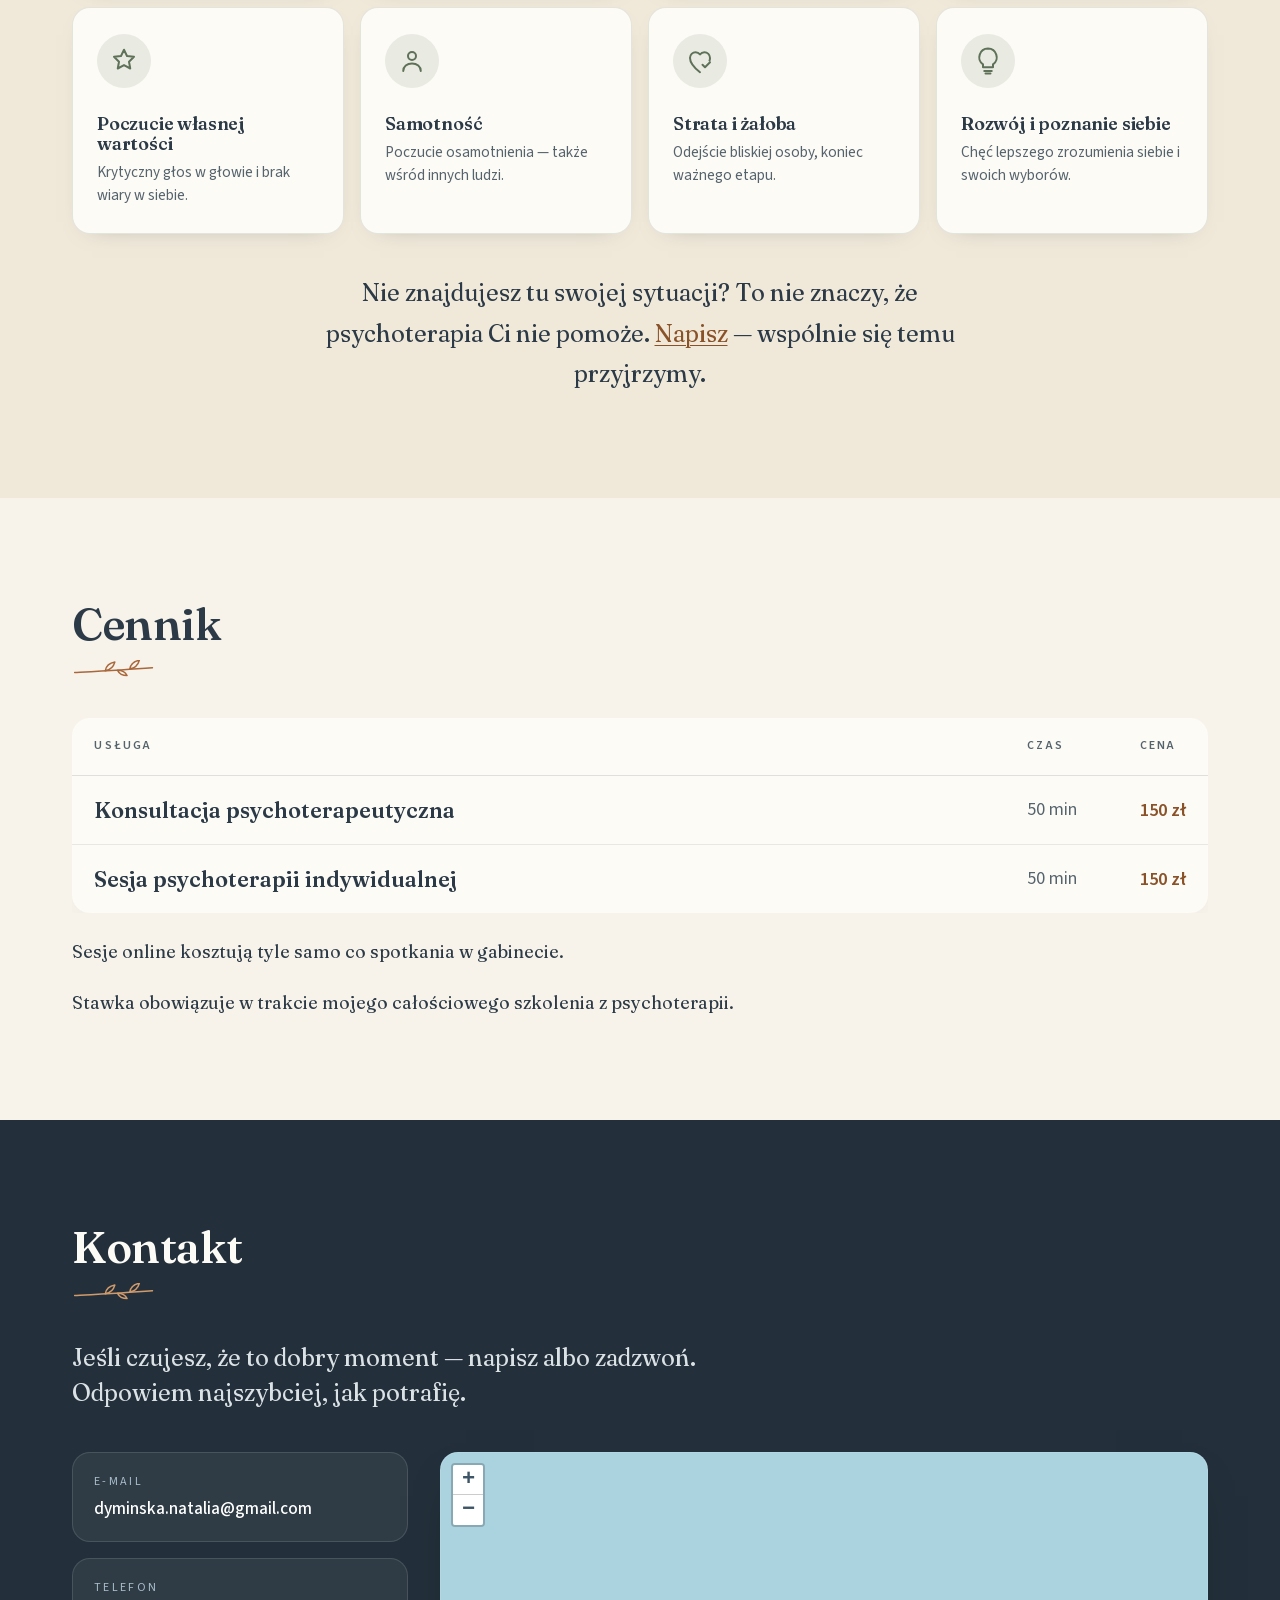
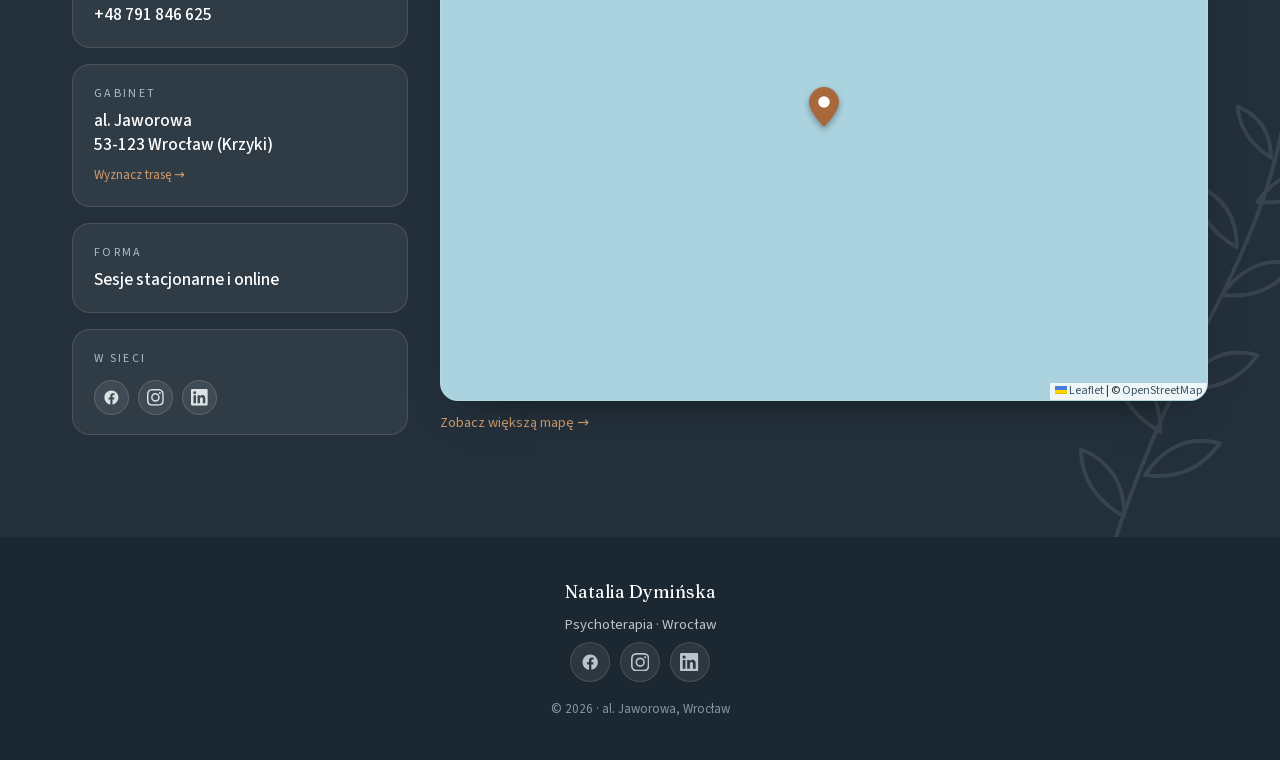
==== commit b822c427: "Kontakt: jeden kafelek "W sieci" zamiast osobnego dla Facebooka Facebook dostał własny kafelek, gdy " ====
--- a/index.html
+++ b/index.html
@@ -571,15 +571,32 @@
               <span class="contact__value">al. Jaworowa<br>53-123 Wrocław (Krzyki)</span>
               <span class="contact__hint">Wyznacz trasę &rarr;</span>
             </a>
-            <a class="contact__item" href="https://www.facebook.com/natalia.dyminska.psychoterapia"
-               target="_blank" rel="noopener">
-              <span class="contact__label">Facebook</span>
-              <span class="contact__value">/natalia.dyminska.psychoterapia</span>
-              <span class="contact__hint">Zobacz profil &rarr;</span>
-            </a>
             <div class="contact__item contact__item--static">
               <span class="contact__label">Forma</span>
               <span class="contact__value">Sesje stacjonarne i online</span>
+            </div>
+            <div class="contact__item contact__item--static">
+              <span class="contact__label">W sieci</span>
+              <ul class="contact__social">
+                <li>
+                  <a href="https://www.facebook.com/natalia.dyminska.psychoterapia"
+                     target="_blank" rel="noopener" aria-label="Facebook — Natalia Dymińska" title="Facebook">
+                    <svg aria-hidden="true" focusable="false"><use href="#icon-facebook"/></svg>
+                  </a>
+                </li>
+                <li>
+                  <a href="https://www.instagram.com/natalia.dyminska.psychoterapia/"
+                     target="_blank" rel="noopener" aria-label="Instagram — Natalia Dymińska" title="Instagram">
+                    <svg aria-hidden="true" focusable="false"><use href="#icon-instagram"/></svg>
+                  </a>
+                </li>
+                <li>
+                  <a href="https://www.linkedin.com/in/natalia-dyminska-psychoterapia/"
+                     target="_blank" rel="noopener" aria-label="LinkedIn — Natalia Dymińska" title="LinkedIn">
+                    <svg aria-hidden="true" focusable="false"><use href="#icon-linkedin"/></svg>
+                  </a>
+                </li>
+              </ul>
             </div>
           </div>
           <div class="map">
--- a/styles/main.css
+++ b/styles/main.css
@@ -468,6 +468,16 @@
 .contact__label { font-size: 0.75rem; letter-spacing: 0.2em; text-transform: uppercase; color: var(--color-blue-soft); }
 .contact__value { font-size: 1.08rem; color: #fff; font-weight: 500; line-height: 1.4; }
 .contact__item--static { cursor: default; }
+.contact__social { display: flex; gap: 0.55rem; list-style: none; margin: 0.35rem 0 0; padding: 0; }
+.contact__social a {
+  display: grid; place-items: center; width: 2.2rem; height: 2.2rem; border-radius: 50%;
+  color: #dbe2e6; background: rgba(255, 255, 255, 0.08); border: 1px solid rgba(255, 255, 255, 0.14);
+  transition: color 0.2s var(--ease), background-color 0.2s var(--ease), border-color 0.2s var(--ease);
+}
+.contact__social a:hover, .contact__social a:focus-visible {
+  color: #fff; background: rgba(255, 255, 255, 0.16); border-color: var(--color-accent-warm);
+}
+.contact__social svg { width: 1.05rem; height: 1.05rem; fill: currentColor; }
 .contact__hint { margin-top: 0.15rem; font-size: 0.82rem; color: var(--color-accent-warm); }
 a.contact__item:hover .contact__hint { color: #fff; }
 
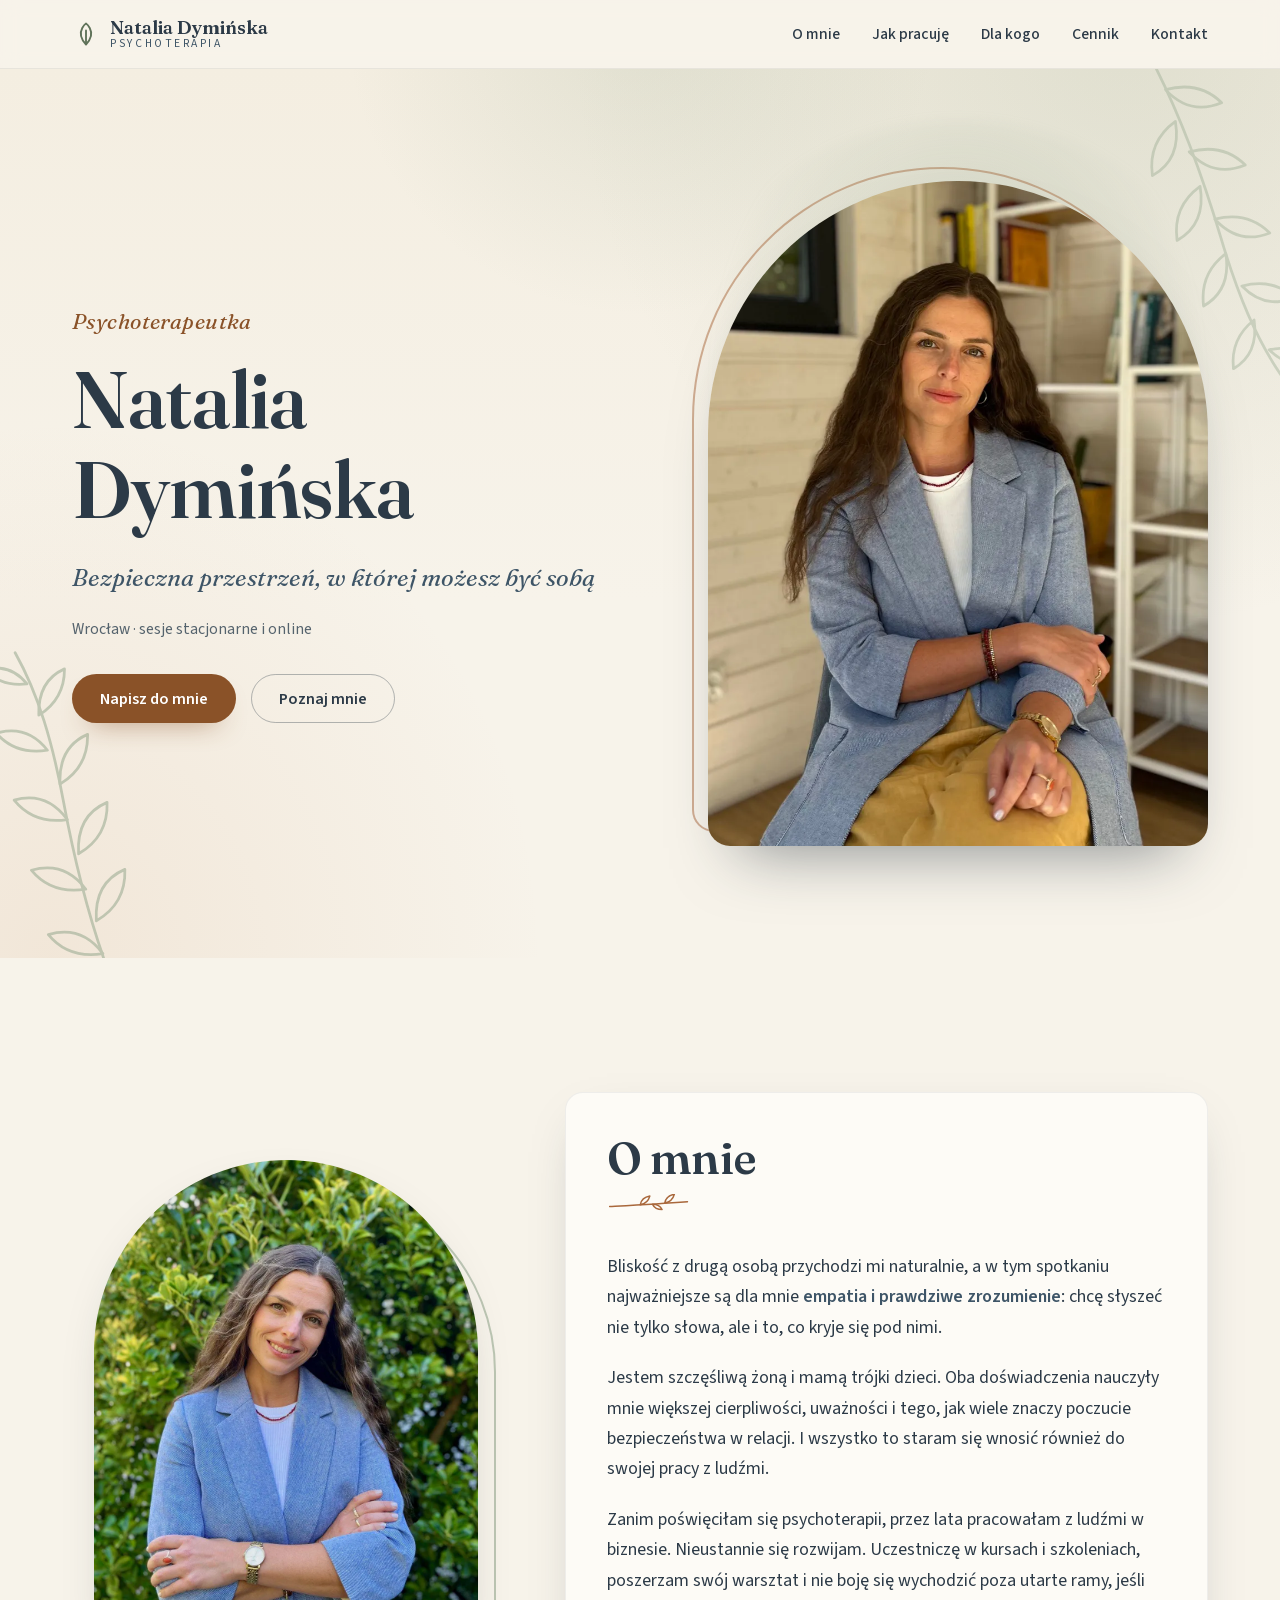
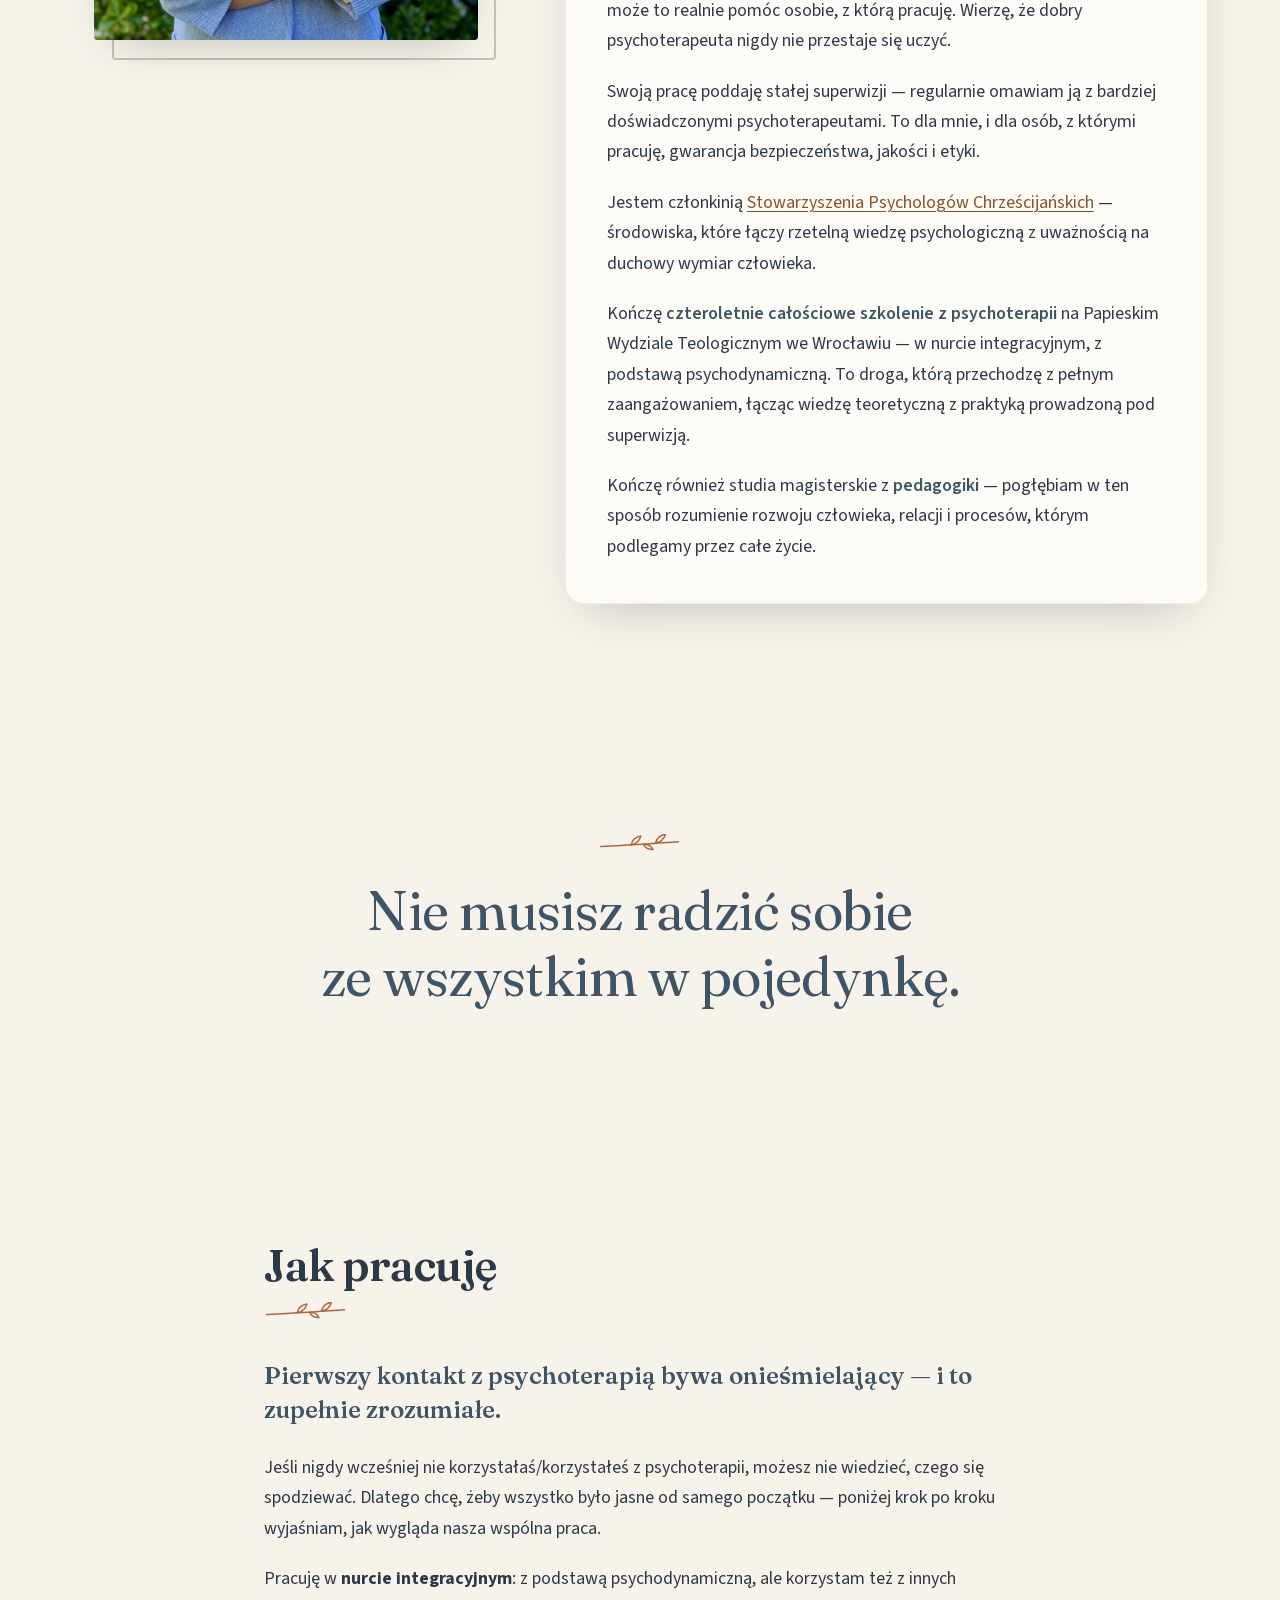
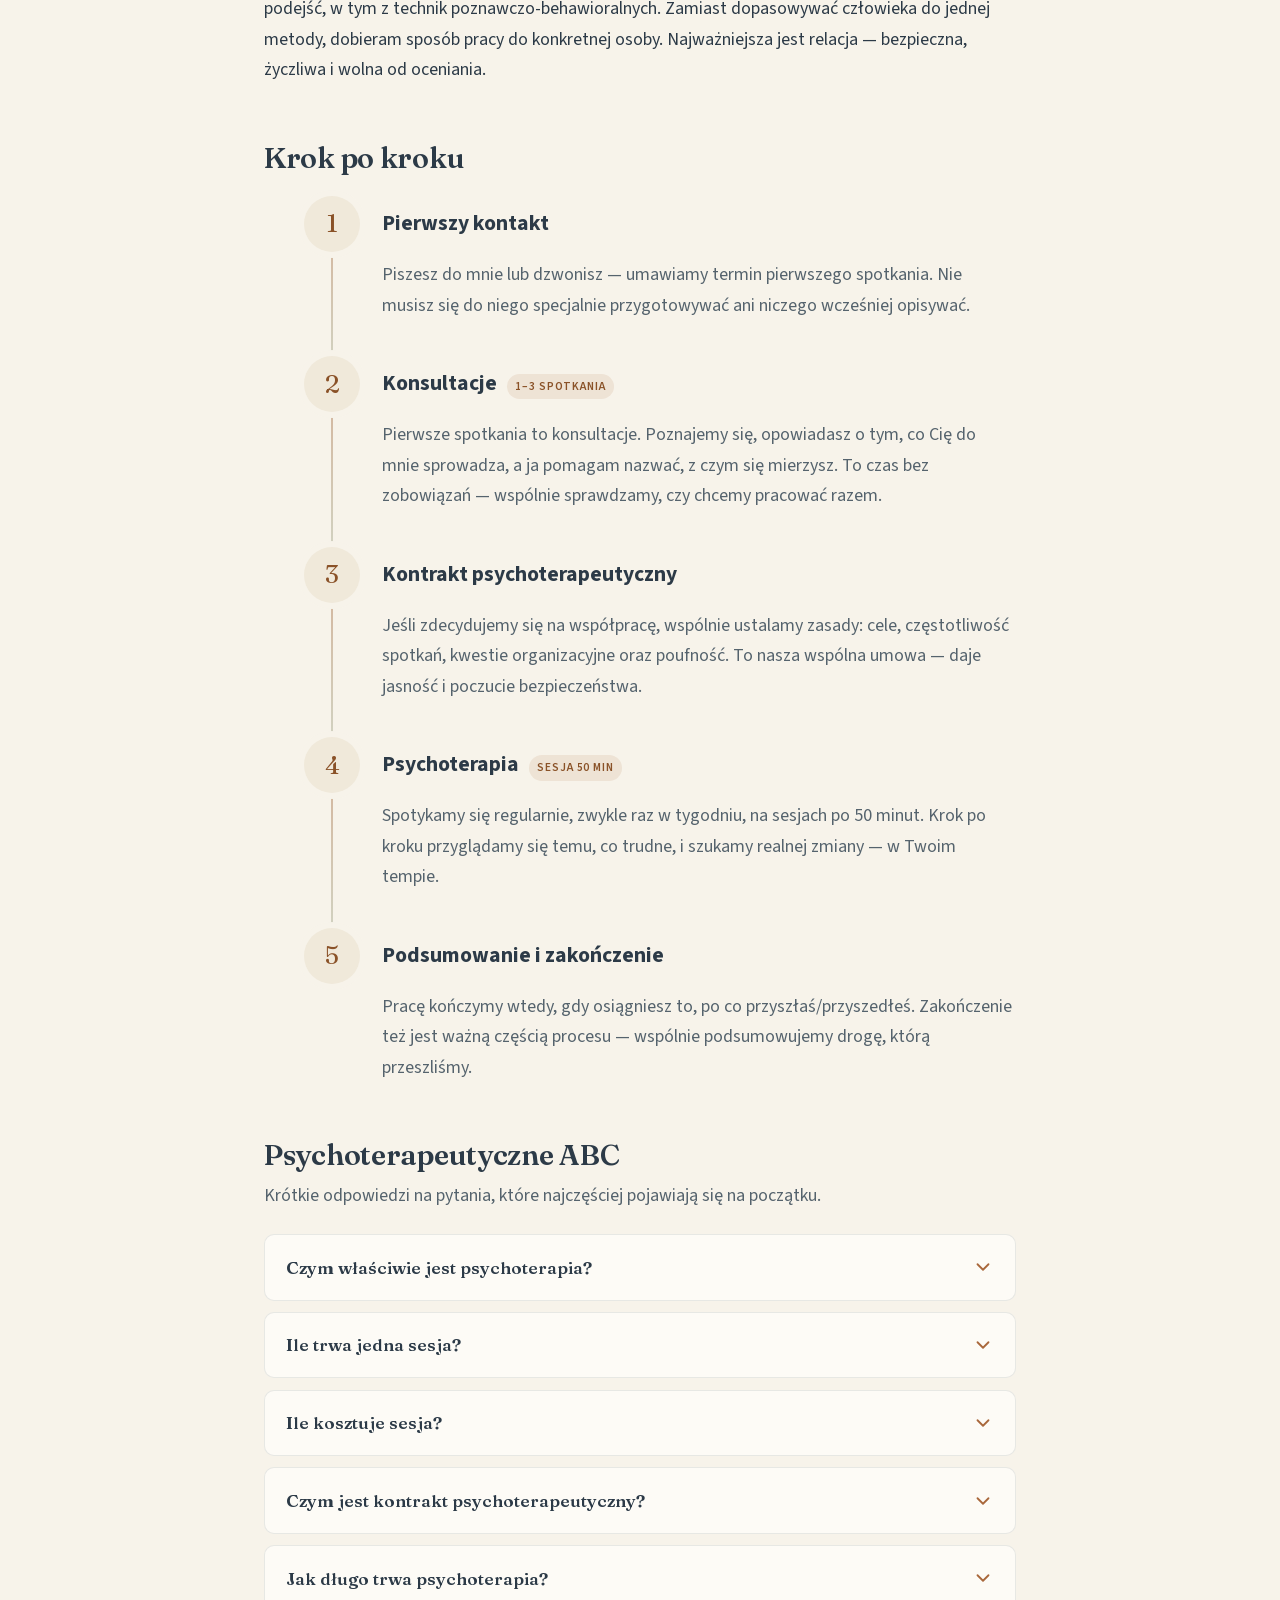
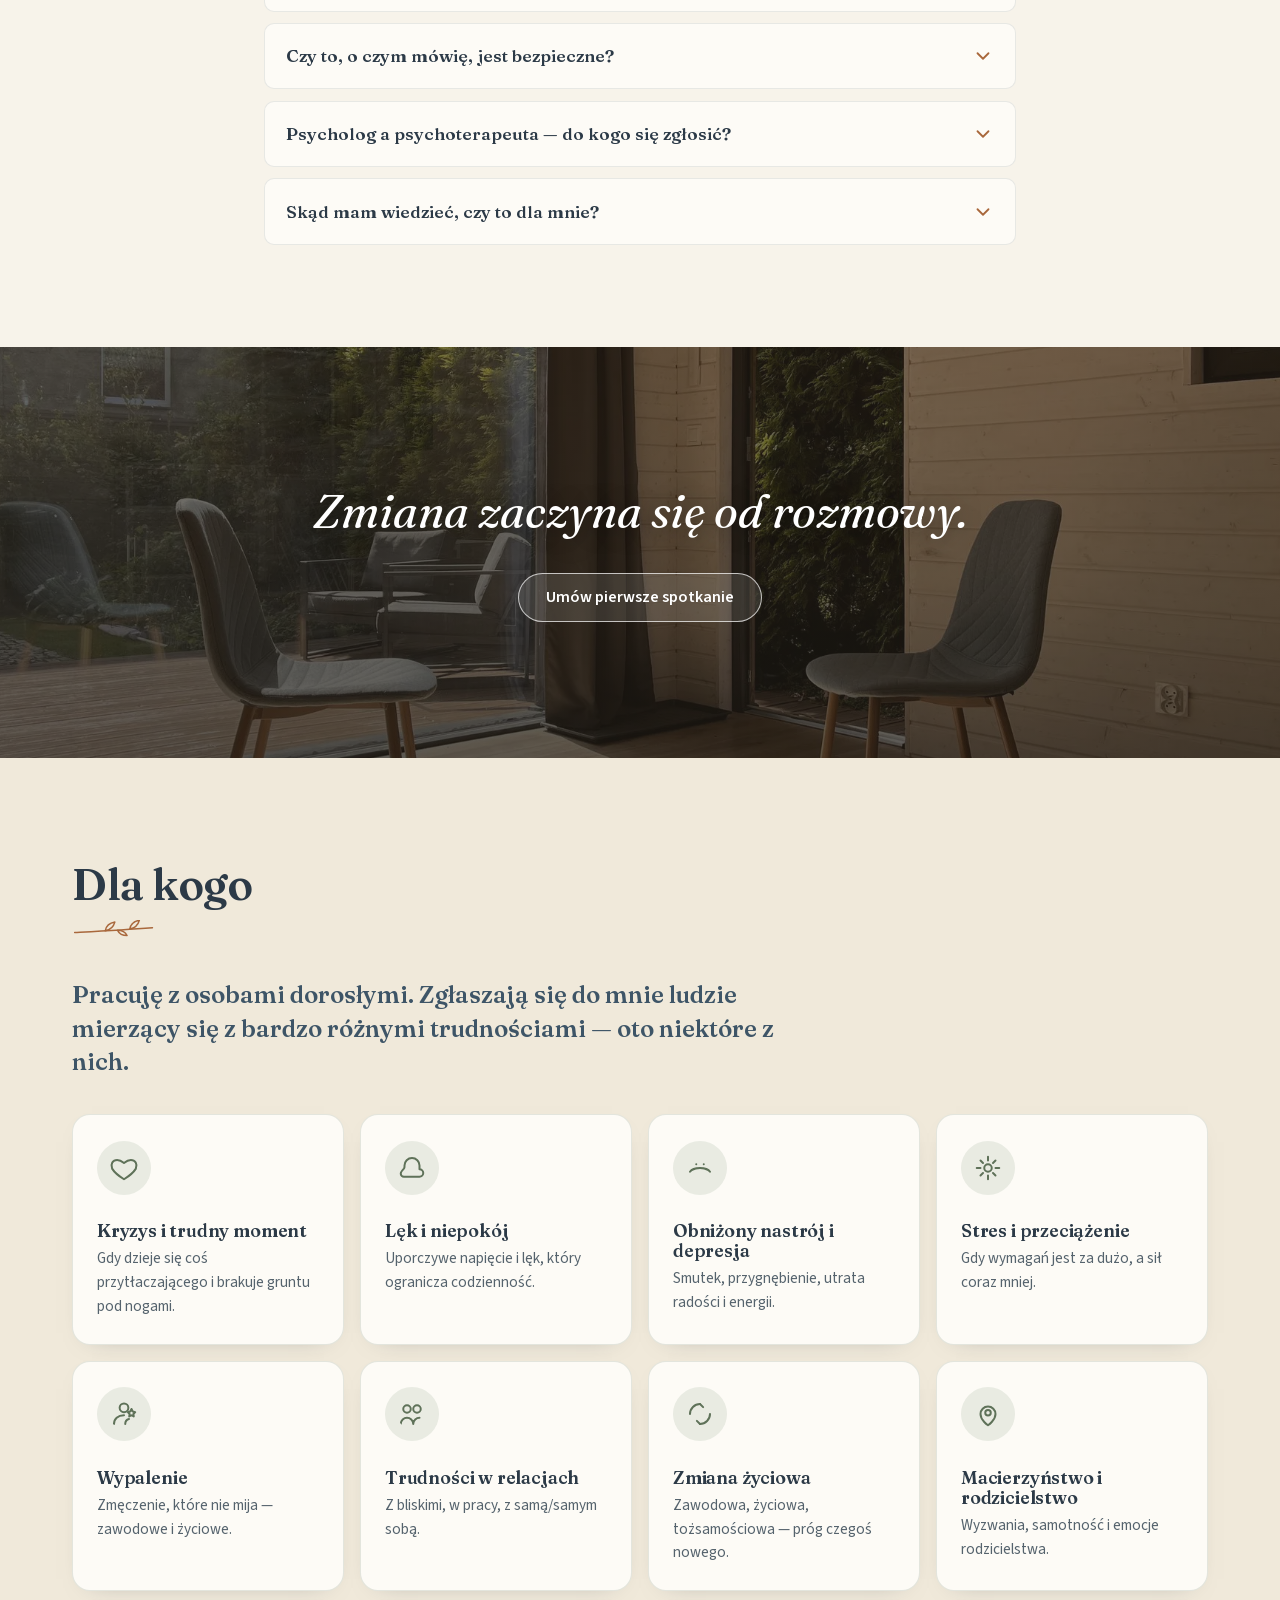
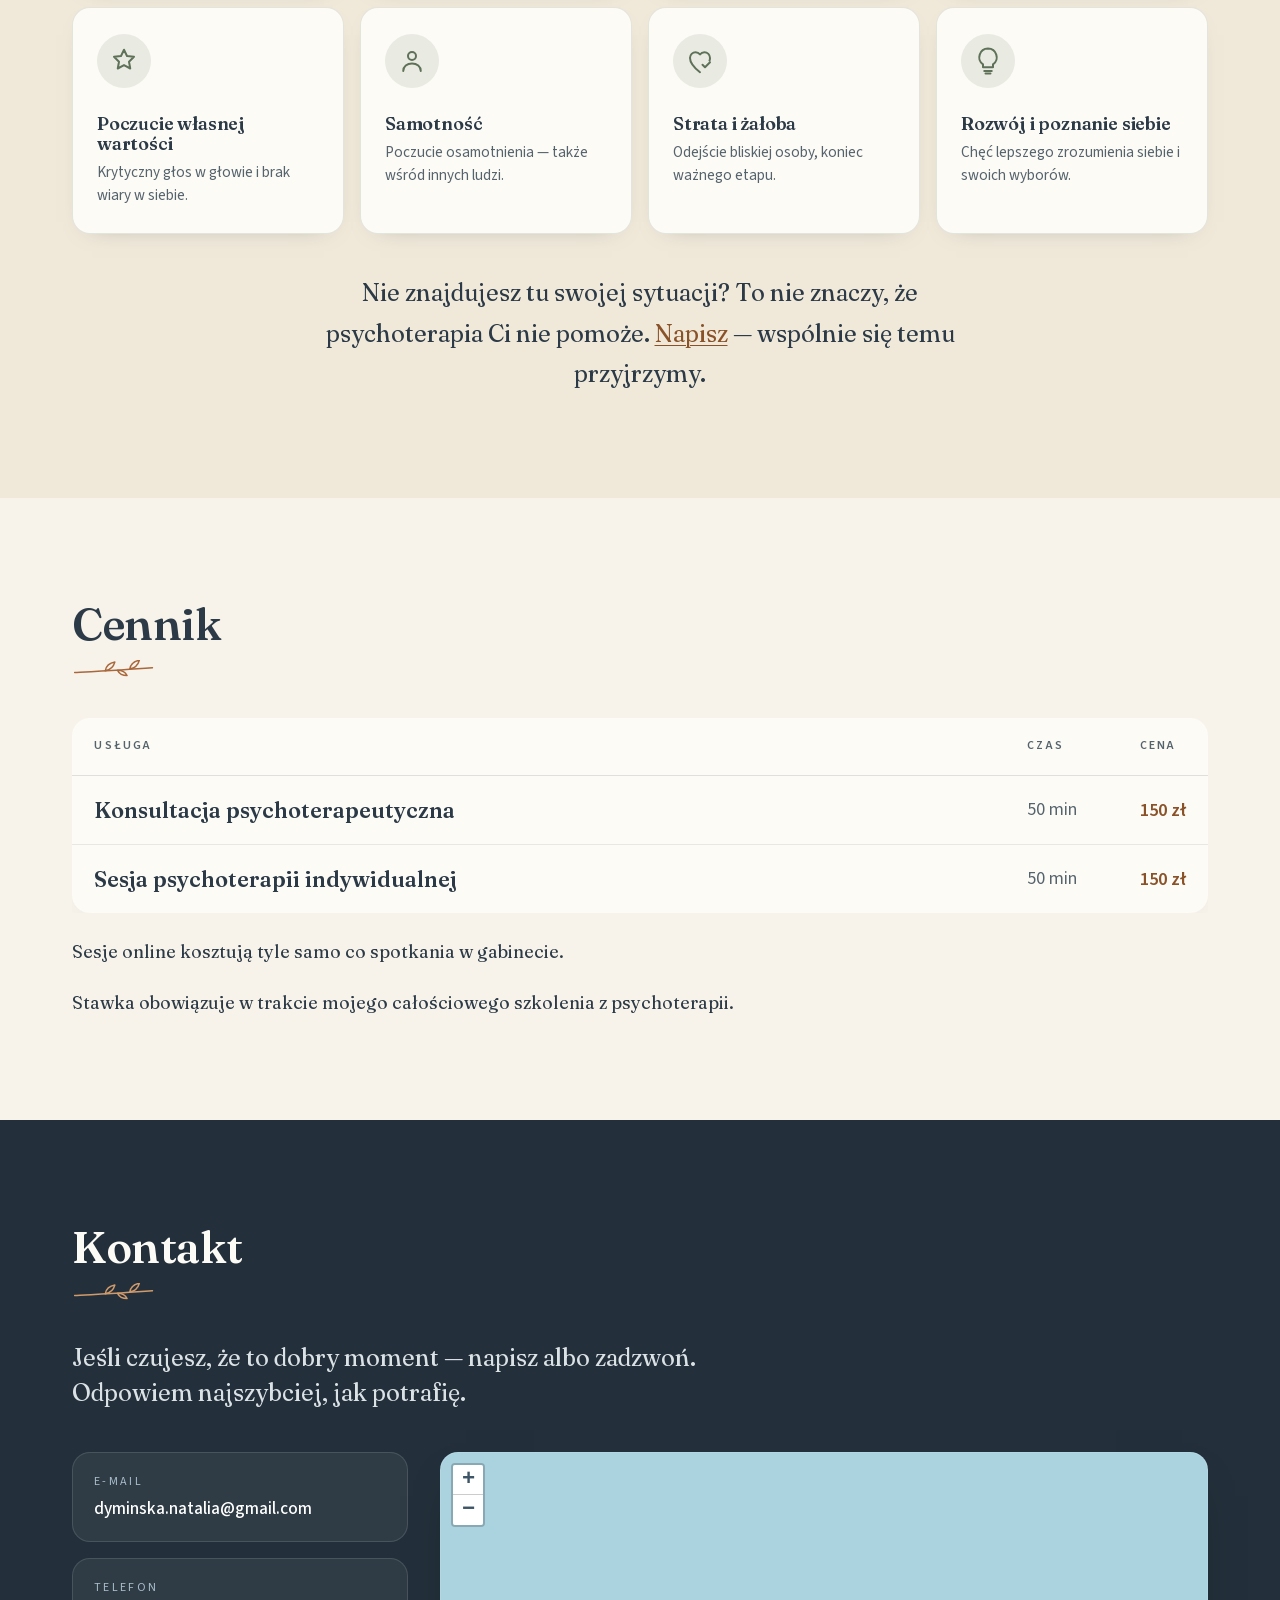
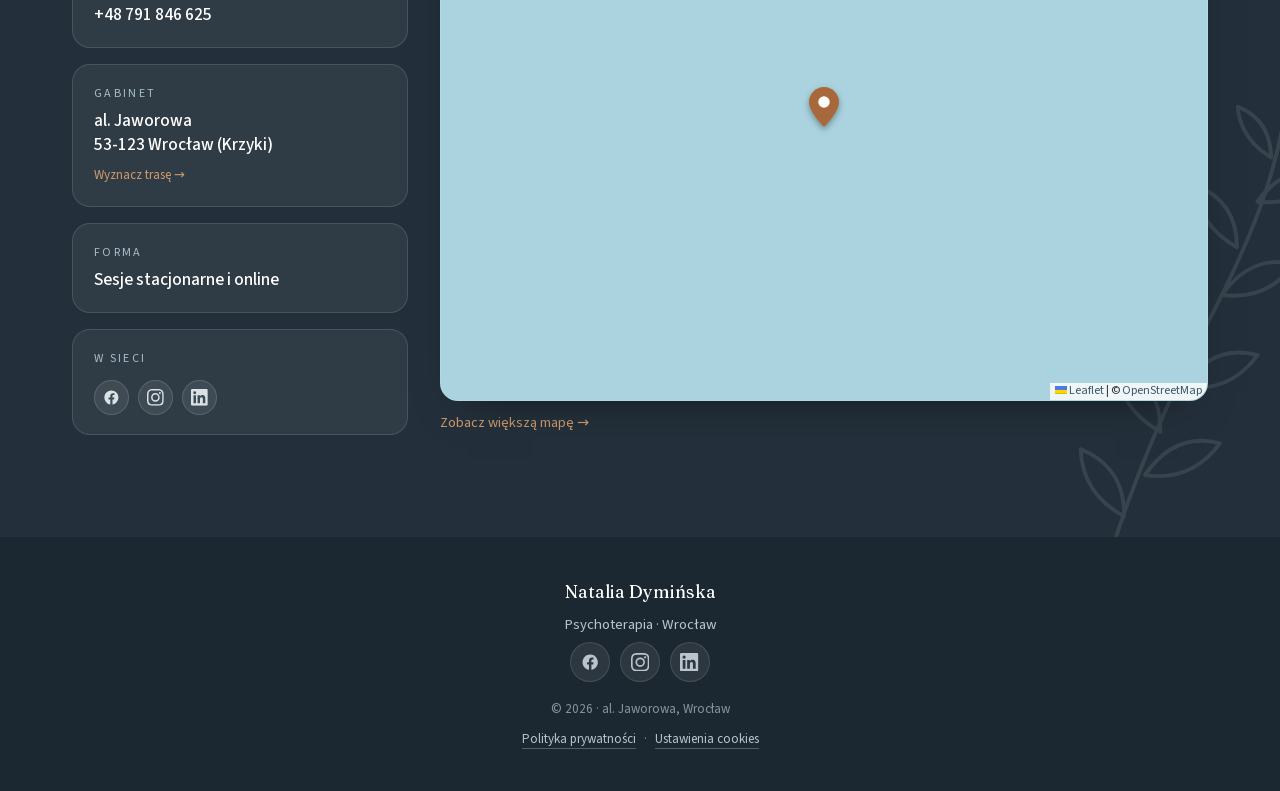
==== commit c1086db1: "Analityka: GA4 z Consent Mode v2, banner zgody i polityka prywatności Przygotowanie pod kampanię Goo" ====
--- a/index.html
+++ b/index.html
@@ -409,7 +409,7 @@
               <svg class="accordion__icon" viewBox="0 0 24 24" aria-hidden="true"><path d="M6 9l6 6 6-6"/></svg>
             </summary>
             <div class="accordion__panel">
-              <p>Tak. Obowiązuje mnie tajemnica zawodowa — wszystko, o czym rozmawiamy, zostaje między nami. Twoje dane i to, czym się dzielisz, są chronione zgodnie z RODO. Zaufanie i bezpieczeństwo to podstawa naszej pracy.</p>
+              <p>Tak. Obowiązuje mnie tajemnica zawodowa — wszystko, o czym rozmawiamy, zostaje między nami. Twoje dane i to, czym się dzielisz, są chronione zgodnie z RODO (szczegóły w <a href="/polityka-prywatnosci.html">polityce prywatności</a>). Zaufanie i bezpieczeństwo to podstawa naszej pracy.</p>
             </div>
           </details>
           <details class="accordion__item">
@@ -641,10 +641,14 @@
         </li>
       </ul>
       <p class="site-footer__copy">© <span data-year>2026</span> · al. Jaworowa, Wrocław</p>
+      <p class="site-footer__legal">
+        <a href="/polityka-prywatnosci.html">Polityka prywatności</a><span>·</span><a href="#" data-consent-settings>Ustawienia cookies</a>
+      </p>
     </div>
   </footer>
 
   <script src="assets/vendor/leaflet/leaflet.js" defer></script>
   <script src="scripts/main.js" defer></script>
+  <script src="scripts/consent.js" defer></script>
 </body>
 </html>
--- a/styles/main.css
+++ b/styles/main.css
@@ -512,6 +512,10 @@
 .site-footer__name { font-family: var(--font-serif); font-size: 1.1rem; color: #fff; margin-bottom: 0.3rem; }
 .site-footer__note { font-size: 0.92rem; margin-bottom: 0.3rem; }
 .site-footer__copy { font-size: 0.82rem; color: #8595a0; margin: 0; }
+.site-footer__legal { font-size: 0.82rem; color: #8595a0; margin: 0.5rem 0 0; }
+.site-footer__legal a { color: #b9c4cc; text-decoration: none; border-bottom: 1px solid rgba(185, 196, 204, 0.35); }
+.site-footer__legal a:hover { color: #fff; border-bottom-color: #fff; }
+.site-footer__legal span { margin: 0 0.5rem; }
 
 /* Social (Facebook, LinkedIn…) */
 .social { display: flex; justify-content: center; gap: 0.6rem; list-style: none; margin: 0 0 1rem; padding: 0; }
@@ -524,6 +528,59 @@
   color: #fff; background: rgba(255, 255, 255, 0.14); border-color: var(--color-accent-warm); transform: translateY(-2px);
 }
 .social__icon { width: 1.15rem; height: 1.15rem; fill: currentColor; }
+
+/* =========================================================
+   ZGODA NA COOKIES
+   Banner dokleja się przez JS tylko wtedy, gdy jest o co pytać.
+   ========================================================= */
+.consent {
+  position: fixed; inset: auto 0 0 0; z-index: 90;
+  padding: 0 var(--gutter) max(1rem, env(safe-area-inset-bottom));
+  transform: translateY(110%); opacity: 0;
+  transition: transform 0.45s var(--ease), opacity 0.45s var(--ease);
+  pointer-events: none;
+}
+.consent.is-visible { transform: none; opacity: 1; pointer-events: auto; }
+.consent__inner {
+  max-width: var(--maxw); margin-inline: auto;
+  display: flex; flex-wrap: wrap; gap: 1rem 2rem; align-items: center; justify-content: space-between;
+  padding: 1.25rem 1.5rem; border-radius: var(--radius);
+  background: var(--color-surface); color: var(--color-ink);
+  border: 1px solid rgba(44, 58, 71, 0.12);
+  box-shadow: 0 24px 60px -28px rgba(35, 48, 59, 0.55);
+}
+.consent__body { flex: 1 1 28rem; min-width: 0; }
+.consent__title { font-family: var(--font-serif); font-size: 1.15rem; margin: 0 0 0.3rem; color: var(--color-ink); }
+.consent__text { font-size: 0.95rem; line-height: 1.55; margin: 0; color: var(--color-ink-muted); }
+.consent__text a { color: var(--color-accent-deep); }
+.consent__actions { display: flex; gap: 0.6rem; flex-wrap: wrap; }
+.consent__actions .button { padding-block: 0.7rem; }
+@media (max-width: 640px) {
+  .consent__inner { padding: 1.1rem 1.15rem; }
+  .consent__actions { width: 100%; }
+  .consent__actions .button { flex: 1 1 0; text-align: center; }
+}
+@media (prefers-reduced-motion: reduce) {
+  .consent { transition: none; }
+}
+
+/* =========================================================
+   PODSTRONA PRAWNA (polityka prywatności)
+   ========================================================= */
+.legal { padding-block: clamp(3rem, 6vw, 5rem); background: var(--color-bg); }
+.legal__inner { max-width: 46rem; }
+.legal .section__title { margin-bottom: 0.6rem; }
+.legal__meta { color: var(--color-ink-muted); font-size: var(--fs-small); margin-bottom: 2.4rem; }
+.legal h2 { font-family: var(--font-serif); font-size: var(--fs-h3); color: var(--color-blue-deep); margin: 2.2rem 0 0.7rem; }
+.legal h2:first-of-type { margin-top: 0; }
+.legal p, .legal li { color: var(--color-ink); line-height: 1.7; }
+.legal ul { padding-left: 1.2rem; margin: 0.4rem 0 1rem; }
+.legal li + li { margin-top: 0.35rem; }
+.legal a { color: var(--color-accent-deep); }
+.legal table { width: 100%; border-collapse: collapse; margin: 0.8rem 0 1.2rem; font-size: 0.95rem; }
+.legal th, .legal td { text-align: left; padding: 0.6rem 0.7rem; vertical-align: top; border-bottom: 1px solid rgba(44, 58, 71, 0.12); }
+.legal th { font-weight: 600; color: var(--color-ink-muted); font-size: 0.8rem; letter-spacing: 0.08em; text-transform: uppercase; }
+.legal__back { display: inline-block; margin-top: 2.5rem; }
 
 /* =========================================================
    REVEAL ON SCROLL
